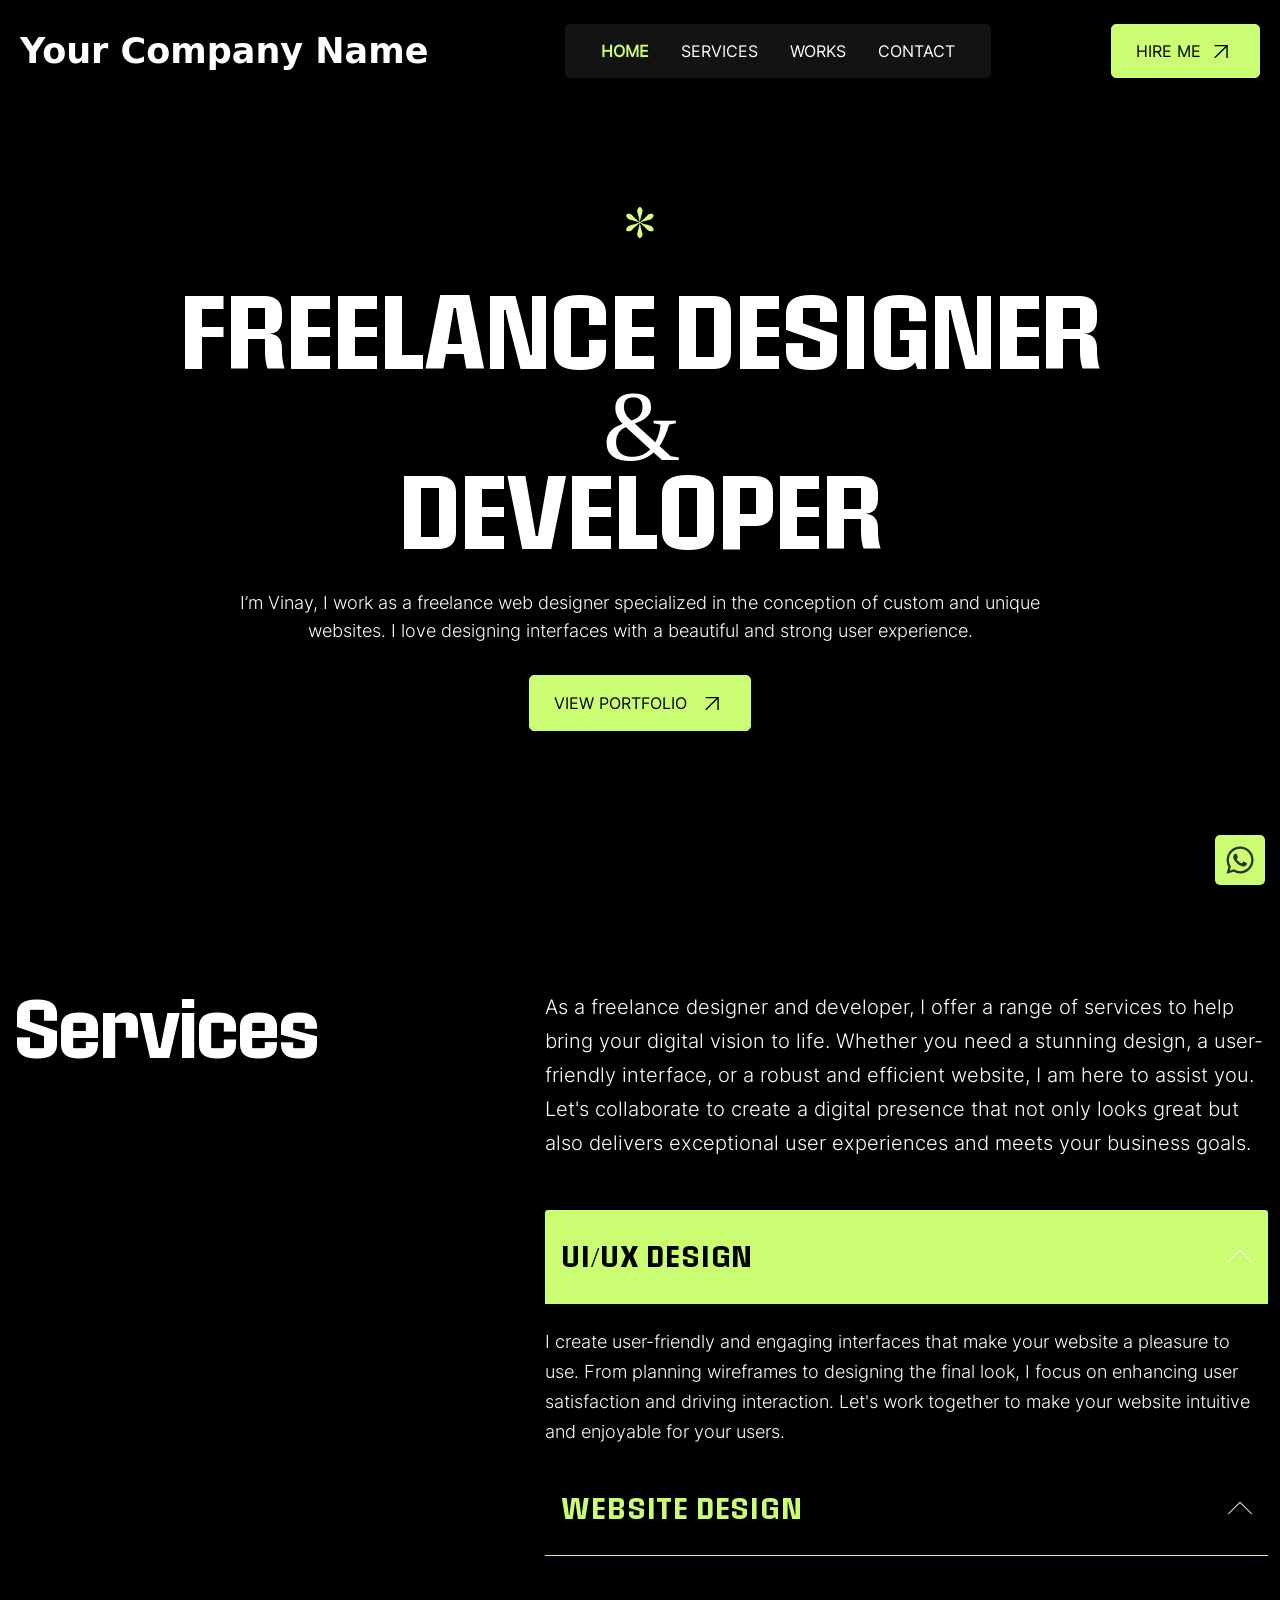
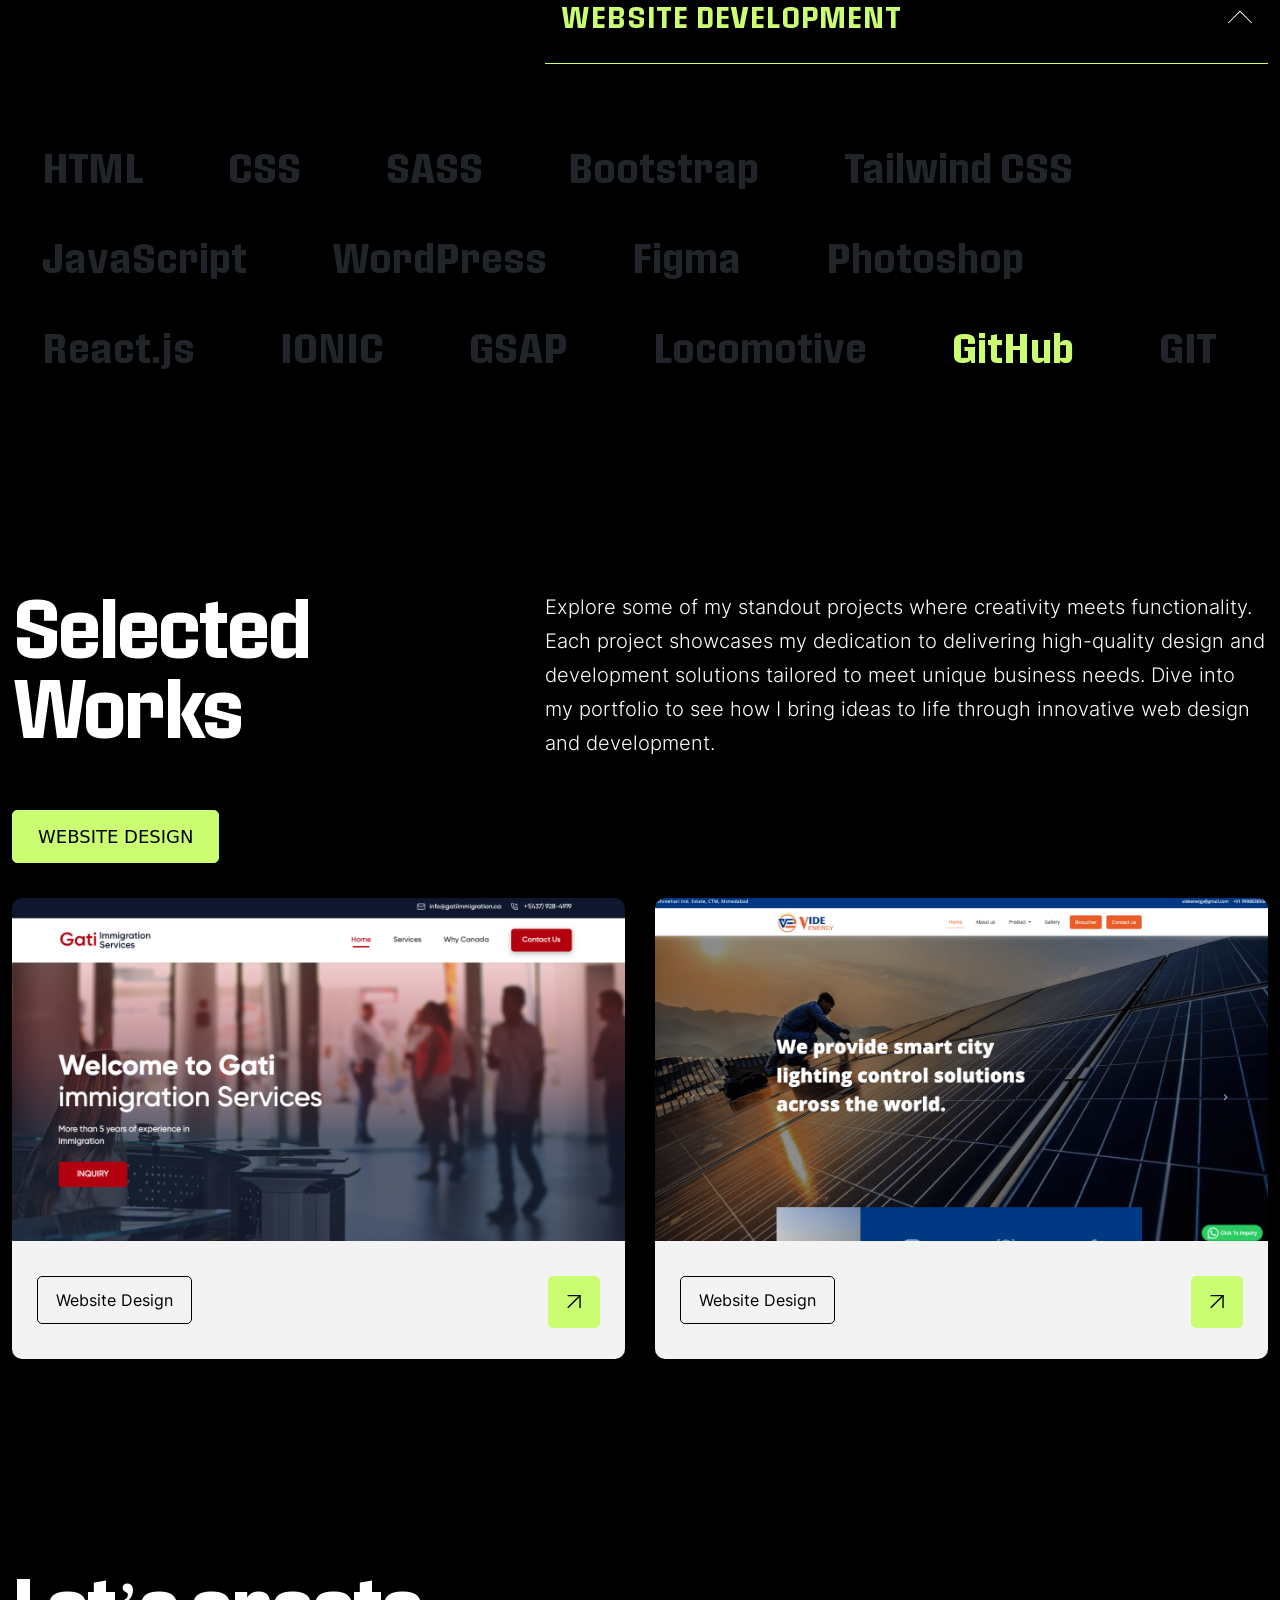
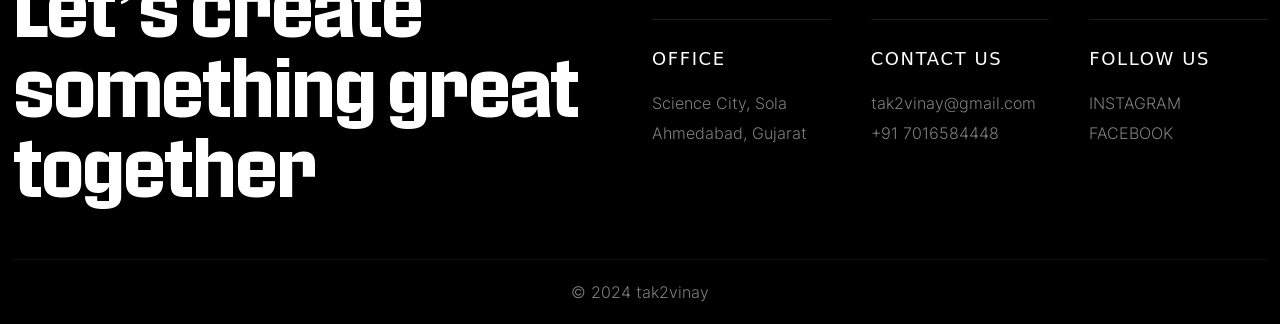
==== index.html @ c5a964da "setup First setup" ====
<!DOCTYPE html>
<html lang="en">
<head>
    <meta charset="UTF-8">
    <meta name="viewport" content="width=device-width, initial-scale=1.0">
    <title>Freelance UI/UX Designer & Website Developer in Ahmedabad, Gujarat, India</title>

    <!-- Meta Tags for SEO -->
    <meta name="description"
          content="Freelance UI/UX designer and website developer based in Ahmedabad, Gujarat, India. Offering services in HTML5, Bootstrap 4 & 5, JavaScript, ReactJS, AngularJS, Ionic, email template, SCSS, responsive website design, WordPress, and Tailwind CSS.">
    <meta name="keywords"
          content="freelance UI/UX designer, freelance website designer, freelance website developer, Ahmedabad, Gujarat, India, hire UI/UX designer, hire UI/UX developer, HTML5, Bootstrap 4, Bootstrap 5, JavaScript, ReactJS, AngularJS, Ionic, email template, SCSS, responsive website design, WordPress, Tailwind CSS">
    <meta name="author" content="Your Name">

    <!-- Open Graph tags for better social media sharing -->
    <meta property="og:title" content="Freelance UI/UX Designer & Website Developer in Ahmedabad, Gujarat, India">
    <meta property="og:description"
          content="Freelance UI/UX designer and website developer based in Ahmedabad, Gujarat, India. Offering services in HTML5, Bootstrap 4 & 5, JavaScript, ReactJS, AngularJS, Ionic, email template, SCSS, responsive website design, WordPress, and Tailwind CSS.">
    <meta property="og:image" content="url_to_your_image">
    <meta property="og:url" content="url_to_your_website">
    <meta property="og:site_name" content="Your Website Name">
    <meta property="og:type" content="website">

    <!-- Favicon -->
    <link rel="icon" href="path_to_your_favicon.ico" type="image/x-icon">

    <!-- Stylesheets -->
    <link rel="stylesheet" href="css/font-awesome.min.css">
    <link rel="stylesheet" href="css/bootstrap.css">
    <link rel="stylesheet" href="css/style.css">
</head>

<body>

<nav class="navbar navbar-expand-lg fixed-top">
    <div class="container-fluid p-0 p-lg-1">
        <a class="navbar-brand" href="/">Your Company Name</a>
        <!--        <button class="navbar-toggler" type="button" data-bs-toggle="collapse" data-bs-target="#navbarScroll" aria-controls="navbarScroll" aria-expanded="false" aria-label="Toggle navigation">-->
        <!--            <span class="navbar-toggler-icon"></span>-->
        <!--        </button>-->


        <button class="navbar-toggler" type="button" data-bs-toggle="collapse" data-bs-target="#navbarScroll"
                aria-controls="navbarScroll" aria-expanded="false" aria-label="Toggle navigation">
            <span class="navbar-toggler-text">Menu</span>
            <span class="navbar-toggler-icon">
        <span class="line line1"></span>
        <span class="line line2"></span>
        <span class="line line3"></span>
    </span>
        </button>


        <div class="collapse navbar-collapse" id="navbarScroll">
            <ul class="navbar-nav mx-auto my-2 my-lg-0 navbar-nav-scroll" style="--bs-scroll-height: 100px;">
                <li class="nav-item active">
                    <a class="nav-link" aria-current="page" href="#home">
                        <span class="nav-front">Home</span>
                        <span class="nav-back">Home</span>
                    </a>
                </li>
                <li class="nav-item">
                    <a class="nav-link" href="#services">
                        <span class="nav-front">Services</span>
                        <span class="nav-back">Services</span>
                    </a>
                </li>
                <li class="nav-item">
                    <a class="nav-link" href="#works">
                        <span class="nav-front">Works</span>
                        <span class="nav-back">Works</span>
                    </a>
                </li>
                <li class="nav-item">
                    <a class="nav-link" href="#contact">
                        <span class="nav-front">Contact</span>
                        <span class="nav-back">Contact</span>
                    </a>
                </li>
            </ul>

            <div class="d-flex align-items-center">
                <a href="mailto:tak2vinay@gmail.com" class="start-project black-btn inter-regular">HIRE ME <span class="arrow-more">
                    <svg xmlns="http://www.w3.org/2000/svg" width="13.134" height="13.184" viewBox="0 0 13.134 13.184">
                        <g transform="translate(-1.494 -0.864)">
                            <path d="M2,2H14.45V14.5" transform="translate(-0.321 -0.636)" fill="none" stroke="#000"
                                  stroke-width="1.4"></path>
                            <line y1="12.331" x2="12.331" transform="translate(1.848 1.364)" fill="none" stroke="#000"
                                  stroke-width="1.4"></line>
                        </g>
                    </svg>
                </span></a>
            </div>
        </div>
    </div>
</nav>

<!--- SECTION HERO START --->
<div class="section-home-hero" id="home">
    <div class="container-fluid">
        <div class="row justify-content-center">
            <div class="col-12 col-lg-10">
                <div class="home-hero-main text-center">
                    <span class="loading-like">
                        <img src="img/common/circle.svg" alt="circle" width="38" height="33" loading="lazy"/>
                    </span>
                    <h1 class="pressio-medium text-uppercase font-150 font-120 color-white">Freelance Designer<span
                            class="d-md-block"> & </span> <span class="d-md-block"> Developer</span></span></h1>
                    <p class="inter-light font-20 mx-auto color-white">I’m Vinay, I work as a freelance web designer specialized in the conception of custom and unique websites. I love designing interfaces with a beautiful and strong user experience.</p>
                    <a href="#works" class="black-btn d-inline-block font-16 inter-regular">VIEW PORTFOLIO
                        <span>
                            <svg xmlns="http://www.w3.org/2000/svg" width="13.134" height="13.184"
                                 viewBox="0 0 13.134 13.184">
                                <g transform="translate(-1.494 -0.864)">
                                    <path d="M2,2H14.45V14.5" transform="translate(-0.321 -0.636)" fill="none"
                                          stroke="#000" stroke-width="1.4"></path>
                                    <line y1="12.331" x2="12.331" transform="translate(1.848 1.364)" fill="none"
                                          stroke="#000" stroke-width="1.4"></line>
                                </g>
                            </svg>
                        </span>
                    </a>

                    <a href="/contact" class="white-btn d-inline-block font-16 inter-regular d-none">CONTACT US
                        <span>
                            <svg version="1.1" id="Layer_1" xmlns="http://www.w3.org/2000/svg"
                                 xmlns:xlink="http://www.w3.org/1999/xlink"
                                 viewBox="0 0 32 32" enable-background="new 0 0 32 32" xml:space="preserve">
                                <line fill="none" stroke="#000000" stroke-width="2" stroke-miterlimit="10" x1="26"
                                      y1="16" x2="4" y2="16"/>
                                <polyline fill="none" stroke="#000000" stroke-width="2" stroke-miterlimit="10"
                                          points="18,7.5 26.5,16 18,24.5 "/>
                            </svg>
                        </span>
                    </a>
                </div>
            </div>
        </div>
    </div>
</div>
<!--- SECTION HERO END --->

<!--- SECTION SERVICES START --->
<div class="section-services ptb-125" id="services">
    <div class="container-fluid">
        <div class="row">
            <div class="col-12 col-md-5">
                <div class="sub-title">
                    <h2 class="pressio-medium font-80 color-white">Services</h2>
                </div>
            </div>
            <div class="col-12 col-md-7">
                <div class="sub-description">
                    <p class="inter-light font-22 color-white">As a freelance designer and developer, I offer a range of
                        services to help bring your digital vision to life. Whether you need a stunning design, a
                        user-friendly interface, or a robust and efficient website, I am here to assist you. Let's
                        collaborate to create a digital presence that not only looks great but also delivers exceptional
                        user experiences and meets your business goals.</p>
                </div>



                <div class="services-we">
                    <div class="accordion" id="accordionExample">
                        <div class="accordion-item">
                            <h2 class="accordion-header" id="headingOne">
                                <button class="accordion-button font-22 text-uppercase inter-semibold font-30" type="button"
                                        data-bs-toggle="collapse" data-bs-target="#collapseOne" aria-expanded="true"
                                        aria-controls="collapseOne">
                                    UI/UX Design
                                </button>
                            </h2>
                            <div id="collapseOne" class="accordion-collapse collapse show" aria-labelledby="headingOne"
                                 data-bs-parent="#accordionExample">
                                <div class="accordion-body">
                                    <div class="service-images">

                                    </div>
                                    <div class="service-details">
                                        <p class="inter-light font-18 m-0 pt-2 color-white">I create user-friendly and
                                            engaging interfaces that make your website a pleasure to use. From planning
                                            wireframes to designing the final look, I focus on enhancing user
                                            satisfaction and driving interaction. Let's work together to make your
                                            website intuitive and enjoyable for your users.</p>
                                    </div>
                                </div>
                            </div>
                        </div>
                        <div class="accordion-item">
                            <h2 class="accordion-header" id="headingTwo">
                                <button class="accordion-button font-22 text-uppercase inter-semibold font-30"  type="button"
                                        data-bs-toggle="collapse" data-bs-target="#collapseTwo" aria-expanded="false"
                                        aria-controls="collapseTwo">
                                    Website Design
                                </button>
                            </h2>
                            <div id="collapseTwo" class="accordion-collapse collapse" aria-labelledby="headingTwo"
                                 data-bs-parent="#accordionExample">
                                <div class="accordion-body">
                                    <div class="service-images">

                                    </div>
                                    <div class="service-details">
                                        <p class="inter-light font-18 m-0 pt-2 color-white">I design beautiful and
                                            responsive websites that showcase your brand's unique identity. My designs
                                            are tailored to captivate your audience and provide an excellent user
                                            experience on any device. Whether you need a fresh look or a complete
                                            redesign, I’m here to help your brand shine online.</p>
                                    </div>
                                </div>
                            </div>
                        </div>
                        <div class="accordion-item">
                            <h2 class="accordion-header" id="headingThree">
                                <button class="accordion-button font-22 text-uppercase inter-semibold font-30" type="button"
                                        data-bs-toggle="collapse" data-bs-target="#collapseThree" aria-expanded="false"
                                        aria-controls="collapseThree">
                                    Website Development
                                </button>
                            </h2>
                            <div id="collapseThree" class="accordion-collapse collapse" aria-labelledby="headingThree"
                                 data-bs-parent="#accordionExample">
                                <div class="accordion-body">
                                    <div class="service-images">

                                    </div>
                                    <div class="service-details">
                                        <p class="inter-light font-18 m-0 pt-2 color-white">I develop robust, scalable
                                            websites that perform seamlessly across all platforms. Using the latest
                                            technologies, I turn designs into functional websites that meet your
                                            business goals. Let’s create a website that not only looks great but also
                                            works flawlessly, ensuring a smooth experience for your users.</p>
                                    </div>
                                </div>
                            </div>
                        </div>
                    </div>
                </div>
            </div>
        </div>
        <div class="row">
            <div class="col-md-12">
                <div class="skills">
                    <div class="marquee">
                        <ul class="marquee-content">
                            <li>HTML</li>
                            <li>CSS</li>
                            <li>SASS</li>
                            <li>Bootstrap</li>
                            <li>Tailwind CSS</li>
                            <li>JavaScript</li>
                            <li>WordPress</li>
                            <li>Figma</li>
                            <li>Photoshop</li>
                            <li>React.js</li>
                            <li>IONIC</li>
                            <li>GSAP</li>
                            <li>Locomotive</li>
                            <li>GitHub</li>
                            <li>GIT</li>
                        </ul>


                        <span class="d-none">
                            <svg width="1932" height="1530" viewBox="0 0 1932 1530" fill="none"
                                 xmlns="http://www.w3.org/2000/svg"
                                 class="w-auto h-auto max-w-full absolute -translate-x-[15%] h-[110vh] !w-[205%] lg:!w-[115%] lg:h-auto z-0 max-w-none"><path
                                    d="M1921.23 764.585C1921.23 1180.18 1538.58 1519.17 1063.83 1519.17C589.086 1519.17 206.441 1180.18 206.441 764.585C206.441 348.987 589.086 10 1063.83 10C1538.58 10 1921.23 348.987 1921.23 764.585Z"
                                    stroke="#FD4F17" stroke-width="20"></path><path
                                    d="M1631.09 764.585C1631.09 1181.87 1311.64 1519.17 918.765 1519.17C525.887 1519.17 206.441 1181.87 206.441 764.585C206.441 347.296 525.887 10 918.765 10C1311.64 10 1631.09 347.296 1631.09 764.585Z"
                                    stroke="#FD4F17" stroke-width="20"></path><path
                                    d="M1275.65 762.537C1275.65 971.271 1215.46 1159.82 1118.67 1295.94C1021.85 1432.07 889.024 1515.07 743.364 1515.07C597.704 1515.07 464.874 1432.07 368.062 1295.94C271.266 1159.82 211.082 971.271 211.082 762.537C211.082 553.802 271.266 365.249 368.062 229.137C464.874 93.004 597.704 10 743.364 10C889.024 10 1021.85 93.004 1118.67 229.137C1215.46 365.249 1275.65 553.802 1275.65 762.537Z"
                                    stroke="#FD4F17" stroke-width="20"></path><path
                                    d="M939.948 762.537C939.948 971.915 898.254 1160.98 831.303 1297.32C764.032 1434.32 672.988 1515.07 575.515 1515.07C478.042 1515.07 386.998 1434.32 319.727 1297.32C252.776 1160.98 211.082 971.915 211.082 762.537C211.082 553.159 252.776 364.096 319.727 227.75C386.998 90.7519 478.042 10 575.515 10C672.988 10 764.032 90.7519 831.303 227.75C898.254 364.096 939.948 553.159 939.948 762.537Z"
                                    stroke="#FD4F17" stroke-width="20"></path><path
                                    d="M642.984 762.537C642.984 972.422 617.763 1162.05 577.216 1298.89C556.924 1367.37 532.957 1422.07 506.793 1459.41C480.433 1497.04 453.325 1515.07 427.033 1515.07C400.741 1515.07 373.633 1497.04 347.273 1459.41C321.109 1422.07 297.142 1367.37 276.849 1298.89C236.303 1162.05 211.082 972.422 211.082 762.537C211.082 552.652 236.303 363.019 276.849 226.183C297.142 157.7 321.109 103.008 347.273 65.6617C373.633 28.0344 400.741 10 427.033 10C453.325 10 480.433 28.0344 506.793 65.6617C532.957 103.008 556.924 157.7 577.216 226.183C617.763 363.019 642.984 552.652 642.984 762.537Z"
                                    stroke="#FD4F17" stroke-width="20"></path><path
                                    d="M10.0002 764.586C10.0002 975.346 24.1874 1165.92 47.0437 1303.59C58.4851 1372.51 72.0243 1427.7 86.8353 1465.43C94.2604 1484.35 101.784 1498.3 109.119 1507.34C116.56 1516.51 122.557 1519.17 126.936 1519.17C131.315 1519.17 137.312 1516.51 144.752 1507.34C152.088 1498.3 159.611 1484.35 167.036 1465.43C181.847 1427.7 195.386 1372.51 206.828 1303.59C229.684 1165.92 243.871 975.346 243.871 764.586C243.871 553.826 229.684 363.253 206.828 225.58C195.386 156.664 181.847 101.473 167.036 63.7396C159.611 44.8226 152.088 30.8767 144.752 21.835C137.312 12.6643 131.315 10.001 126.936 10.001C122.557 10.001 116.56 12.6643 109.119 21.835C101.784 30.8767 94.2604 44.8226 86.8353 63.7396C72.0243 101.473 58.4851 156.664 47.0437 225.58C24.1874 363.253 10.0002 553.826 10.0002 764.586Z"
                                    stroke="#FD4F17" stroke-width="20"></path></svg>
                        </span>
                    </div>
                </div>
            </div>
        </div>
    </div>
</div>
<!--- SECTION SERVICES END --->

<!--- SECTION WORKS START --->
<div class="section-works ptb-125" id="works">
    <div class="container-fluid">
        <div class="row">
            <div class="col-12 col-md-5">
                <div class="sub-title">
                    <h2 class="pressio-medium font-80 color-white">Selected
                        <span class="d-lg-block">Works</span></h2>
                </div>
            </div>
            <div class="col-12 col-md-7">
                <div class="sub-description">
                    <p class="inter-light font-22 color-white">Explore some of my standout projects where creativity
                        meets functionality. Each project showcases my dedication to delivering high-quality design and
                        development solutions tailored to meet unique business needs. Dive into my portfolio to see how
                        I bring ideas to life through innovative web design and development.</p>
                </div>
            </div>
        </div>
        <div class="row">
            <div class="col-md-12">
                <div class="works-main">
                    <nav>
                        <div class="nav nav-tabs" id="nav-tab" role="tablist">
                            <button class="nav-link active" id="nav-home-tab" data-bs-toggle="tab"
                                    data-bs-target="#nav-home" type="button" role="tab" aria-controls="nav-home"
                                    aria-selected="true">Website Design
                            </button>
                           <!-- <button class="nav-link" id="nav-profile-tab" data-bs-toggle="tab"
                                    data-bs-target="#nav-profile" type="button" role="tab" aria-controls="nav-profile"
                                    aria-selected="false">Profile
                            </button>
                            <button class="nav-link" id="nav-contact-tab" data-bs-toggle="tab"
                                    data-bs-target="#nav-contact" type="button" role="tab" aria-controls="nav-contact"
                                    aria-selected="false">Contact
                            </button>-->
                        </div>
                    </nav>
                    <div class="tab-content" id="nav-tabContent">
                        <div class="tab-pane fade show active" id="nav-home" role="tabpanel"
                             aria-labelledby="nav-home-tab" tabindex="0">
                            <div class="selected-works">
                                <div class="selected-works-category">
                                    <a href="https://www.gatiimmigration.ca/" class="project-main"
                                       title="Gati Immigration - Your Trusted Immigration Consultants">
                                        <div class="project-design">
                                            <img src="img/work/gati-immigration.png" alt="Gati Immigration Services"
                                                 loading="lazy" width="1400" height="800" class="img-fluid w-100"/>
                                        </div>
                                        <div class="project-details">
                                            <div class="details-main">
                                                <div class="title-link">
                                                    <span class="inter-regular font-22 text-decoration-none category">
                                                        Website Design</span>
                                                </div>

                                                <p class="inter-light font-20 category-details d-none">Unlock the power within
                                                    you and embark on a journey of self-discovery.</p>
                                                <div class="view-more"><span
                                                        class="d-block d-sm-none inter-regular font-18 text-black me-1 ">VIEW LIVE</span>
                                                    <span>
                                                        <svg xmlns="http://www.w3.org/2000/svg" width="13.134"
                                                             height="13.184" viewBox="0 0 13.134 13.184">
                            <g transform="translate(-1.494 -0.864)">
                            <path d="M2,2H14.45V14.5" transform="translate(-0.321 -0.636)" fill="none" stroke="#000"
                                  stroke-width="1.4"></path>
                            <line y1="12.331" x2="12.331" transform="translate(1.848 1.364)" fill="none" stroke="#000"
                                  stroke-width="1.4"></line>
                            </g>
                        </svg>
                                                    </span>
                                                </div>
                                            </div>
                                        </div>
                                    </a>
                                </div>
                                <div class="selected-works-category">
                                    <a href="http://videenergy.com/" class="project-main"
                                       title="Vide Energy - Innovative Energy Solutions">
                                        <div class="project-design">
                                            <img src="img/work/vide-energy.png" alt="Vide Energy" loading="lazy"
                                                 width="1400" height="800" class="img-fluid w-100"/>
                                        </div>
                                        <div class="project-details">
                                            <div class="details-main">
                                                <span class="inter-regular font-22 text-decoration-none category">Website
                                                    Design</span>
                                                <p class="inter-light font-20 category-details d-none">Unlock the power within
                                                    you and embark on a journey of self-discovery.</p>
                                                <div class="view-more">
                                                    <span>
                                                        <svg xmlns="http://www.w3.org/2000/svg" width="13.134"
                                                             height="13.184" viewBox="0 0 13.134 13.184">
                            <g transform="translate(-1.494 -0.864)">
                            <path d="M2,2H14.45V14.5" transform="translate(-0.321 -0.636)" fill="none" stroke="#000"
                                  stroke-width="1.4"></path>
                            <line y1="12.331" x2="12.331" transform="translate(1.848 1.364)" fill="none" stroke="#000"
                                  stroke-width="1.4"></line>
                            </g>
                        </svg>
                                                    </span>
                                                </div>
                                            </div>
                                        </div>
                                    </a>
                                </div>
                               <!-- <div class="selected-works-category">
                                    <a href="" class="project-main">
                                        <div class="project-design">
                                            <img src="img/work/project-one.png" alt="project" loading="lazy"
                                                 width="1400" height="786" class="img-fluid w-100"/>
                                        </div>
                                        <div class="project-details">
                                            <div class="details-main">
                                                <span class="inter-regular font-22 text-decoration-none category">Website
                                                    Design</span>
                                                <p class="inter-light font-20 category-details d-none">Unlock the power within
                                                    you and embark on a journey of self-discovery.</p>
                                                <div class="view-more">
                                                    <span>
                                                        <svg xmlns="http://www.w3.org/2000/svg" width="13.134"
                                                             height="13.184" viewBox="0 0 13.134 13.184">
                            <g transform="translate(-1.494 -0.864)">
                            <path d="M2,2H14.45V14.5" transform="translate(-0.321 -0.636)" fill="none" stroke="#000"
                                  stroke-width="1.4"></path>
                            <line y1="12.331" x2="12.331" transform="translate(1.848 1.364)" fill="none" stroke="#000"
                                  stroke-width="1.4"></line>
                            </g>
                        </svg>
                                                    </span>
                                                </div>
                                            </div>
                                        </div>
                                    </a>
                                </div>
                                <div class="selected-works-category">
                                    <a href="" class="project-main">
                                        <div class="project-design">
                                            <img src="img/work/project-one.png" alt="project" loading="lazy"
                                                 width="1400" height="786" class="img-fluid w-100"/>
                                        </div>
                                        <div class="project-details">
                                            <div class="details-main">
                                                <span class="inter-regular font-22 text-decoration-none category">Website
                                                    Design</span>
                                                <p class="inter-light font-20 category-details d-none">Unlock the power within
                                                    you and embark on a journey of self-discovery.</p>
                                                <div class="view-more">
                                                    <span>
                                                        <svg xmlns="http://www.w3.org/2000/svg" width="13.134"
                                                             height="13.184" viewBox="0 0 13.134 13.184">
                            <g transform="translate(-1.494 -0.864)">
                            <path d="M2,2H14.45V14.5" transform="translate(-0.321 -0.636)" fill="none" stroke="#000"
                                  stroke-width="1.4"></path>
                            <line y1="12.331" x2="12.331" transform="translate(1.848 1.364)" fill="none" stroke="#000"
                                  stroke-width="1.4"></line>
                            </g>
                        </svg>
                                                    </span>
                                                </div>
                                            </div>
                                        </div>
                                    </a>
                                </div>-->
                            </div>
                        </div>
                        <div class="tab-pane fade" id="nav-profile" role="tabpanel" aria-labelledby="nav-profile-tab"
                             tabindex="0">...
                        </div>
                        <div class="tab-pane fade" id="nav-contact" role="tabpanel" aria-labelledby="nav-contact-tab"
                             tabindex="0">...
                        </div>
                        <div class="tab-pane fade" id="nav-disabled" role="tabpanel" aria-labelledby="nav-disabled-tab"
                             tabindex="0">...
                        </div>
                    </div>
                </div>
            </div>
        </div>
    </div>
</div>
<!--- SECTION WORKS END --->

<!--- SECTION FOOTER START --->
<div class="section-footer pt-125" id="contact">
    <div class="container-fluid">
        <div class="row">
<!--            <div class="col-12 col-lg-8">-->
<!--                <div class="sub-title">-->
<!--                    <h2 class="pressio-medium font-80 color-white d-none">Let’s work-->
<!--                        together</h2>-->
<!--                    <h2 class="pressio-medium font-80 color-white">Let’s create something great together</h2>-->
<!--                </div>-->
<!--            </div>-->

            <div class="col-12 col-lg-6">
                <div class="sub-title">
                    <h2 class="pressio-medium font-80 color-white d-none">Let’s work
                        together</h2>
                    <h2 class="pressio-medium font-80 color-white">Let’s create something great together</h2>
                </div>
            </div>
            <div class="col-12 col-lg-6">
                <div class="footer-main">
                    <div class="footer-inner">
                        <h3 class="footer-heading font-20">Office</h3>
                        <div class="address">
                            <p>Science City, Sola</p>
                            <p>Ahmedabad, Gujarat</p>
                        </div>
                    </div>
                    <div class="footer-inner">
                        <h3 class="footer-heading font-20">Contact us</h3>
                        <ul class="footer-links contact-us">
                            <li>
                                <a href="mailto:tak2vinay@gmail.com">tak2vinay@gmail.com</a>
                            </li>
                            <li>
                                <a href="tel:+917016584448">+91 7016584448</a>
                            </li>

                            <span class="connect-on-whatsapp">
                                <a href="https://wa.me/917016584448">
                                    <img src="img/common/whatsapp.svg" alt="WhatsApp Icon" style="width: 36px; height: 36px;">
                                </a>
                            </span>

                        </ul>
                    </div>
                    <div class="footer-inner">
                        <h3 class="footer-heading font-20">Follow us</h3>
                        <ul class="follow-us">
                            <li>
                                <a href="https://www.instagram.com" target="_blank"
                                   rel="noopener noreferrer">INSTAGRAM</a>
                            </li>
                            <li>
                                <a href="https://www.facebook.com" target="_blank"
                                   rel="noopener noreferrer">FACEBOOK</a>
                            </li>
                        </ul>
                    </div>
                </div>
            </div>

        </div>

        <div class="row">
            <div class="col-md-6 d-none">
                <div class="footer-main">
                    <div class="footer-inner">
                        <h3 class="footer-heading font-20">Office</h3>
                        <div class="address">
                            <p>Science City, Sola</p>
                            <p>Ahmedabad, Gujarat</p>
                        </div>
                    </div>
                    <div class="footer-inner">
                        <h3 class="footer-heading font-20">Contact us</h3>
                        <ul class="footer-links contact-us">
                            <li>
                                <a href="mailto:tak2vinay@gmail.com">tak2vinay@gmail.com</a>
                            </li>
                            <li>
                                <a href="tel:+917016584448">+91 7016584448</a>
                            </li>

                            <span class="connect-on-whatsapp">
                                <a href="https://wa.me/917016584448">
                                    <img src="img/common/whatsapp.svg" alt="WhatsApp Icon" style="width: 36px; height: 36px;">
                                </a>
                            </span>

                        </ul>
                    </div>
                    <div class="footer-inner">
                        <h3 class="footer-heading font-20">Follow us</h3>
                        <ul class="follow-us">
                            <li>
                                <a href="https://www.instagram.com" target="_blank"
                                   rel="noopener noreferrer">INSTAGRAM</a>
                            </li>
                            <li>
                                <a href="https://www.facebook.com" target="_blank"
                                   rel="noopener noreferrer">FACEBOOK</a>
                            </li>
                        </ul>
                    </div>
                </div>
            </div>
            <div class="col-md-12">
                <div class="copy-tight inter-light font-14 opacity-50 mx-auto color-white"> © 2024 tak2vinay</div>
            </div>
        </div>
    </div>
</div>

<!--- SECTION FOOTER END --->
<div class="fixed-icons">
    <!-- WhatsApp icon with link -->
    <a href="https://wa.me/PHONENUMBER" target="_blank">
        <img src="whatsapp_icon.png" alt="WhatsApp">
    </a>
    <!-- Skype icon with link -->
    <a href="skype:USERNAME?chat" target="_blank">
        <img src="skype_icon.png" alt="Skype">
    </a>
</div>

<script src="js/jquery.min.js"></script>
<script src="js/popper.min.js"></script>
<script src="js/bootstrap.min.js"></script>
<script src="js/custom.js"></script>
<script>

</script>
</body>
</html>
---- css/style.css ----
/*----*/
@font-face {
  font-family: "Inter-Bold";
  src: url("../my-fonts/Inter-Bold.woff") format("woff"), url("../my-fonts/Inter-Bold.ttf") format("truetype");
  font-weight: bold;
  font-style: normal;
  font-display: swap; }

@font-face {
  font-family: "Inter-SemiBold";
  src: url("../my-fonts/Inter-SemiBold.woff") format("woff"), url("../my-fonts/Inter-SemiBold.ttf") format("truetype");
  font-weight: 600;
  font-style: normal;
  font-display: swap; }

@font-face {
  font-family: "Inter-Medium";
  src: url("../my-fonts/Inter-Medium.woff") format("woff"), url("../my-fonts/Inter-Medium.ttf") format("truetype");
  font-weight: 500;
  font-style: normal;
  font-display: swap; }

@font-face {
  font-family: "Inter-Regular";
  src: url("../my-fonts/Inter-Regular.woff") format("woff"), url("../my-fonts/Inter-Regular.ttf") format("truetype");
  font-weight: normal;
  font-style: normal;
  font-display: swap; }

body, html {
  margin: 0;
  padding: 0;
  scroll-behavior: smooth;
  background-color: #000; }

@font-face {
  font-family: "Inter-Light";
  src: url("../my-fonts/Inter-Light.woff") format("woff"), url("../my-fonts/Inter-Light.ttf") format("truetype");
  font-weight: 300;
  font-style: normal;
  font-display: swap; }

@font-face {
  font-family: 'Pressio-Medium';
  src: url("../my-fonts/PressioTEST-No53.woff") format("woff"), url("../my-fonts/PressioTEST-No53.ttf") format("truetype");
  font-weight: 500;
  font-style: normal;
  font-display: swap; }

@font-face {
  font-family: 'Pressio-Bold';
  src: url("../my-fonts/PressioTEST-No54.woff") format("woff"), url("../my-fonts/PressioTEST-No54.ttf") format("truetype");
  font-weight: bold;
  font-style: normal;
  font-display: swap; }

:root {
  --inter-bold: "Inter-Bold";
  --inter-semibold: "Inter-SemiBold";
  --inter-medium: "Inter-Medium";
  --inter-regular: "Inter-Regular";
  --inter-light: "Inter-Light";
  --pressio-medium: "Pressio-Medium";
  --pressio-bold: "Pressio-Bold";
  --color-white: #fff;
  --color-black: #010101;
  --theme-color: #CBFD72; }

.inter-light {
  font-family: var(--inter-light); }

.inter-regular {
  font-family: var(--inter-regular); }

.inter-medium {
  font-family: var(--inter-medium); }

.inter-semibold {
  font-family: var(--inter-semibold); }

.color-white {
  color: var(--color-white); }

.pressio-medium {
  font-family: var(--pressio-medium); }

.pressio-bold {
  font-family: var(--pressio-bold); }

.ptb-150 {
  padding-top: 150px;
  padding-bottom: 150px; }
  @media only screen and (max-width: 767px) {
    .ptb-150 {
      padding-top: 40px;
      padding-bottom: 40px; } }

.font-16 {
  font-size: 16px;
  line-height: 26px; }

.font-18 {
  font-size: 18px;
  line-height: 30px; }

.font-20 {
  font-size: 20px;
  line-height: 34px; }
  @media only screen and (max-width: 1600px) {
    .font-20 {
      font-size: 18px;
      line-height: 28px; } }

.font-22 {
  font-size: 22px;
  line-height: 36px; }
  @media only screen and (max-width: 1600px) {
    .font-22 {
      font-size: 20px;
      line-height: 34px; } }
  @media only screen and (max-width: 1199px) {
    .font-22 {
      font-size: 18px;
      line-height: 30px; } }
  @media only screen and (max-width: 767px) {
    .font-22 {
      font-size: 18px;
      line-height: 28px; } }

.font-80 {
  font-size: 80px;
  line-height: 80px;
  letter-spacing: -0.25rem; }
  @media only screen and (max-width: 1199px) {
    .font-80 {
      font-size: 60px;
      line-height: 64px;
      letter-spacing: -0.15rem; } }
  @media only screen and (max-width: 767px) {
    .font-80 {
      font-size: 40px;
      line-height: 44px;
      letter-spacing: -0.1rem; } }

.font-66 {
  font-size: 66px;
  line-height: 70px;
  letter-spacing: -0.1rem; }
  @media only screen and (max-width: 767px) {
    .font-66 {
      font-size: 36px;
      line-height: 46px; } }

.font-120 {
  font-size: 120px;
  line-height: 100px;
  letter-spacing: -0.3rem; }
  @media only screen and (max-width: 1600px) {
    .font-120 {
      font-size: 100px;
      line-height: 90px;
      letter-spacing: -0.2rem; } }
  @media only screen and (max-width: 1199px) {
    .font-120 {
      font-size: 56px;
      line-height: 54px;
      letter-spacing: -0.15rem; } }
  @media only screen and (max-width: 767px) {
    .font-120 {
      font-size: 46px;
      line-height: 44px;
      letter-spacing: -0.1rem; } }

.font-44 {
  font-size: 54px;
  line-height: 60px;
  letter-spacing: -0.05rem; }
  @media only screen and (max-width: 767px) {
    .font-44 {
      font-size: 36px;
      line-height: 46px; } }

.font-30 {
  font-size: 30px;
  line-height: 40px;
  letter-spacing: -0.05rem; }
  @media only screen and (max-width: 767px) {
    .font-30 {
      font-size: 26px;
      line-height: 36px; } }

p {
  margin: 0; }

@media only screen and (min-width: 1366px) {
  .container-fluid {
    max-width: 1440px;
    margin: 0 auto; } }

/*--- NAVBAR CSS START ---*/
.navbar {
  padding: 1rem 1rem;
  background-color: var(--color-black);
  border-bottom: 1px solid rgba(0, 0, 0, 0.04); }
  @media only screen and (max-width: 767px) {
    .navbar .navbar-nav-scroll {
      max-height: initial; } }
  .navbar .navbar-nav {
    background-color: #131313;
    padding: 15px 20px;
    border-radius: 5px;
    -webkit-backdrop-filter: blur(8px);
    backdrop-filter: blur(8px); }
    .navbar .navbar-nav .nav-item {
      margin: 0 1rem;
      text-transform: uppercase; }
      @media only screen and (max-width: 767px) {
        .navbar .navbar-nav .nav-item {
          margin: 0;
          padding: 1rem 0; } }
      .navbar .navbar-nav .nav-item .nav-link {
        position: relative;
        padding: 0;
        overflow: hidden;
        font-family: var(--inter-regular);
        color: var(--color-white); }
        .navbar .navbar-nav .nav-item .nav-link .nav-front,
        .navbar .navbar-nav .nav-item .nav-link .nav-back {
          display: block;
          transition: transform 0.5s; }
        .navbar .navbar-nav .nav-item .nav-link .nav-front {
          transform: translateY(0); }
        .navbar .navbar-nav .nav-item .nav-link .nav-back {
          position: absolute;
          left: 0;
          top: 0;
          color: var(--theme-color);
          transform: translateY(100%); }
        .navbar .navbar-nav .nav-item .nav-link:hover .nav-front {
          transform: translateY(-100%); }
        .navbar .navbar-nav .nav-item .nav-link:hover .nav-back {
          transform: translateY(0); }

.nav-item.active {
  color: #007bff;
  /* Active link color */
  font-weight: bold;
  /* Optional: make the active link bold */ }
  .nav-item.active .nav-front, .nav-item.active .nav-back {
    color: var(--theme-color); }

/*--- NAVBAR CSS END ---*/
.black-btn {
  padding: 14px 24px;
  border-radius: 5px;
  border: 1px solid var(--theme-color);
  text-decoration: none;
  color: var(--color-black);
  transition: background-color 0.5s ease, color 0.5s ease, border 0.5s ease;
  display: inline-flex;
  align-items: center;
  background-color: var(--theme-color); }
  .black-btn:hover {
    border: 1px solid var(--theme-color);
    background-color: var(--color-white);
    color: var(--color-black); }
    .black-btn:hover svg line, .black-btn:hover svg path,
    .black-btn:hover svg polyline {
      stroke: var(--color-black); }
  .black-btn span {
    margin-left: 6px; }
    .black-btn span svg {
      width: 28px;
      margin-top: -2px;
      transition: stroke 0.5s ease; }

.white-btn {
  padding: 18px 25px 16px;
  border-radius: 5px;
  border: 1px solid var(--color-black);
  text-decoration: none;
  color: var(--color-black);
  transition: background-color 0.5s ease, color 0.5s ease;
  display: inline-flex;
  align-items: center; }
  .white-btn:hover {
    background-color: var(--color-black);
    color: var(--color-white); }
    .white-btn:hover svg line, .white-btn:hover svg polyline {
      stroke: var(--color-white); }
  .white-btn span {
    margin-left: 6px; }
    .white-btn span svg {
      width: 28px;
      margin-top: -2px;
      transition: stroke 0.5s ease; }

/*---  SECTION HOMEHERO CSS START ---*/
.section-home-hero {
  height: 100vh;
  display: flex;
  align-items: center;
  justify-content: center;
  text-align: left; }
  @media only screen and (max-width: 767px) {
    .section-home-hero {
      height: auto;
      padding: 123px 0 50px 0; } }
  .section-home-hero .loading-like {
    display: inline-block;
    margin-bottom: 50px;
    animation: spin 2s linear infinite;
    /* Change the duration as needed */ }
    @media only screen and (max-width: 767px) {
      .section-home-hero .loading-like {
        margin-bottom: 20px; } }

@keyframes spin {
  0% {
    transform: rotate(0deg); }
  100% {
    transform: rotate(360deg); } }
  @media only screen and (min-width: 767px) {
    .section-home-hero .home-hero-main {
      margin-top: 36px; } }
  @media only screen and (max-width: 767px) {
    .section-home-hero .home-hero-main {
      margin-bottom: 0; } }
  .section-home-hero .home-hero-main p {
    margin: 30px 0;
    max-width: 800px;
    display: block; }

/*---  SECTION HOME HERO CSS START ---*/
.ptb-125 {
  padding: 125px 0; }
  @media only screen and (max-width: 1600px) {
    .ptb-125 {
      padding: 90px 0; } }
  @media only screen and (max-width: 1199px) {
    .ptb-125 {
      padding: 50px 0; } }
  @media only screen and (max-width: 767px) {
    .ptb-125 {
      padding: 40px 0; } }

.pt-125 {
  padding: 125px 0 0; }
  @media only screen and (max-width: 1600px) {
    .pt-125 {
      padding: 90px 0 0; } }
  @media only screen and (max-width: 1199px) {
    .pt-125 {
      padding: 50px 0 0; } }
  @media only screen and (max-width: 767px) {
    .pt-125 {
      padding: 40px 0 0; } }

.sub-title h2 {
  margin: 0; }
  @media only screen and (max-width: 1199px) {
    .sub-title h2 {
      margin-bottom: 15px; } }
  @media only screen and (max-width: 767px) {
    .sub-title h2 {
      margin-bottom: 15px; } }

.sub-description {
  margin-bottom: 70px; }
  @media only screen and (max-width: 1600px) {
    .sub-description {
      margin-bottom: 50px; } }
  @media only screen and (max-width: 1199px) {
    .sub-description {
      margin-bottom: 45px; } }
  @media only screen and (max-width: 767px) {
    .sub-description {
      margin-bottom: 30px; } }

/*---  SECTION HOME SERVICES CSS START ---*/
.section-services .services-we .accordion .accordion-item {
  border: none;
  background-color: transparent; }
  .section-services .services-we .accordion .accordion-item .accordion-header {
    background-color: transparent; }
    .section-services .services-we .accordion .accordion-item .accordion-header .accordion-button {
      border: none;
      background-color: transparent;
      padding: 2rem 1rem;
      border-bottom: 1px solid var(--theme-color);
      position: relative;
      overflow: hidden;
      z-index: 1;
      color: var(--theme-color);
      box-shadow: none;
      margin: 15px 0;
      font-family: var(--pressio-medium);
      letter-spacing: 0.05rem; }
      @media only screen and (max-width: 1499px) {
        .section-services .services-we .accordion .accordion-item .accordion-header .accordion-button {
          padding: 1.65rem 1rem; } }
      @media only screen and (max-width: 1199px) {
        .section-services .services-we .accordion .accordion-item .accordion-header .accordion-button {
          padding: 1.5rem 1rem; } }
      @media only screen and (max-width: 767px) {
        .section-services .services-we .accordion .accordion-item .accordion-header .accordion-button {
          padding: 1rem 0.5rem; } }
      .section-services .services-we .accordion .accordion-item .accordion-header .accordion-button::before {
        content: "";
        position: absolute;
        top: 0;
        bottom: 0;
        left: 0;
        width: 100%;
        height: 100%;
        background-color: var(--theme-color);
        transform: translateY(100%);
        transition: transform 0.5s;
        z-index: -1; }
      .section-services .services-we .accordion .accordion-item .accordion-header .accordion-button:hover {
        color: var(--color-black); }
        .section-services .services-we .accordion .accordion-item .accordion-header .accordion-button:hover::before {
          transform: translateY(0); }
      .section-services .services-we .accordion .accordion-item .accordion-header .accordion-button:focus {
        outline: none;
        box-shadow: none; }
    .section-services .services-we .accordion .accordion-item .accordion-header .accordion-button::after {
      width: 1.5rem;
      height: 1.5rem;
      background-image: url(/img/common/arrow-down.svg);
      background-size: 1.5rem; }
    .section-services .services-we .accordion .accordion-item .accordion-header .section-services .services-we .accordion .accordion-item .accordion-header .accordion-button:not(.collapsed)::after {
      background-image: url(/img/common/arrow-down.svg);
      transform: rotate(-180deg);
      filter: brightness(0) saturate(100%) !important; }
    .section-services .services-we .accordion .accordion-item .accordion-header .accordion-button:not(.collapsed)::after {
      background-image: url(/img/common/arrow-down.svg);
      transform: rotate(-180deg); }
    .section-services .services-we .accordion .accordion-item .accordion-header .section-services .services-we .accordion .accordion-item .accordion-header .accordion-button[aria-expanded="true"] ::after {
      filter: brightness(0) saturate(100%) !important; }
    .section-services .services-we .accordion .accordion-item .accordion-header .accordion-button[aria-expanded="true"] {
      color: var(--color-black); }
      .section-services .services-we .accordion .accordion-item .accordion-header .accordion-button[aria-expanded="true"]::before {
        content: "";
        position: absolute;
        top: 0;
        bottom: 0;
        left: 0;
        width: 100%;
        height: 100%;
        background-color: var(--theme-color);
        transform: translateY(0);
        transition: transform 0.5s;
        z-index: -1; }
  .section-services .services-we .accordion .accordion-item .accordion-body {
    padding: 0; }

/*---  SECTION HOME SERVICES CSS START ---*/
/*---  SECTION WORKS CSS START ---*/
/*---  SECTION WORKS CSS END ---*/
.nav-tabs {
  border: none;
  margin: 0; }
  @media only screen and (max-width: 767px) {
    .nav-tabs {
      flex-wrap: nowrap;
      overflow: auto;
      white-space: nowrap;
      padding-bottom: 8px; } }
  .nav-tabs .nav-link {
    font-size: 18px;
    padding: 12px 25px;
    border-radius: 5px;
    border: 1px solid var(--theme-color);
    color: var(--theme-color);
    text-decoration: none;
    transition: background-color 0.5s ease, color 0.5s ease, border 0.5s ease;
    display: inline-flex;
    align-items: center;
    margin: 0 10px 0 0;
    text-transform: uppercase; }
    @media only screen and (max-width: 767px) {
      .nav-tabs .nav-link {
        border-radius: 0; } }
    .nav-tabs .nav-link.active {
      background-color: var(--theme-color);
      color: var(--color-black);
      border-color: var(--theme-color); }
    .nav-tabs .nav-link:hover {
      background-color: var(--theme-color);
      color: var(--color-black);
      border-color: var(--theme-color); }

.selected-works {
  display: flex;
  flex-wrap: wrap;
  justify-content: space-between;
  column-gap: 40px;
  margin-top: 35px; }
  @media only screen and (max-width: 1600px) {
    .selected-works {
      column-gap: 30px; } }
  @media only screen and (max-width: 767px) {
    .selected-works {
      display: block; } }
  .selected-works .selected-works-category {
    flex-basis: calc(50% - 20px);
    text-align: left;
    box-sizing: border-box;
    margin-bottom: 40px;
    border-radius: 10px;
    overflow: hidden; }
    @media only screen and (max-width: 1600px) {
      .selected-works .selected-works-category {
        margin-bottom: 30px;
        flex-basis: calc(50% - 15px); } }
    @media only screen and (max-width: 767px) {
      .selected-works .selected-works-category {
        display: block; } }
    .selected-works .selected-works-category .project-main {
      text-decoration: none;
      overflow: hidden; }
      .selected-works .selected-works-category .project-main .project-design {
        aspect-ratio: 1400 / 786;
        width: 100%;
        overflow: hidden;
        position: relative; }
        .selected-works .selected-works-category .project-main .project-design img {
          width: 100%;
          height: 100%;
          object-fit: cover;
          display: block;
          transition: transform 0.5s; }
      .selected-works .selected-works-category .project-main .project-details {
        padding: 35px 25px;
        background-color: #F3F3F3;
        position: relative;
        overflow: hidden;
        z-index: 0;
        margin-top: -1px; }
        @media only screen and (max-width: 767px) {
          .selected-works .selected-works-category .project-main .project-details {
            padding: 25px 15px; } }
        .selected-works .selected-works-category .project-main .project-details::before {
          content: "";
          position: absolute;
          top: 0;
          bottom: 0;
          left: 0;
          width: 100%;
          height: 100%;
          background-color: #131313;
          transform: translateY(100%);
          transition: transform 0.5s;
          z-index: -1; }
        .selected-works .selected-works-category .project-main .project-details .details-main {
          position: relative; }
          .selected-works .selected-works-category .project-main .project-details .details-main .category {
            font-size: 16px;
            padding: 6px 18px;
            border-radius: 5px;
            border: 1px solid var(--color-black);
            color: var(--color-black);
            display: inline-block;
            z-index: 2;
            position: relative;
            margin: 0; }
            @media only screen and (max-width: 767px) {
              .selected-works .selected-works-category .project-main .project-details .details-main .category {
                font-size: 16px;
                padding: 5px 15px;
                border-radius: 5px; } }
          .selected-works .selected-works-category .project-main .project-details .details-main .category-details {
            margin-top: 20px;
            margin-bottom: 0;
            color: var(--color-black); }
        .selected-works .selected-works-category .project-main .project-details .view-more {
          height: 52px;
          width: 52px;
          position: absolute;
          background-color: var(--theme-color);
          border-radius: 5px;
          right: 0;
          top: 0;
          display: flex;
          align-items: center;
          justify-content: center; }
          @media only screen and (max-width: 767px) {
            .selected-works .selected-works-category .project-main .project-details .view-more {
              height: 52px;
              width: 100%;
              position: relative;
              background-color: var(--theme-color);
              border-radius: 5px;
              right: 0;
              top: 0;
              display: flex;
              align-items: center;
              justify-content: center;
              margin-left: auto;
              margin-top: 10px; } }
          .selected-works .selected-works-category .project-main .project-details .view-more svg {
            margin-top: -3px;
            width: 30px;
            transform: rotate(0deg);
            transition: transform 0.5s; }
      .selected-works .selected-works-category .project-main:hover .project-design img {
        transform: scale(1.05); }
      .selected-works .selected-works-category .project-main:hover .project-details {
        color: var(--color-white); }
        .selected-works .selected-works-category .project-main:hover .project-details::before {
          transform: translateY(0%);
          transition: transform 0.5s;
          z-index: 0; }
        .selected-works .selected-works-category .project-main:hover .project-details .category {
          color: var(--color-white);
          border: 1px solid var(--color-white); }
        .selected-works .selected-works-category .project-main:hover .project-details .category-details {
          color: var(--color-white); }
        .selected-works .selected-works-category .project-main:hover .project-details .view-more {
          background-color: var(--theme-color); }
          .selected-works .selected-works-category .project-main:hover .project-details .view-more svg {
            transform: rotate(45deg); }

/*---  SECTION FOOTER CSS END ---*/
.section-footer {
  background-color: #000; }
  .section-footer .copy-tight {
    margin-top: 50px;
    border-top: 1px solid rgba(255, 255, 255, 0.1);
    padding: 20px 0;
    text-align: center; }
  .section-footer .footer-main {
    display: flex;
    justify-content: space-between;
    gap: 40px;
    margin-top: 50px; }
    @media only screen and (max-width: 1199px) {
      .section-footer .footer-main {
        margin-top: 20px; } }
    @media only screen and (max-width: 767px) {
      .section-footer .footer-main {
        margin-top: 15px;
        display: block; } }
    .section-footer .footer-main .footer-inner {
      flex: 1;
      text-align: left;
      border-top: 1px solid rgba(255, 255, 255, 0.1);
      padding: 25px 0; }
      @media only screen and (max-width: 767px) {
        .section-footer .footer-main .footer-inner {
          padding: 15px 0; } }
      .section-footer .footer-main .footer-inner .footer-heading {
        color: var(--color-white);
        font-weight: 200;
        text-transform: uppercase;
        letter-spacing: 0.1rem;
        margin-bottom: 15px; }
        @media only screen and (max-width: 767px) {
          .section-footer .footer-main .footer-inner .footer-heading {
            margin-bottom: 5px; } }
      .section-footer .footer-main .footer-inner p,
      .section-footer .footer-main .footer-inner a {
        text-decoration: none;
        font-size: 16px;
        line-height: 30px;
        color: var(--color-white);
        margin: 0;
        font-family: var(--inter-light);
        opacity: 0.5; }
      .section-footer .footer-main .footer-inner .footer-links, .section-footer .footer-main .footer-inner .follow-us {
        padding: 0; }
        .section-footer .footer-main .footer-inner .footer-links li, .section-footer .footer-main .footer-inner .follow-us li {
          list-style: none; }
          .section-footer .footer-main .footer-inner .footer-links li a:hover, .section-footer .footer-main .footer-inner .follow-us li a:hover {
            color: var(--theme-color);
            opacity: 1; }

/*---  SECTION FOOTER CSS END ---*/
.fixed-icons {
  position: fixed;
  bottom: 40px;
  right: 40px;
  z-index: 9999;
  /* Ensure icons are above other content */
  display: flex;
  flex-direction: column;
  align-items: flex-end;
  display: none; }

.fixed-icons a {
  margin-bottom: 10px;
  /* Adjust spacing between icons */ }

.navbar-toggler {
  display: flex;
  align-items: center;
  border: none;
  background: transparent; }

.navbar-brand {
  font-size: 35px;
  font-weight: 600;
  color: var(--color-white); }

.navbar-toggler-text {
  font-size: 16px;
  color: var(--color-white);
  margin-right: 10px;
  font-weight: 300; }

.navbar-toggler-icon {
  display: flex;
  flex-direction: column;
  justify-content: space-between;
  width: 24px;
  height: 18px; }

.navbar-toggler-icon .line {
  display: block;
  width: 100%;
  height: 2px;
  background-color: var(--color-white);
  transition: transform 0.3s, opacity 0.3s; }

.navbar-toggler.collapsed .line1 {
  transform: rotate(45deg) translate(5px, 5px); }

.navbar-toggler.collapsed .line2 {
  opacity: 0; }

.navbar-toggler.collapsed .line3 {
  transform: rotate(-45deg) translate(5px, -5px); }

.navbar-toggler.collapsed .navbar-toggler-text {
  display: none; }

/*-------*/
.marquee-content {
  list-style: none;
  margin-top: 80px;
  padding: 0; }
  @media only screen and (max-width: 1499px) {
    .marquee-content {
      margin-top: 45px; } }
  @media only screen and (max-width: 767px) {
    .marquee-content {
      margin-top: 35px; } }
  .marquee-content li {
    font-size: 40px;
    line-height: 50px;
    font-weight: 800;
    margin-right: 20px;
    padding: 20px 30px;
    background-color: rgba(0, 0, 0, 0.4);
    display: inline-block;
    font-family: var(--pressio-medium); }
    @media only screen and (max-width: 767px) {
      .marquee-content li {
        font-size: 24px;
        line-height: 34px;
        padding: 10px 15px;
        margin-right: 0; } }
    .marquee-content li.active {
      color: var(--theme-color);
      transition: color 0.5s ease-out; }

.connect-on-whatsapp {
  position: fixed;
  right: 15px;
  bottom: 15px;
  background-color: var(--theme-color);
  height: 50px;
  width: 50px;
  align-items: center;
  justify-content: center;
  display: flex;
  border-radius: 5px; }
  .connect-on-whatsapp a {
    line-height: normal !important;
    opacity: 0.8 !important; }
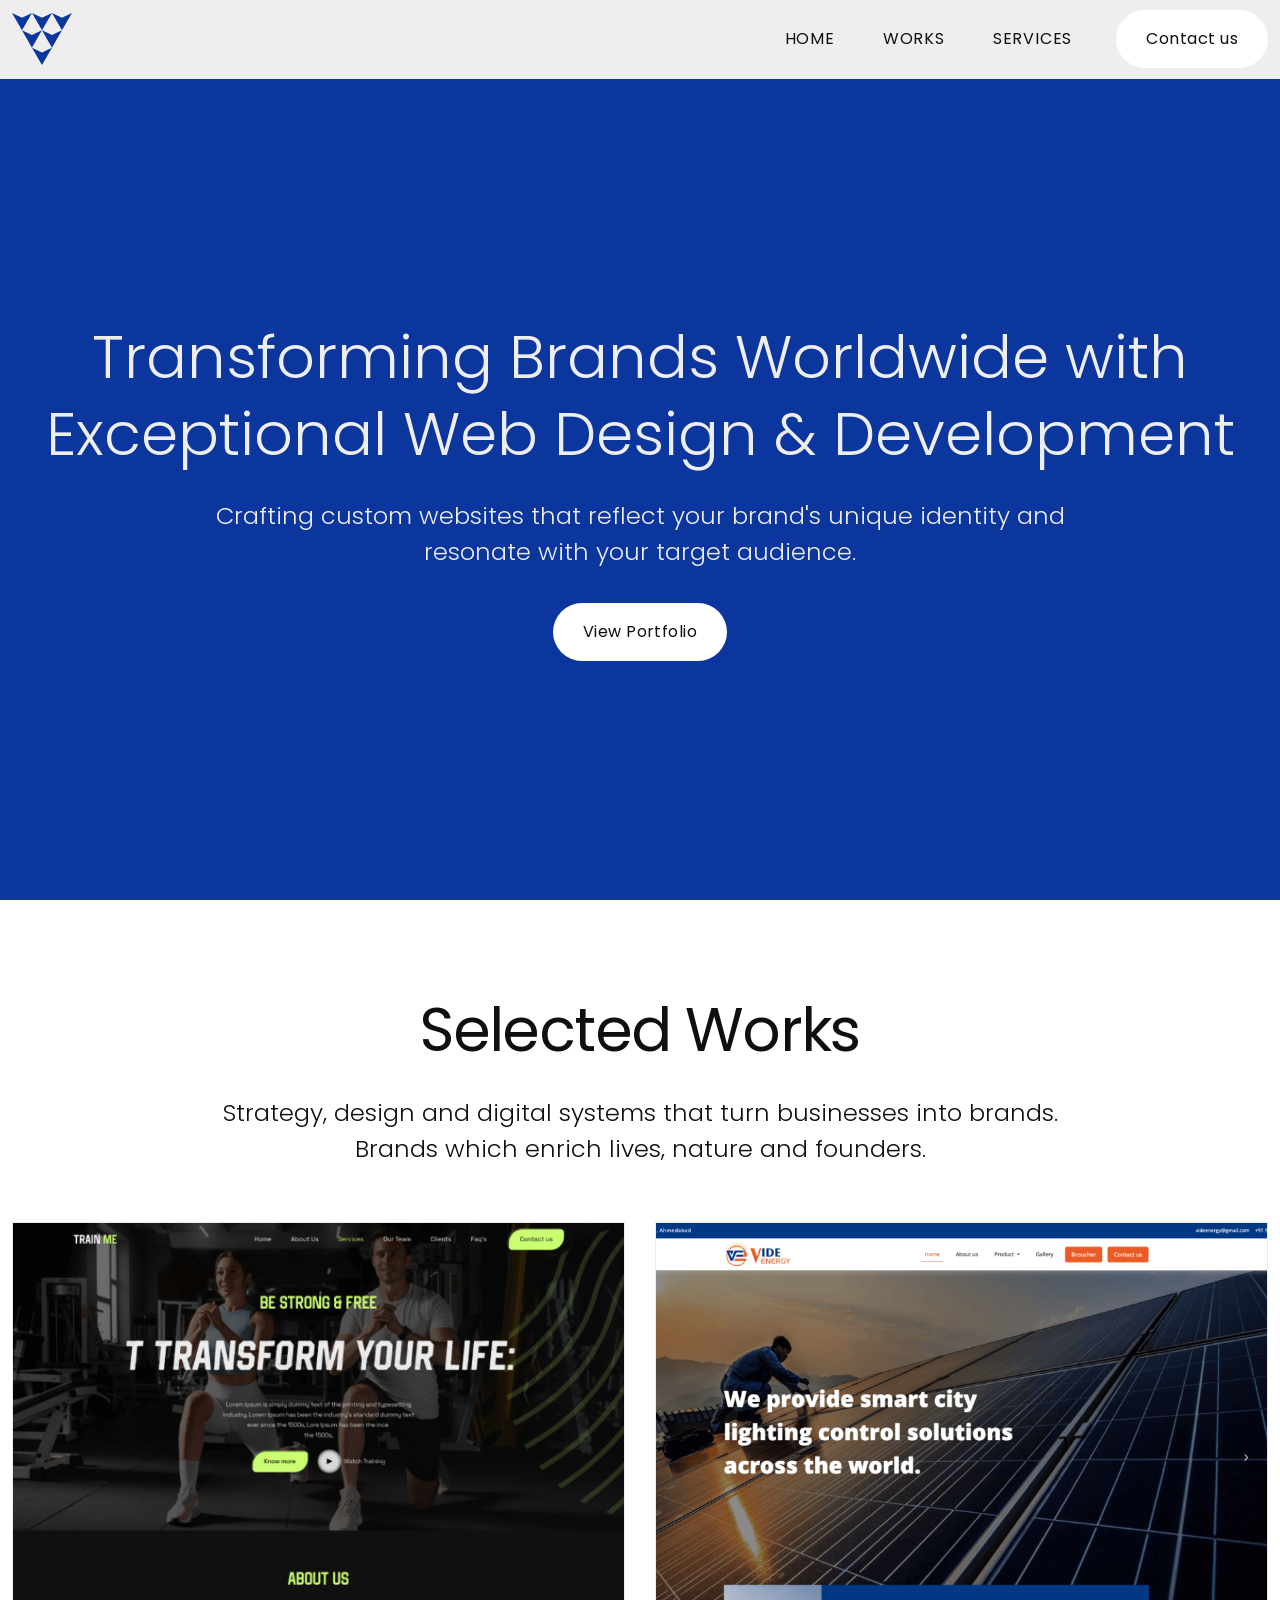
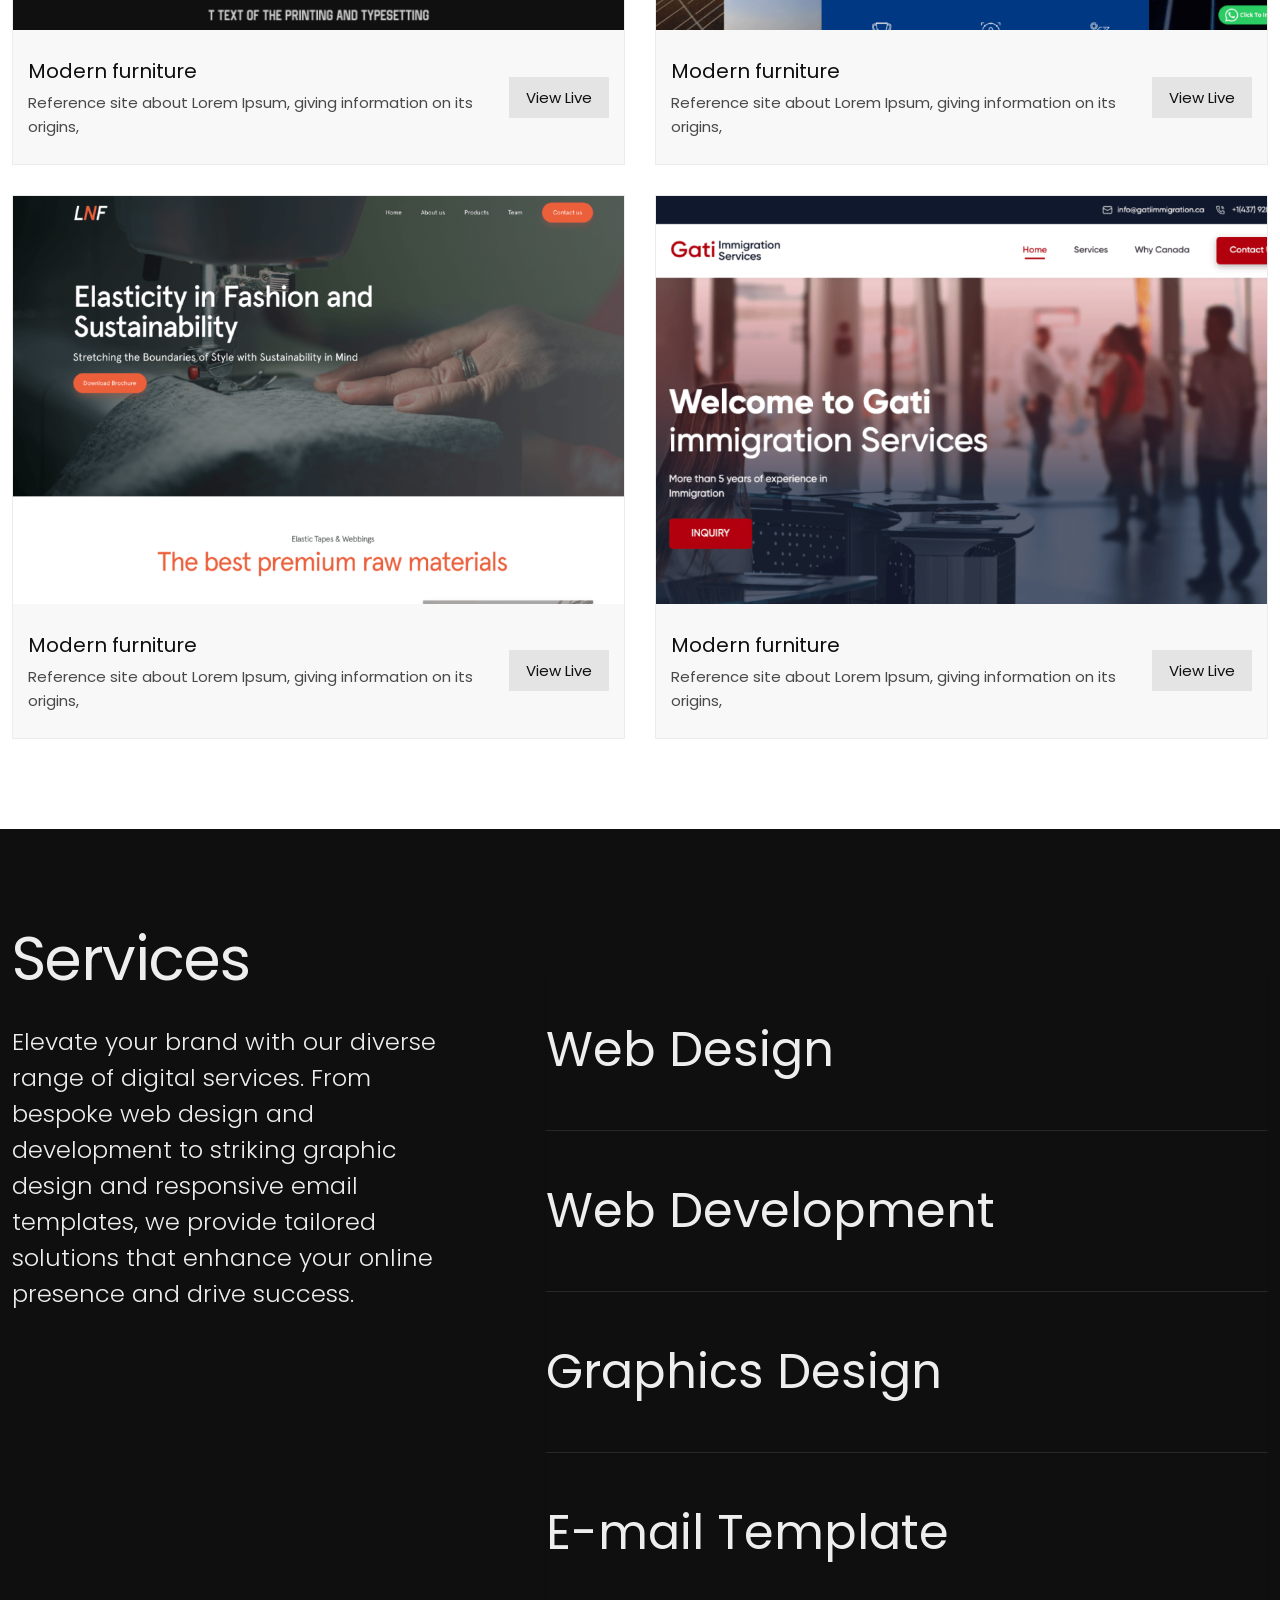
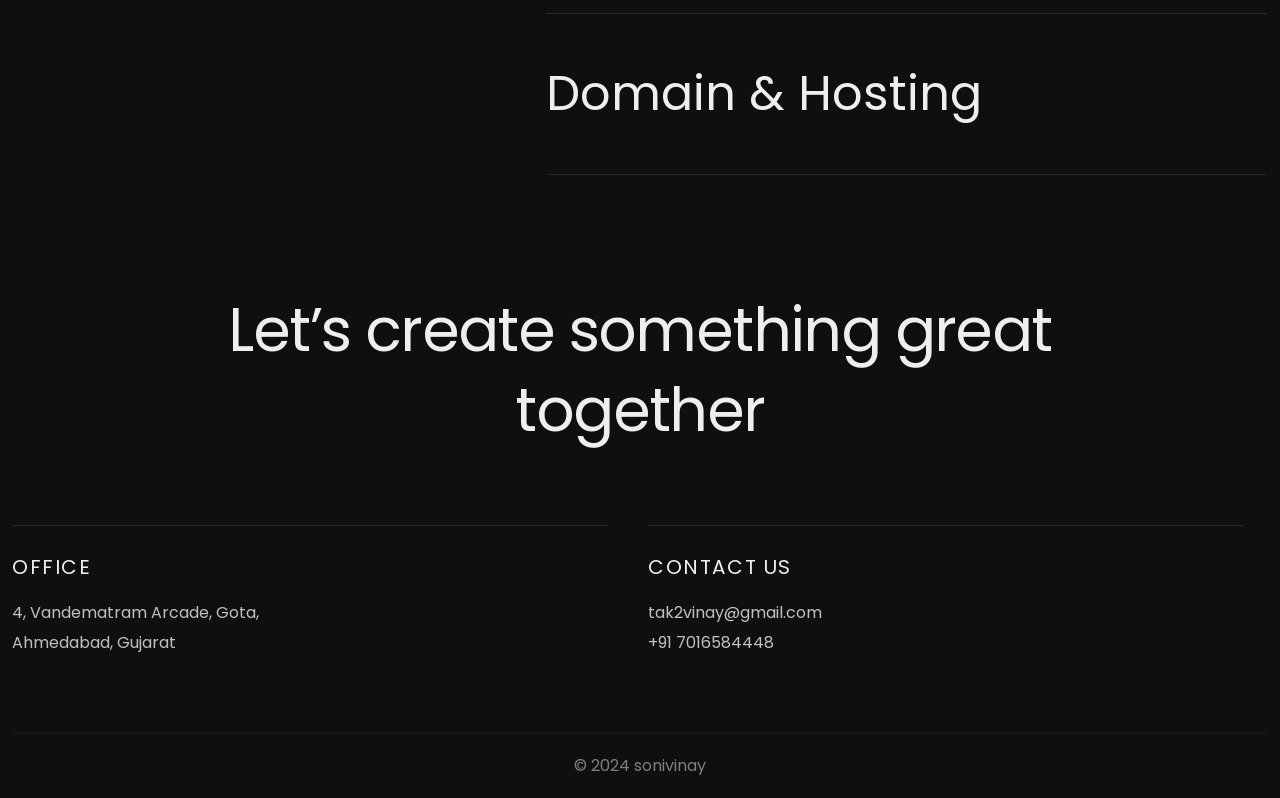
==== commit 2dcb4d89: "Update ALl" ====
--- a/index.html
+++ b/index.html
@@ -1,21 +1,28 @@
 <!DOCTYPE html>
-<html lang="en">
+<html class="no-js" lang="en">
+<!--<head>
+    <meta http-equiv="x-ua-compatible" content="ie=edge">
+    <meta name="viewport" content="width=device-width, initial-scale=1.0"/>
+    <link rel="stylesheet" href="css/font-awesome.min.css">
+    <link rel="stylesheet" href="css/bootstrap.css">
+    <link rel="stylesheet" href="css/style.css">
+    <link rel="stylesheet" href="css/owl.carousel.min.css">
+    <title>Bootstrap 4 </title>
+</head>-->
+
 <head>
     <meta charset="UTF-8">
     <meta name="viewport" content="width=device-width, initial-scale=1.0">
-    <title>Freelance UI/UX Designer & Website Developer in Ahmedabad, Gujarat, India</title>
+    <title>Freelance UI/UX Designer &amp; Website Developer in Ahmedabad, Gujarat, India</title>
 
     <!-- Meta Tags for SEO -->
-    <meta name="description"
-          content="Freelance UI/UX designer and website developer based in Ahmedabad, Gujarat, India. Offering services in HTML5, Bootstrap 4 & 5, JavaScript, ReactJS, AngularJS, Ionic, email template, SCSS, responsive website design, WordPress, and Tailwind CSS.">
-    <meta name="keywords"
-          content="freelance UI/UX designer, freelance website designer, freelance website developer, Ahmedabad, Gujarat, India, hire UI/UX designer, hire UI/UX developer, HTML5, Bootstrap 4, Bootstrap 5, JavaScript, ReactJS, AngularJS, Ionic, email template, SCSS, responsive website design, WordPress, Tailwind CSS">
+    <meta name="description" content="Freelance UI/UX designer and website developer based in Ahmedabad, Gujarat, India. Offering services in HTML5, Bootstrap 4 &amp; 5, JavaScript, ReactJS, AngularJS, Ionic, email template, SCSS, responsive website design, WordPress, and Tailwind CSS.">
+    <meta name="keywords" content="freelance UI/UX designer, freelance website designer, freelance website developer, Ahmedabad, Gujarat, India, hire UI/UX designer, hire UI/UX developer, HTML5, Bootstrap 4, Bootstrap 5, JavaScript, ReactJS, AngularJS, Ionic, email template, SCSS, responsive website design, WordPress, Tailwind CSS">
     <meta name="author" content="Your Name">
 
     <!-- Open Graph tags for better social media sharing -->
-    <meta property="og:title" content="Freelance UI/UX Designer & Website Developer in Ahmedabad, Gujarat, India">
-    <meta property="og:description"
-          content="Freelance UI/UX designer and website developer based in Ahmedabad, Gujarat, India. Offering services in HTML5, Bootstrap 4 & 5, JavaScript, ReactJS, AngularJS, Ionic, email template, SCSS, responsive website design, WordPress, and Tailwind CSS.">
+    <meta property="og:title" content="Freelance UI/UX Designer &amp; Website Developer in Ahmedabad, Gujarat, India">
+    <meta property="og:description" content="Freelance UI/UX designer and website developer based in Ahmedabad, Gujarat, India. Offering services in HTML5, Bootstrap 4 &amp; 5, JavaScript, ReactJS, AngularJS, Ionic, email template, SCSS, responsive website design, WordPress, and Tailwind CSS.">
     <meta property="og:image" content="url_to_your_image">
     <meta property="og:url" content="url_to_your_website">
     <meta property="og:site_name" content="Your Website Name">
@@ -32,468 +39,378 @@
 
 <body>
 
-<nav class="navbar navbar-expand-lg fixed-top">
-    <div class="container-fluid p-0 p-lg-1">
-        <a class="navbar-brand" href="/">Your Company Name</a>
+<nav class="navbar navbar-expand-md fixed-top">
+    <div class="container">
+        <a class="navbar-brand" href="/"><img src="./img/v-logo.svg" alt="Vinay Logo" width="905" height="783" class="img-fluid" loading="lazy"></a>
         <!--        <button class="navbar-toggler" type="button" data-bs-toggle="collapse" data-bs-target="#navbarScroll" aria-controls="navbarScroll" aria-expanded="false" aria-label="Toggle navigation">-->
         <!--            <span class="navbar-toggler-icon"></span>-->
         <!--        </button>-->
-
-
-        <button class="navbar-toggler" type="button" data-bs-toggle="collapse" data-bs-target="#navbarScroll"
+        <button class="navbar-toggler p-0" type="button" data-bs-toggle="collapse" data-bs-target="#navbarScroll"
                 aria-controls="navbarScroll" aria-expanded="false" aria-label="Toggle navigation">
-            <span class="navbar-toggler-text">Menu</span>
+
             <span class="navbar-toggler-icon">
-        <span class="line line1"></span>
-        <span class="line line2"></span>
-        <span class="line line3"></span>
-    </span>
+              <img src="./img/menu.svg" alt="menu" width="60" height="60" class="img-fluid" loading="lazy">
+            </span>
         </button>
 
 
         <div class="collapse navbar-collapse" id="navbarScroll">
-            <ul class="navbar-nav mx-auto my-2 my-lg-0 navbar-nav-scroll" style="--bs-scroll-height: 100px;">
+            <ul class="navbar-nav ms-auto navbar-nav-scroll" style="--bs-scroll-height: 100px;">
                 <li class="nav-item active">
-                    <a class="nav-link" aria-current="page" href="#home">
-                        <span class="nav-front">Home</span>
-                        <span class="nav-back">Home</span>
-                    </a>
+                    <a class="nav-link" aria-current="page" href="#home">Home</a>
                 </li>
                 <li class="nav-item">
-                    <a class="nav-link" href="#services">
-                        <span class="nav-front">Services</span>
-                        <span class="nav-back">Services</span>
-                    </a>
+                    <a class="nav-link" href="#works">Works</a>
                 </li>
                 <li class="nav-item">
-                    <a class="nav-link" href="#works">
-                        <span class="nav-front">Works</span>
-                        <span class="nav-back">Works</span>
-                    </a>
+                    <a class="nav-link" href="#services">Services</a>
                 </li>
-                <li class="nav-item">
-                    <a class="nav-link" href="#contact">
-                        <span class="nav-front">Contact</span>
-                        <span class="nav-back">Contact</span>
-                    </a>
+                <li class="nav-item d-md-none">
+                    <a class="nav-link" href="#contact">Contact us</a>
                 </li>
             </ul>
-
-            <div class="d-flex align-items-center">
-                <a href="mailto:tak2vinay@gmail.com" class="start-project black-btn inter-regular">HIRE ME <span class="arrow-more">
-                    <svg xmlns="http://www.w3.org/2000/svg" width="13.134" height="13.184" viewBox="0 0 13.134 13.184">
-                        <g transform="translate(-1.494 -0.864)">
-                            <path d="M2,2H14.45V14.5" transform="translate(-0.321 -0.636)" fill="none" stroke="#000"
-                                  stroke-width="1.4"></path>
-                            <line y1="12.331" x2="12.331" transform="translate(1.848 1.364)" fill="none" stroke="#000"
-                                  stroke-width="1.4"></line>
-                        </g>
-                    </svg>
-                </span></a>
-            </div>
+        </div>
+
+        <div class="contact-uss">
+            <span class="contact-us-header"><a class="nav-link" href="#contact">Contact us</a></span>
+            <span class="quick-call d-md-none"><img src="./img/phone.svg" alt="call" width="34" height="34" class="img-fluid" loading="lazy"></span>
         </div>
     </div>
 </nav>
-
-<!--- SECTION HERO START --->
-<div class="section-home-hero" id="home">
-    <div class="container-fluid">
-        <div class="row justify-content-center">
-            <div class="col-12 col-lg-10">
-                <div class="home-hero-main text-center">
-                    <span class="loading-like">
-                        <img src="img/common/circle.svg" alt="circle" width="38" height="33" loading="lazy"/>
-                    </span>
-                    <h1 class="pressio-medium text-uppercase font-150 font-120 color-white">Freelance Designer<span
-                            class="d-md-block"> & </span> <span class="d-md-block"> Developer</span></span></h1>
-                    <p class="inter-light font-20 mx-auto color-white">I’m Vinay, I work as a freelance web designer specialized in the conception of custom and unique websites. I love designing interfaces with a beautiful and strong user experience.</p>
-                    <a href="#works" class="black-btn d-inline-block font-16 inter-regular">VIEW PORTFOLIO
-                        <span>
-                            <svg xmlns="http://www.w3.org/2000/svg" width="13.134" height="13.184"
-                                 viewBox="0 0 13.134 13.184">
-                                <g transform="translate(-1.494 -0.864)">
-                                    <path d="M2,2H14.45V14.5" transform="translate(-0.321 -0.636)" fill="none"
-                                          stroke="#000" stroke-width="1.4"></path>
-                                    <line y1="12.331" x2="12.331" transform="translate(1.848 1.364)" fill="none"
-                                          stroke="#000" stroke-width="1.4"></line>
-                                </g>
-                            </svg>
-                        </span>
-                    </a>
-
-                    <a href="/contact" class="white-btn d-inline-block font-16 inter-regular d-none">CONTACT US
-                        <span>
-                            <svg version="1.1" id="Layer_1" xmlns="http://www.w3.org/2000/svg"
-                                 xmlns:xlink="http://www.w3.org/1999/xlink"
-                                 viewBox="0 0 32 32" enable-background="new 0 0 32 32" xml:space="preserve">
-                                <line fill="none" stroke="#000000" stroke-width="2" stroke-miterlimit="10" x1="26"
-                                      y1="16" x2="4" y2="16"/>
-                                <polyline fill="none" stroke="#000000" stroke-width="2" stroke-miterlimit="10"
-                                          points="18,7.5 26.5,16 18,24.5 "/>
-                            </svg>
-                        </span>
-                    </a>
-                </div>
-            </div>
-        </div>
-    </div>
-</div>
-<!--- SECTION HERO END --->
-
-<!--- SECTION SERVICES START --->
-<div class="section-services ptb-125" id="services">
-    <div class="container-fluid">
-        <div class="row">
-            <div class="col-12 col-md-5">
-                <div class="sub-title">
-                    <h2 class="pressio-medium font-80 color-white">Services</h2>
-                </div>
-            </div>
-            <div class="col-12 col-md-7">
-                <div class="sub-description">
-                    <p class="inter-light font-22 color-white">As a freelance designer and developer, I offer a range of
-                        services to help bring your digital vision to life. Whether you need a stunning design, a
-                        user-friendly interface, or a robust and efficient website, I am here to assist you. Let's
-                        collaborate to create a digital presence that not only looks great but also delivers exceptional
-                        user experiences and meets your business goals.</p>
-                </div>
-
-
-
-                <div class="services-we">
-                    <div class="accordion" id="accordionExample">
+<section class="section-hero" id="home">
+    <div class="container">
+        <div class="row">
+            <div class="col-12">
+                <div class="section-hero-inner text-center">
+                    <!--                        <span class="font-primary font-50 font-born-regular my-3 d-block">Be Strong & Free</span>-->
+                    <!--<h1 class="font-120"><span class="d-md-block font-90 font-white poppins-light gradient-text">Satellite </span>
+                        <span class="d-md-block font-white">Louram & Lipsume</span></h1>-->
+                    <h1 class="font-80 font-white poppins-light">Transforming Brands Worldwide with Exceptional Web Design & Development</h1>
+                    <p class="font-26 font-white poppins-light para-text">Crafting custom websites that reflect your brand's unique identity and resonate with your target audience.</p>
+                    <a href="#works" class="my-btn-black mt-2"> View Portfolio</a>
+                </div>
+            </div>
+        </div>
+    </div>
+</section>
+<section class="section-works ptb-100 bg-black-light" id="works">
+    <div class="container">
+        <div class="row">
+            <div class="col-12">
+                <div class="section-works-inner text-center">
+                    <h2 class="sub-heading font-60 font-black">Selected Works</h2>
+                    <p class="font-26 font-black poppins-light para-text">Strategy, design and digital systems that turn businesses into brands. Brands which enrich lives, nature and founders.</p>
+                </div>
+            </div>
+        </div>
+
+
+        <div class="row">
+            <div class="col-12">
+                <div class="our-works-main">
+                    <ul class="nav nav-tabs d-none" id="myTab" role="tablist">
+                        <li class="nav-item" role="presentation">
+                            <button class="nav-link active" id="home-tab" data-bs-toggle="tab" data-bs-target="#home-work" type="button" role="tab" aria-controls="home-work" aria-selected="true">Home</button>
+                        </li>
+                        <li class="nav-item" role="presentation">
+                            <button class="nav-link" id="profile-tab" data-bs-toggle="tab" data-bs-target="#profile-work" type="button" role="tab" aria-controls="profile-work" aria-selected="false">Profile</button>
+                        </li>
+                        <li class="nav-item" role="presentation">
+                            <button class="nav-link" id="contact-tab" data-bs-toggle="tab" data-bs-target="#contact-work" type="button" role="tab" aria-controls="contact-work" aria-selected="false">Contact</button>
+                        </li>
+                    </ul>
+                    <div class="tab-content" id="myTabContent">
+                        <div class="tab-pane fade show active" id="home-work" role="tabpanel" aria-labelledby="home-tab">
+                            <div class="section-work">
+                                <a href="" class="portfolio-main">
+                                    <div class="pf-img">
+                                        <img src="img/our-works/train.png" alt="GYM" width="1200" height="800" class="img-fluid w-100" loading="lazy">
+                                    </div>
+                                    <div class="pf-details">
+                                        <div class="details me-2">
+                                            <h4 class="font-20 font-black poppins-regular d-block mb-1">Modern furniture</h4>
+                                            <span class="font-15 font-black poppins-regular opacity-75">Reference site about Lorem Ipsum, giving information on its origins,</span>
+                                        </div>
+                                        <div class="live-link font-15 font-black poppins-regular">View Live</div>
+                                    </div>
+                                </a>
+                                <a href="http://videenergy.com/" class="portfolio-main">
+                                    <div class="pf-img">
+                                        <img src="img/our-works/vide.png" alt="vide energy" width="1200" height="800" class="img-fluid w-100" loading="lazy">
+                                    </div>
+                                    <div class="pf-details">
+                                        <div class="details me-2">
+                                            <h4 class="font-20 font-black poppins-regular d-block mb-1">Modern furniture</h4>
+                                            <span class="font-15 font-black poppins-regular opacity-75">Reference site about Lorem Ipsum, giving information on its origins,</span>
+                                        </div>
+                                        <div class="live-link font-15 font-black poppins-regular">View Live</div>
+                                    </div>
+                                </a>
+                                <a href="https://nlf-seven.vercel.app/" class="portfolio-main">
+                                    <div class="pf-img">
+                                        <img src="img/our-works/lnf.png" alt="LNF" width="1200" height="800" class="img-fluid w-100" loading="lazy">
+                                    </div>
+                                    <div class="pf-details">
+                                        <div class="details me-2">
+                                            <h4 class="font-20 font-black poppins-regular d-block mb-1">Modern furniture</h4>
+                                            <span class="font-15 font-black poppins-regular opacity-75">Reference site about Lorem Ipsum, giving information on its origins,</span>
+                                        </div>
+                                        <div class="live-link font-15 font-black poppins-regular">View Live</div>
+                                    </div>
+                                </a>
+
+                                <a href="https://www.gatiimmigration.ca/" class="portfolio-main">
+                                    <div class="pf-img">
+                                        <img src="img/our-works/gati.png" alt="Gati immigration" width="1200" height="800" class="img-fluid w-100" loading="lazy">
+                                    </div>
+                                    <div class="pf-details">
+                                        <div class="details me-2">
+                                            <h4 class="font-20 font-black poppins-regular d-block mb-1">Modern furniture</h4>
+                                            <span class="font-15 font-black poppins-regular opacity-75">Reference site about Lorem Ipsum, giving information on its origins,</span>
+                                        </div>
+                                        <div class="live-link font-15 font-black poppins-regular">View Live</div>
+                                    </div>
+                                </a>
+
+                            </div>
+                        </div>
+                        <div class="tab-pane fade" id="profile-work" role="tabpanel" aria-labelledby="profile-tab">
+                            <div class="section-work">
+                                <!-- Add content for Profile tab -->
+                                <div class="portfolio-main">
+                                    <div class="">
+                                        <img src="./img/works/pff.png" alt="healthcare" width="540" height="450" class="img-fluid" loading="lazy">
+                                    </div>
+                                </div>
+                                <!-- Add more portfolio items or other content as needed -->
+                            </div>
+                        </div>
+                        <div class="tab-pane fade" id="contact-work" role="tabpanel" aria-labelledby="contact-tab">
+                            <!-- Add content for Contact tab -->
+                            <p>Contact tab content goes here.</p>
+                        </div>
+                    </div>
+                </div>
+            </div>
+        </div>
+    </div>
+</section>
+<section class="section-services ptb-100" id="services">
+    <div class="container">
+        <div class="row">
+            <div class="col-12 col-lg-5">
+                <div class="section-services-inner text-center text-md-start">
+                    <h2 class="sub-heading font-60 font-white">Services</h2>
+                    <p class="font-26 font-white poppins-light para-text pe-md-5">Elevate your brand with our diverse range of digital services. From bespoke web design and development to striking graphic design and responsive email templates, we provide tailored solutions that enhance your online presence and drive success.</p>
+                </div>
+            </div>
+            <div class="col-12 col-lg-7">
+                <div class="section-services-details">
+                    <div class="accordion" id="industriesList">
                         <div class="accordion-item">
-                            <h2 class="accordion-header" id="headingOne">
-                                <button class="accordion-button font-22 text-uppercase inter-semibold font-30" type="button"
+                            <h3 class="accordion-header" id="indOne">
+                                <button class="accordion-button border-0 bg-nether-whiteblue" type="button"
                                         data-bs-toggle="collapse" data-bs-target="#collapseOne" aria-expanded="true"
                                         aria-controls="collapseOne">
-                                    UI/UX Design
+                                    <span class="sub-heading font-50 font-white">Web Design</span>
                                 </button>
-                            </h2>
-                            <div id="collapseOne" class="accordion-collapse collapse show" aria-labelledby="headingOne"
-                                 data-bs-parent="#accordionExample">
+                            </h3>
+                            <div id="collapseOne" class="accordion-collapse collapse show" aria-labelledby="indOne"
+                                 data-bs-parent="#industriesList">
                                 <div class="accordion-body">
-                                    <div class="service-images">
-
-                                    </div>
-                                    <div class="service-details">
-                                        <p class="inter-light font-18 m-0 pt-2 color-white">I create user-friendly and
-                                            engaging interfaces that make your website a pleasure to use. From planning
-                                            wireframes to designing the final look, I focus on enhancing user
-                                            satisfaction and driving interaction. Let's work together to make your
-                                            website intuitive and enjoyable for your users.</p>
-                                    </div>
+                                    <span class="img-wrap d-block">
+                                        <img src="./img/services/web-design.webp" alt="web design" width="700"
+                                             height="400" class="img-fluid" loading="lazy">
+                                    </span>
+                                    <div class="ind-desc">
+                                        <ul class="p-0 list-unstyled mb-0">
+                                            <li class="font-18">Customized Designs</li>
+                                            <li class="font-18">User Experience (UX) Focus</li>
+                                            <li class="font-18">Responsive Design</li>
+                                            <li class="font-18">SEO-friendly</li>
+                                            <li class="font-18">Conversion Optimization</li>
+                                        </ul>
+                                    </div>
+
                                 </div>
                             </div>
                         </div>
                         <div class="accordion-item">
-                            <h2 class="accordion-header" id="headingTwo">
-                                <button class="accordion-button font-22 text-uppercase inter-semibold font-30"  type="button"
+                            <h3 class="accordion-header" id="indTwo">
+                                <button class="accordion-button collapsed border-0 bg-nether-whiteblue" type="button"
                                         data-bs-toggle="collapse" data-bs-target="#collapseTwo" aria-expanded="false"
                                         aria-controls="collapseTwo">
-                                    Website Design
+                                    <span class="sub-heading font-50 font-white">Web Development</span>
                                 </button>
-                            </h2>
-                            <div id="collapseTwo" class="accordion-collapse collapse" aria-labelledby="headingTwo"
-                                 data-bs-parent="#accordionExample">
+                            </h3>
+                            <div id="collapseTwo" class="accordion-collapse collapse" aria-labelledby="indTwo"
+                                 data-bs-parent="#industriesList">
                                 <div class="accordion-body">
-                                    <div class="service-images">
-
-                                    </div>
-                                    <div class="service-details">
-                                        <p class="inter-light font-18 m-0 pt-2 color-white">I design beautiful and
-                                            responsive websites that showcase your brand's unique identity. My designs
-                                            are tailored to captivate your audience and provide an excellent user
-                                            experience on any device. Whether you need a fresh look or a complete
-                                            redesign, I’m here to help your brand shine online.</p>
+                                    <span class="img-wrap d-block">
+                                        <img src="./img/services/web-development.webp" alt="web development" width="700"
+                                             height="400" class="img-fluid" loading="lazy">
+                                    </span>
+                                    <div class="ind-desc">
+                                        <ul class="p-0 list-unstyled mb-0">
+                                            <li class="font-18">Custom Development</li>
+                                            <li class="font-18">E-commerce Solutions</li>
+                                            <li class="font-18">Backend Development</li>
+                                            <li class="font-18">Integration</li>
+                                            <li class="font-18">Maintenance and Support</li>
+
+                                        </ul>
                                     </div>
                                 </div>
                             </div>
                         </div>
                         <div class="accordion-item">
-                            <h2 class="accordion-header" id="headingThree">
-                                <button class="accordion-button font-22 text-uppercase inter-semibold font-30" type="button"
+                            <h3 class="accordion-header" id="indThree">
+                                <button class="accordion-button collapsed border-0 bg-nether-whiteblue" type="button"
                                         data-bs-toggle="collapse" data-bs-target="#collapseThree" aria-expanded="false"
                                         aria-controls="collapseThree">
-                                    Website Development
+                                    <span class="sub-heading font-50 font-white">Graphics Design</span>
                                 </button>
-                            </h2>
-                            <div id="collapseThree" class="accordion-collapse collapse" aria-labelledby="headingThree"
-                                 data-bs-parent="#accordionExample">
+                            </h3>
+                            <div id="collapseThree" class="accordion-collapse collapse" aria-labelledby="indThree"
+                                 data-bs-parent="#industriesList">
                                 <div class="accordion-body">
-                                    <div class="service-images">
-
-                                    </div>
-                                    <div class="service-details">
-                                        <p class="inter-light font-18 m-0 pt-2 color-white">I develop robust, scalable
-                                            websites that perform seamlessly across all platforms. Using the latest
-                                            technologies, I turn designs into functional websites that meet your
-                                            business goals. Let’s create a website that not only looks great but also
-                                            works flawlessly, ensuring a smooth experience for your users.</p>
+                                    <span class="img-wrap d-block">
+                                        <img src="./img/services/graphics-design.webp" alt="graphics design" width="700"
+                                             height="400" class="img-fluid" loading="lazy">
+                                    </span>
+                                    <div class="ind-desc">
+                                        <ul class="p-0 list-unstyled mb-0">
+                                            <li class="font-18">Branding & Identity</li>
+                                            <li class="font-18">Marketing Collateral</li>
+                                            <li class="font-18">Digital Graphics</li>
+                                            <li class="font-18">Illustrations and Icons</li>
+                                            <li class="font-18">Print Design</li>
+                                        </ul>
                                     </div>
                                 </div>
                             </div>
                         </div>
-                    </div>
-                </div>
-            </div>
-        </div>
-        <div class="row">
-            <div class="col-md-12">
-                <div class="skills">
-                    <div class="marquee">
-                        <ul class="marquee-content">
-                            <li>HTML</li>
-                            <li>CSS</li>
-                            <li>SASS</li>
-                            <li>Bootstrap</li>
-                            <li>Tailwind CSS</li>
-                            <li>JavaScript</li>
-                            <li>WordPress</li>
-                            <li>Figma</li>
-                            <li>Photoshop</li>
-                            <li>React.js</li>
-                            <li>IONIC</li>
-                            <li>GSAP</li>
-                            <li>Locomotive</li>
-                            <li>GitHub</li>
-                            <li>GIT</li>
-                        </ul>
-
-
-                        <span class="d-none">
-                            <svg width="1932" height="1530" viewBox="0 0 1932 1530" fill="none"
-                                 xmlns="http://www.w3.org/2000/svg"
-                                 class="w-auto h-auto max-w-full absolute -translate-x-[15%] h-[110vh] !w-[205%] lg:!w-[115%] lg:h-auto z-0 max-w-none"><path
-                                    d="M1921.23 764.585C1921.23 1180.18 1538.58 1519.17 1063.83 1519.17C589.086 1519.17 206.441 1180.18 206.441 764.585C206.441 348.987 589.086 10 1063.83 10C1538.58 10 1921.23 348.987 1921.23 764.585Z"
-                                    stroke="#FD4F17" stroke-width="20"></path><path
-                                    d="M1631.09 764.585C1631.09 1181.87 1311.64 1519.17 918.765 1519.17C525.887 1519.17 206.441 1181.87 206.441 764.585C206.441 347.296 525.887 10 918.765 10C1311.64 10 1631.09 347.296 1631.09 764.585Z"
-                                    stroke="#FD4F17" stroke-width="20"></path><path
-                                    d="M1275.65 762.537C1275.65 971.271 1215.46 1159.82 1118.67 1295.94C1021.85 1432.07 889.024 1515.07 743.364 1515.07C597.704 1515.07 464.874 1432.07 368.062 1295.94C271.266 1159.82 211.082 971.271 211.082 762.537C211.082 553.802 271.266 365.249 368.062 229.137C464.874 93.004 597.704 10 743.364 10C889.024 10 1021.85 93.004 1118.67 229.137C1215.46 365.249 1275.65 553.802 1275.65 762.537Z"
-                                    stroke="#FD4F17" stroke-width="20"></path><path
-                                    d="M939.948 762.537C939.948 971.915 898.254 1160.98 831.303 1297.32C764.032 1434.32 672.988 1515.07 575.515 1515.07C478.042 1515.07 386.998 1434.32 319.727 1297.32C252.776 1160.98 211.082 971.915 211.082 762.537C211.082 553.159 252.776 364.096 319.727 227.75C386.998 90.7519 478.042 10 575.515 10C672.988 10 764.032 90.7519 831.303 227.75C898.254 364.096 939.948 553.159 939.948 762.537Z"
-                                    stroke="#FD4F17" stroke-width="20"></path><path
-                                    d="M642.984 762.537C642.984 972.422 617.763 1162.05 577.216 1298.89C556.924 1367.37 532.957 1422.07 506.793 1459.41C480.433 1497.04 453.325 1515.07 427.033 1515.07C400.741 1515.07 373.633 1497.04 347.273 1459.41C321.109 1422.07 297.142 1367.37 276.849 1298.89C236.303 1162.05 211.082 972.422 211.082 762.537C211.082 552.652 236.303 363.019 276.849 226.183C297.142 157.7 321.109 103.008 347.273 65.6617C373.633 28.0344 400.741 10 427.033 10C453.325 10 480.433 28.0344 506.793 65.6617C532.957 103.008 556.924 157.7 577.216 226.183C617.763 363.019 642.984 552.652 642.984 762.537Z"
-                                    stroke="#FD4F17" stroke-width="20"></path><path
-                                    d="M10.0002 764.586C10.0002 975.346 24.1874 1165.92 47.0437 1303.59C58.4851 1372.51 72.0243 1427.7 86.8353 1465.43C94.2604 1484.35 101.784 1498.3 109.119 1507.34C116.56 1516.51 122.557 1519.17 126.936 1519.17C131.315 1519.17 137.312 1516.51 144.752 1507.34C152.088 1498.3 159.611 1484.35 167.036 1465.43C181.847 1427.7 195.386 1372.51 206.828 1303.59C229.684 1165.92 243.871 975.346 243.871 764.586C243.871 553.826 229.684 363.253 206.828 225.58C195.386 156.664 181.847 101.473 167.036 63.7396C159.611 44.8226 152.088 30.8767 144.752 21.835C137.312 12.6643 131.315 10.001 126.936 10.001C122.557 10.001 116.56 12.6643 109.119 21.835C101.784 30.8767 94.2604 44.8226 86.8353 63.7396C72.0243 101.473 58.4851 156.664 47.0437 225.58C24.1874 363.253 10.0002 553.826 10.0002 764.586Z"
-                                    stroke="#FD4F17" stroke-width="20"></path></svg>
-                        </span>
-                    </div>
-                </div>
-            </div>
-        </div>
-    </div>
-</div>
-<!--- SECTION SERVICES END --->
-
-<!--- SECTION WORKS START --->
-<div class="section-works ptb-125" id="works">
-    <div class="container-fluid">
-        <div class="row">
-            <div class="col-12 col-md-5">
-                <div class="sub-title">
-                    <h2 class="pressio-medium font-80 color-white">Selected
-                        <span class="d-lg-block">Works</span></h2>
-                </div>
-            </div>
-            <div class="col-12 col-md-7">
-                <div class="sub-description">
-                    <p class="inter-light font-22 color-white">Explore some of my standout projects where creativity
-                        meets functionality. Each project showcases my dedication to delivering high-quality design and
-                        development solutions tailored to meet unique business needs. Dive into my portfolio to see how
-                        I bring ideas to life through innovative web design and development.</p>
-                </div>
-            </div>
-        </div>
-        <div class="row">
-            <div class="col-md-12">
-                <div class="works-main">
-                    <nav>
-                        <div class="nav nav-tabs" id="nav-tab" role="tablist">
-                            <button class="nav-link active" id="nav-home-tab" data-bs-toggle="tab"
-                                    data-bs-target="#nav-home" type="button" role="tab" aria-controls="nav-home"
-                                    aria-selected="true">Website Design
-                            </button>
-                           <!-- <button class="nav-link" id="nav-profile-tab" data-bs-toggle="tab"
-                                    data-bs-target="#nav-profile" type="button" role="tab" aria-controls="nav-profile"
-                                    aria-selected="false">Profile
-                            </button>
-                            <button class="nav-link" id="nav-contact-tab" data-bs-toggle="tab"
-                                    data-bs-target="#nav-contact" type="button" role="tab" aria-controls="nav-contact"
-                                    aria-selected="false">Contact
-                            </button>-->
-                        </div>
-                    </nav>
-                    <div class="tab-content" id="nav-tabContent">
-                        <div class="tab-pane fade show active" id="nav-home" role="tabpanel"
-                             aria-labelledby="nav-home-tab" tabindex="0">
-                            <div class="selected-works">
-                                <div class="selected-works-category">
-                                    <a href="https://www.gatiimmigration.ca/" class="project-main"
-                                       title="Gati Immigration - Your Trusted Immigration Consultants">
-                                        <div class="project-design">
-                                            <img src="img/work/gati-immigration.png" alt="Gati Immigration Services"
-                                                 loading="lazy" width="1400" height="800" class="img-fluid w-100"/>
-                                        </div>
-                                        <div class="project-details">
-                                            <div class="details-main">
-                                                <div class="title-link">
-                                                    <span class="inter-regular font-22 text-decoration-none category">
-                                                        Website Design</span>
-                                                </div>
-
-                                                <p class="inter-light font-20 category-details d-none">Unlock the power within
-                                                    you and embark on a journey of self-discovery.</p>
-                                                <div class="view-more"><span
-                                                        class="d-block d-sm-none inter-regular font-18 text-black me-1 ">VIEW LIVE</span>
-                                                    <span>
-                                                        <svg xmlns="http://www.w3.org/2000/svg" width="13.134"
-                                                             height="13.184" viewBox="0 0 13.134 13.184">
-                            <g transform="translate(-1.494 -0.864)">
-                            <path d="M2,2H14.45V14.5" transform="translate(-0.321 -0.636)" fill="none" stroke="#000"
-                                  stroke-width="1.4"></path>
-                            <line y1="12.331" x2="12.331" transform="translate(1.848 1.364)" fill="none" stroke="#000"
-                                  stroke-width="1.4"></line>
-                            </g>
-                        </svg>
-                                                    </span>
-                                                </div>
-                                            </div>
-                                        </div>
+                        <div class="accordion-item">
+                            <h3 class="accordion-header" id="indFour">
+                                <button class="accordion-button collapsed border-0 bg-nether-whiteblue" type="button"
+                                        data-bs-toggle="collapse" data-bs-target="#collapseFour" aria-expanded="false"
+                                        aria-controls="collapseFour">
+                                    <span class="sub-heading font-50 font-white">E-mail Template</span>
+                                </button>
+                            </h3>
+                            <div id="collapseFour" class="accordion-collapse collapse" aria-labelledby="indFour"
+                                 data-bs-parent="#industriesList">
+                                <div class="accordion-body">
+                                    <span class="img-wrap d-block">
+                                        <img src="./img/services/email-template.webp" alt="email template" width="700"
+                                             height="400" class="img-fluid" loading="lazy">
+                                    </span>
+                                    <div class="ind-desc">
+                                        <ul class="p-0 list-unstyled mb-0">
+                                            <li class="font-18">Custom Template Design</li>
+                                            <li class="font-18">Responsive Design</li>
+                                            <li class="font-18">Call-to-Action (CTA) Optimization</li>
+                                            <li class="font-18">Branding Consistency</li>
+                                            <li class="font-18">Analytics and Reporting</li>
+                                        </ul>
+                                    </div>
+                                </div>
+                            </div>
+                        </div>
+                        <div class="accordion-item">
+                            <h3 class="accordion-header" id="indFive">
+                                <button class="accordion-button collapsed border-0 bg-nether-whiteblue" type="button"
+                                        data-bs-toggle="collapse" data-bs-target="#collapseFive" aria-expanded="false"
+                                        aria-controls="collapseFive">
+                                    <span class="sub-heading font-50 font-white">Domain & Hosting</span>
+                                </button>
+                            </h3>
+                            <div id="collapseFive" class="accordion-collapse collapse" aria-labelledby="indFive"
+                                 data-bs-parent="#industriesList">
+                                <div class="accordion-body">
+                                    <span class="img-wrap d-block">
+                                        <img src="./img/services/hosting.webp" alt="hosting" width="700"
+                                             height="400" class="img-fluid" loading="lazy">
+                                    </span>
+                                    <div class="ind-desc">
+                                        <ul class="p-0 list-unstyled mb-0">
+                                            <li class="font-18">Domain Registration</li>
+                                            <li class="font-18">Hosting Services</li>
+                                            <li class="font-18">Server Management</li>
+                                            <li class="font-18">Security Features</li>
+                                            <li class="font-18">Scalability</li>
+                                        </ul>
+                                    </div>
+                                </div>
+                            </div>
+                        </div>
+                    </div>
+                </div>
+            </div>
+        </div>
+    </div>
+</section>
+<div class="section-footer" id="contact">
+    <div class="container">
+        <div class="row justify-content-between">
+            <div class="col-lg-12">
+                <div class="sub-title text-center">
+                    <h2 class="sub-heading font-60 font-white" style="max-width: 900px; margin: 25px auto;">Let’s create something great together</h2>
+                </div>
+            </div>
+            <div class="row">
+                <div class="col-lg-12">
+                    <div class="footer-main">
+                        <div class="footer-inner">
+                            <h3 class="footer-heading font-20">Office</h3>
+                            <div class="address">
+                                <p>4, Vandematram Arcade, Gota,</p>
+                                <p>Ahmedabad, Gujarat</p>
+                            </div>
+                        </div>
+                        <div class="footer-inner">
+                            <h3 class="footer-heading font-20">Contact us</h3>
+                            <ul class="footer-links contact-us">
+                                <li>
+                                    <a href="mailto:tak2vinay@gmail.com">tak2vinay@gmail.com</a>
+                                </li>
+                                <li>
+                                    <a href="tel:+917016584448">+91 7016584448</a>
+                                </li>
+                                <!--<span class="connect-on-whatsapp">
+                                    <a href="https://wa.me/917016584448">
+                                        <img src="img/common/whatsapp.svg" alt="WhatsApp Icon" style="width: 36px; height: 36px;">
                                     </a>
-                                </div>
-                                <div class="selected-works-category">
-                                    <a href="http://videenergy.com/" class="project-main"
-                                       title="Vide Energy - Innovative Energy Solutions">
-                                        <div class="project-design">
-                                            <img src="img/work/vide-energy.png" alt="Vide Energy" loading="lazy"
-                                                 width="1400" height="800" class="img-fluid w-100"/>
-                                        </div>
-                                        <div class="project-details">
-                                            <div class="details-main">
-                                                <span class="inter-regular font-22 text-decoration-none category">Website
-                                                    Design</span>
-                                                <p class="inter-light font-20 category-details d-none">Unlock the power within
-                                                    you and embark on a journey of self-discovery.</p>
-                                                <div class="view-more">
-                                                    <span>
-                                                        <svg xmlns="http://www.w3.org/2000/svg" width="13.134"
-                                                             height="13.184" viewBox="0 0 13.134 13.184">
-                            <g transform="translate(-1.494 -0.864)">
-                            <path d="M2,2H14.45V14.5" transform="translate(-0.321 -0.636)" fill="none" stroke="#000"
-                                  stroke-width="1.4"></path>
-                            <line y1="12.331" x2="12.331" transform="translate(1.848 1.364)" fill="none" stroke="#000"
-                                  stroke-width="1.4"></line>
-                            </g>
-                        </svg>
-                                                    </span>
-                                                </div>
-                                            </div>
-                                        </div>
-                                    </a>
-                                </div>
-                               <!-- <div class="selected-works-category">
-                                    <a href="" class="project-main">
-                                        <div class="project-design">
-                                            <img src="img/work/project-one.png" alt="project" loading="lazy"
-                                                 width="1400" height="786" class="img-fluid w-100"/>
-                                        </div>
-                                        <div class="project-details">
-                                            <div class="details-main">
-                                                <span class="inter-regular font-22 text-decoration-none category">Website
-                                                    Design</span>
-                                                <p class="inter-light font-20 category-details d-none">Unlock the power within
-                                                    you and embark on a journey of self-discovery.</p>
-                                                <div class="view-more">
-                                                    <span>
-                                                        <svg xmlns="http://www.w3.org/2000/svg" width="13.134"
-                                                             height="13.184" viewBox="0 0 13.134 13.184">
-                            <g transform="translate(-1.494 -0.864)">
-                            <path d="M2,2H14.45V14.5" transform="translate(-0.321 -0.636)" fill="none" stroke="#000"
-                                  stroke-width="1.4"></path>
-                            <line y1="12.331" x2="12.331" transform="translate(1.848 1.364)" fill="none" stroke="#000"
-                                  stroke-width="1.4"></line>
-                            </g>
-                        </svg>
-                                                    </span>
-                                                </div>
-                                            </div>
-                                        </div>
-                                    </a>
-                                </div>
-                                <div class="selected-works-category">
-                                    <a href="" class="project-main">
-                                        <div class="project-design">
-                                            <img src="img/work/project-one.png" alt="project" loading="lazy"
-                                                 width="1400" height="786" class="img-fluid w-100"/>
-                                        </div>
-                                        <div class="project-details">
-                                            <div class="details-main">
-                                                <span class="inter-regular font-22 text-decoration-none category">Website
-                                                    Design</span>
-                                                <p class="inter-light font-20 category-details d-none">Unlock the power within
-                                                    you and embark on a journey of self-discovery.</p>
-                                                <div class="view-more">
-                                                    <span>
-                                                        <svg xmlns="http://www.w3.org/2000/svg" width="13.134"
-                                                             height="13.184" viewBox="0 0 13.134 13.184">
-                            <g transform="translate(-1.494 -0.864)">
-                            <path d="M2,2H14.45V14.5" transform="translate(-0.321 -0.636)" fill="none" stroke="#000"
-                                  stroke-width="1.4"></path>
-                            <line y1="12.331" x2="12.331" transform="translate(1.848 1.364)" fill="none" stroke="#000"
-                                  stroke-width="1.4"></line>
-                            </g>
-                        </svg>
-                                                    </span>
-                                                </div>
-                                            </div>
-                                        </div>
-                                    </a>
-                                </div>-->
-                            </div>
-                        </div>
-                        <div class="tab-pane fade" id="nav-profile" role="tabpanel" aria-labelledby="nav-profile-tab"
-                             tabindex="0">...
-                        </div>
-                        <div class="tab-pane fade" id="nav-contact" role="tabpanel" aria-labelledby="nav-contact-tab"
-                             tabindex="0">...
-                        </div>
-                        <div class="tab-pane fade" id="nav-disabled" role="tabpanel" aria-labelledby="nav-disabled-tab"
-                             tabindex="0">...
-                        </div>
-                    </div>
-                </div>
-            </div>
-        </div>
-    </div>
-</div>
-<!--- SECTION WORKS END --->
-
-<!--- SECTION FOOTER START --->
-<div class="section-footer pt-125" id="contact">
-    <div class="container-fluid">
-        <div class="row">
-<!--            <div class="col-12 col-lg-8">-->
-<!--                <div class="sub-title">-->
-<!--                    <h2 class="pressio-medium font-80 color-white d-none">Let’s work-->
-<!--                        together</h2>-->
-<!--                    <h2 class="pressio-medium font-80 color-white">Let’s create something great together</h2>-->
-<!--                </div>-->
-<!--            </div>-->
-
-            <div class="col-12 col-lg-6">
-                <div class="sub-title">
-                    <h2 class="pressio-medium font-80 color-white d-none">Let’s work
-                        together</h2>
-                    <h2 class="pressio-medium font-80 color-white">Let’s create something great together</h2>
-                </div>
-            </div>
-            <div class="col-12 col-lg-6">
+                                </span>-->
+                            </ul>
+                        </div>
+                        <div class="footer-inner d-none">
+                            <h3 class="footer-heading font-20">Follow us</h3>
+                            <ul class="follow-us">
+                                <li>
+                                    <a href="https://www.instagram.com" target="_blank"
+                                       rel="noopener noreferrer">INSTAGRAM</a>
+                                </li>
+                                <li>
+                                    <a href="https://www.facebook.com" target="_blank"
+                                       rel="noopener noreferrer">FACEBOOK</a>
+                                </li>
+                            </ul>
+                        </div>
+                    </div>
+                </div>
+            </div>
+
+
+        </div>
+
+        <div class="row">
+            <div class="col-md-6 d-none">
                 <div class="footer-main">
                     <div class="footer-inner">
                         <h3 class="footer-heading font-20">Office</h3>
                         <div class="address">
-                            <p>Science City, Sola</p>
+                            <p>4, Vandematram Arcade, Gota,</p>
                             <p>Ahmedabad, Gujarat</p>
                         </div>
                     </div>
@@ -507,11 +424,11 @@
                                 <a href="tel:+917016584448">+91 7016584448</a>
                             </li>
 
-                            <span class="connect-on-whatsapp">
+                           <!-- <span class="connect-on-whatsapp">
                                 <a href="https://wa.me/917016584448">
                                     <img src="img/common/whatsapp.svg" alt="WhatsApp Icon" style="width: 36px; height: 36px;">
                                 </a>
-                            </span>
+                            </span>-->
 
                         </ul>
                     </div>
@@ -530,77 +447,90 @@
                     </div>
                 </div>
             </div>
-
-        </div>
-
-        <div class="row">
-            <div class="col-md-6 d-none">
-                <div class="footer-main">
-                    <div class="footer-inner">
-                        <h3 class="footer-heading font-20">Office</h3>
-                        <div class="address">
-                            <p>Science City, Sola</p>
-                            <p>Ahmedabad, Gujarat</p>
-                        </div>
-                    </div>
-                    <div class="footer-inner">
-                        <h3 class="footer-heading font-20">Contact us</h3>
-                        <ul class="footer-links contact-us">
-                            <li>
-                                <a href="mailto:tak2vinay@gmail.com">tak2vinay@gmail.com</a>
-                            </li>
-                            <li>
-                                <a href="tel:+917016584448">+91 7016584448</a>
-                            </li>
-
-                            <span class="connect-on-whatsapp">
-                                <a href="https://wa.me/917016584448">
-                                    <img src="img/common/whatsapp.svg" alt="WhatsApp Icon" style="width: 36px; height: 36px;">
-                                </a>
-                            </span>
-
-                        </ul>
-                    </div>
-                    <div class="footer-inner">
-                        <h3 class="footer-heading font-20">Follow us</h3>
-                        <ul class="follow-us">
-                            <li>
-                                <a href="https://www.instagram.com" target="_blank"
-                                   rel="noopener noreferrer">INSTAGRAM</a>
-                            </li>
-                            <li>
-                                <a href="https://www.facebook.com" target="_blank"
-                                   rel="noopener noreferrer">FACEBOOK</a>
-                            </li>
-                        </ul>
-                    </div>
-                </div>
-            </div>
             <div class="col-md-12">
-                <div class="copy-tight inter-light font-14 opacity-50 mx-auto color-white"> © 2024 tak2vinay</div>
+                <div class="copy-tight inter-light font-14 opacity-50 mx-auto font-white"> © 2024 sonivinay</div>
             </div>
         </div>
     </div>
 </div>
 
-<!--- SECTION FOOTER END --->
-<div class="fixed-icons">
-    <!-- WhatsApp icon with link -->
-    <a href="https://wa.me/PHONENUMBER" target="_blank">
-        <img src="whatsapp_icon.png" alt="WhatsApp">
-    </a>
-    <!-- Skype icon with link -->
-    <a href="skype:USERNAME?chat" target="_blank">
-        <img src="skype_icon.png" alt="Skype">
-    </a>
-</div>
+<section class="section-about ptb-100 d-none">
+    <div class="container">
+        <div class="row">
+            <div class="col-12">
+                <div class="section-about-inner text-center">
+                    <span class="font-primary poppins-regular font-18 my-3 d-block">What we offer</span>
+                    <h2 class="sub-heading font-60 font-white">Our Fitness Solutions</h2>
+                </div>
+            </div>
+        </div>
+    </div>
+    <div class="container-fluid">
+        <div class="row">
+            <div class="col-12">
+                <section class="owl">
+                    <h2>Owl</h2>
+                    <div class="owl-carousel owl-theme">
+                        <div class="item"><h4>1</h4></div>
+                        <div class="item"><h4>2</h4></div>
+                        <div class="item"><h4>3</h4></div>
+                        <div class="item"><h4>4</h4></div>
+                        <div class="item"><h4>5</h4></div>
+                        <div class="item"><h4>6</h4></div>
+                        <div class="item"><h4>7</h4></div>
+                        <div class="item"><h4>8</h4></div>
+                        <div class="item"><h4>9</h4></div>
+                        <div class="item"><h4>10</h4></div>
+                    </div>
+                </section>
+            </div>
+        </div>
+    </div>
+</section>
+
+
+
+
+<!--- section gallery start --->
+<section class="section-gallery ptb-100 d-none">
+    <div class="container-fluid">
+        <div class="row">
+            <div class="col-12">
+                <div class="section-about-inner text-center">
+                    <span class="font-primary poppins-regular font-18 my-3 d-block">What we offer</span>
+                    <h2 class="sub-heading font-60 font-white">Our Fitness Solutions</h2>
+                    <p class="font-18 font-white poppins-regular hero-description opacity-75 my-3">With me, you get
+                        professional training in a relaxed atmosphere, where the focus is on personal development and
+                        results. Lorem Ipsum is simply dummy text of the printing and typesetting industry. Lorem Ipsum
+                        has been the industry's standard dummy text ever a type specimen book. It has survived not only
+                        five centuries, but also the leap into electronic typesetting, remaining essentially unchanged
+                    </p>
+                </div>
+            </div>
+        </div>
+        <div class="row">
+            <div class="col-md-12">
+                <div class="gallery">
+                    <div class="item tall">1</div>
+                    <div class="item">2</div>
+                    <div class="item tall">3</div>
+                    <div class="item">4</div>
+                    <div class="item tall">5</div>
+                    <div class="item">6</div>
+                </div>
+            </div>
+        </div>
+    </div>
+</section>
+<!--- section gallery end --->
+
+
 
 <script src="js/jquery.min.js"></script>
 <script src="js/popper.min.js"></script>
 <script src="js/bootstrap.min.js"></script>
+<script src="js/owl.carousel.min.js"></script>
 <script src="js/custom.js"></script>
-<script>
-
-</script>
+
 </body>
 </html>
--- a/css/style.css
+++ b/css/style.css
@@ -1,219 +1,223 @@
-/*----*/
+/*--- Generate font family start ---*/
 @font-face {
-  font-family: "Inter-Bold";
-  src: url("../my-fonts/Inter-Bold.woff") format("woff"), url("../my-fonts/Inter-Bold.ttf") format("truetype");
+  font-family: 'Poppins-Bold';
+  src: url("../font/Poppins-Bold.woff") format("woff"), url("../font/Poppins-Bold.ttf") format("truetype");
   font-weight: bold;
   font-style: normal;
   font-display: swap; }
 
 @font-face {
-  font-family: "Inter-SemiBold";
-  src: url("../my-fonts/Inter-SemiBold.woff") format("woff"), url("../my-fonts/Inter-SemiBold.ttf") format("truetype");
+  font-family: 'Poppins-Medium';
+  src: url("../font/Poppins-Medium.woff") format("woff"), url("../font/Poppins-Medium.ttf") format("truetype");
+  font-weight: 500;
+  font-style: normal;
+  font-display: swap; }
+
+@font-face {
+  font-family: 'Poppins-Light';
+  src: url("../font/Poppins-Light.woff") format("woff"), url("../font/Poppins-Light.ttf") format("truetype");
+  font-weight: 300;
+  font-style: normal;
+  font-display: swap; }
+
+@font-face {
+  font-family: 'Poppins-Regular';
+  src: url("../font/Poppins-Regular.woff") format("woff"), url("../font/Poppins-Regular.ttf") format("truetype");
+  font-weight: normal;
+  font-style: normal;
+  font-display: swap; }
+
+@font-face {
+  font-family: 'Poppins-SemiBold';
+  src: url("../font/Poppins-SemiBold.woff") format("woff"), url("../font/Poppins-SemiBold.ttf") format("truetype");
   font-weight: 600;
   font-style: normal;
   font-display: swap; }
 
-@font-face {
-  font-family: "Inter-Medium";
-  src: url("../my-fonts/Inter-Medium.woff") format("woff"), url("../my-fonts/Inter-Medium.ttf") format("truetype");
-  font-weight: 500;
-  font-style: normal;
-  font-display: swap; }
-
-@font-face {
-  font-family: "Inter-Regular";
-  src: url("../my-fonts/Inter-Regular.woff") format("woff"), url("../my-fonts/Inter-Regular.ttf") format("truetype");
-  font-weight: normal;
-  font-style: normal;
-  font-display: swap; }
+/*--- Generate font family end ---*/
+:root {
+  /* Font families */
+  --font-family-poppins-light: 'Poppins-Light', sans-serif;
+  --font-family-poppins-regular: 'Poppins-Regular', sans-serif;
+  --font-family-poppins-medium: 'Poppins-Medium', sans-serif;
+  --font-family-poppins-semibold: 'Poppins-SemiBold', sans-serif;
+  --font-family-poppins-bold: 'Poppins-Bold', sans-serif;
+  /* Colors */
+  --color-white: #EEEEEE;
+  --color-black: #0F0F0F;
+  --font-white: #fff;
+  --color-primary: #0A369D;
+  --color-third: #c7e02d;
+  /* Optionally rename color-primary to match existing usage */
+  --font-primary: var(--color-primary); }
+
+.poppins-regular {
+  font-family: var(--font-family-poppins-regular);
+  font-weight: 300;
+  /* or 400 */ }
+
+.poppins-light {
+  font-family: var(--font-family-poppins-light);
+  font-weight: 200; }
+
+.poppins-bold {
+  font-family: var(--font-family-poppins-bold);
+  font-weight: bold; }
+
+.poppins-semibold {
+  font-family: var(--font-family-poppins-semibold);
+  font-weight: 600; }
+
+.poppins-medium {
+  font-family: var(--font-family-poppins-medium);
+  font-weight: 500; }
+
+.container {
+  max-width: 1400px; }
+
+/* Example usage */
+.font-80 {
+  font-size: 80px;
+  line-height: 110px; }
+  @media only screen and (max-width: 1600px) {
+    .font-80 {
+      font-size: 70px;
+      line-height: 88px; } }
+  @media only screen and (max-width: 1499px) {
+    .font-80 {
+      font-size: 60px;
+      line-height: 77px; } }
+  @media only screen and (max-width: 1199px) {
+    .font-80 {
+      font-size: 50px;
+      line-height: 66px; } }
+  @media only screen and (max-width: 767px) {
+    .font-80 {
+      font-size: 34px;
+      line-height: 46px; } }
+
+.font-60 {
+  font-size: 60px;
+  line-height: 80px;
+  letter-spacing: -0.1rem; }
+  @media only screen and (max-width: 767px) {
+    .font-60 {
+      font-size: 40px;
+      line-height: 46px; } }
+  .font-60 .gradient-text {
+    letter-spacing: -0.1rem; }
+
+.font-18 {
+  font-size: 18px;
+  line-height: 32px; }
+
+.font-20 {
+  font-size: 20px;
+  line-height: 36px; }
+
+.font-15 {
+  font-size: 15px;
+  line-height: 15px; }
+
+.font-20 {
+  font-size: 20px;
+  line-height: 2rem; }
+
+.font-26 {
+  font-size: 26px;
+  line-height: 40px; }
+  @media only screen and (max-width: 1600px) {
+    .font-26 {
+      font-size: 24px;
+      line-height: 36px; } }
+  @media only screen and (max-width: 1199px) {
+    .font-26 {
+      font-size: 20px;
+      line-height: 32px; } }
+  @media only screen and (max-width: 767px) {
+    .font-26 {
+      font-size: 18px;
+      line-height: 30px; } }
+
+.font-50 {
+  font-size: 50px;
+  line-height: 66px; }
+  @media only screen and (max-width: 1600px) {
+    .font-50 {
+      font-size: 48px;
+      line-height: 60px; } }
+  @media only screen and (max-width: 1199px) {
+    .font-50 {
+      font-size: 42px;
+      line-height: 54px; } }
+  @media only screen and (max-width: 767px) {
+    .font-50 {
+      font-size: 26px;
+      line-height: 36px; } }
+
+.font-white {
+  color: var(--color-white); }
+
+.font-black {
+  color: var(--color-black); }
+
+.font-primary {
+  color: var(--font-primary); }
+
+.sub-heading {
+  font-family: var(--font-family-poppins-regular); }
 
 body, html {
   margin: 0;
   padding: 0;
-  scroll-behavior: smooth;
-  background-color: #000; }
-
-@font-face {
-  font-family: "Inter-Light";
-  src: url("../my-fonts/Inter-Light.woff") format("woff"), url("../my-fonts/Inter-Light.ttf") format("truetype");
-  font-weight: 300;
-  font-style: normal;
-  font-display: swap; }
-
-@font-face {
-  font-family: 'Pressio-Medium';
-  src: url("../my-fonts/PressioTEST-No53.woff") format("woff"), url("../my-fonts/PressioTEST-No53.ttf") format("truetype");
-  font-weight: 500;
-  font-style: normal;
-  font-display: swap; }
-
-@font-face {
-  font-family: 'Pressio-Bold';
-  src: url("../my-fonts/PressioTEST-No54.woff") format("woff"), url("../my-fonts/PressioTEST-No54.ttf") format("truetype");
-  font-weight: bold;
-  font-style: normal;
-  font-display: swap; }
-
-:root {
-  --inter-bold: "Inter-Bold";
-  --inter-semibold: "Inter-SemiBold";
-  --inter-medium: "Inter-Medium";
-  --inter-regular: "Inter-Regular";
-  --inter-light: "Inter-Light";
-  --pressio-medium: "Pressio-Medium";
-  --pressio-bold: "Pressio-Bold";
-  --color-white: #fff;
-  --color-black: #010101;
-  --theme-color: #CBFD72; }
-
-.inter-light {
-  font-family: var(--inter-light); }
-
-.inter-regular {
-  font-family: var(--inter-regular); }
-
-.inter-medium {
-  font-family: var(--inter-medium); }
-
-.inter-semibold {
-  font-family: var(--inter-semibold); }
-
-.color-white {
-  color: var(--color-white); }
-
-.pressio-medium {
-  font-family: var(--pressio-medium); }
-
-.pressio-bold {
-  font-family: var(--pressio-bold); }
-
-.ptb-150 {
-  padding-top: 150px;
-  padding-bottom: 150px; }
+  background-color: #0F0F0F;
+  font-family: var(--font-family-poppins-regular); }
+
+h1, h2, h3, h4, h5, h6, ul, li, p, a {
+  margin: 0;
+  padding: 0; }
+
+.ptb-100 {
+  padding-top: 90px;
+  padding-bottom: 90px; }
+  @media only screen and (max-width: 1024px) {
+    .ptb-100 {
+      padding-top: 60px;
+      padding-bottom: 60px; } }
   @media only screen and (max-width: 767px) {
-    .ptb-150 {
+    .ptb-100 {
       padding-top: 40px;
       padding-bottom: 40px; } }
 
-.font-16 {
-  font-size: 16px;
-  line-height: 26px; }
-
-.font-18 {
-  font-size: 18px;
-  line-height: 30px; }
-
-.font-20 {
-  font-size: 20px;
-  line-height: 34px; }
-  @media only screen and (max-width: 1600px) {
-    .font-20 {
-      font-size: 18px;
-      line-height: 28px; } }
-
-.font-22 {
-  font-size: 22px;
-  line-height: 36px; }
-  @media only screen and (max-width: 1600px) {
-    .font-22 {
-      font-size: 20px;
-      line-height: 34px; } }
-  @media only screen and (max-width: 1199px) {
-    .font-22 {
-      font-size: 18px;
-      line-height: 30px; } }
-  @media only screen and (max-width: 767px) {
-    .font-22 {
-      font-size: 18px;
-      line-height: 28px; } }
-
-.font-80 {
-  font-size: 80px;
-  line-height: 80px;
-  letter-spacing: -0.25rem; }
-  @media only screen and (max-width: 1199px) {
-    .font-80 {
-      font-size: 60px;
-      line-height: 64px;
-      letter-spacing: -0.15rem; } }
-  @media only screen and (max-width: 767px) {
-    .font-80 {
-      font-size: 40px;
-      line-height: 44px;
-      letter-spacing: -0.1rem; } }
-
-.font-66 {
-  font-size: 66px;
-  line-height: 70px;
-  letter-spacing: -0.1rem; }
-  @media only screen and (max-width: 767px) {
-    .font-66 {
-      font-size: 36px;
-      line-height: 46px; } }
-
-.font-120 {
-  font-size: 120px;
-  line-height: 100px;
-  letter-spacing: -0.3rem; }
-  @media only screen and (max-width: 1600px) {
-    .font-120 {
-      font-size: 100px;
-      line-height: 90px;
-      letter-spacing: -0.2rem; } }
-  @media only screen and (max-width: 1199px) {
-    .font-120 {
-      font-size: 56px;
-      line-height: 54px;
-      letter-spacing: -0.15rem; } }
-  @media only screen and (max-width: 767px) {
-    .font-120 {
-      font-size: 46px;
-      line-height: 44px;
-      letter-spacing: -0.1rem; } }
-
-.font-44 {
-  font-size: 54px;
-  line-height: 60px;
-  letter-spacing: -0.05rem; }
-  @media only screen and (max-width: 767px) {
-    .font-44 {
-      font-size: 36px;
-      line-height: 46px; } }
-
-.font-30 {
-  font-size: 30px;
-  line-height: 40px;
-  letter-spacing: -0.05rem; }
-  @media only screen and (max-width: 767px) {
-    .font-30 {
-      font-size: 26px;
-      line-height: 36px; } }
-
-p {
-  margin: 0; }
-
-@media only screen and (min-width: 1366px) {
-  .container-fluid {
-    max-width: 1440px;
-    margin: 0 auto; } }
+.bg-black-light {
+  background-color: #fff; }
 
 /*--- NAVBAR CSS START ---*/
 .navbar {
-  padding: 1rem 1rem;
-  background-color: var(--color-black);
-  border-bottom: 1px solid rgba(0, 0, 0, 0.04); }
+  background-color: var(--color-white);
+  border-bottom: 1px solid rgba(255, 255, 255, 0.1); }
+  .navbar .navbar-toggler-icon {
+    width: 44px;
+    height: 44px; }
+  .navbar .navbar-toggler:focus {
+    box-shadow: none; }
   @media only screen and (max-width: 767px) {
     .navbar .navbar-nav-scroll {
       max-height: initial; } }
+  .navbar .navbar-brand img {
+    width: 60px; }
   .navbar .navbar-nav {
-    background-color: #131313;
-    padding: 15px 20px;
-    border-radius: 5px;
-    -webkit-backdrop-filter: blur(8px);
-    backdrop-filter: blur(8px); }
+    padding: 14px 20px; }
+    @media only screen and (max-width: 767px) {
+      .navbar .navbar-nav {
+        padding: 0 10px; } }
     .navbar .navbar-nav .nav-item {
-      margin: 0 1rem;
-      text-transform: uppercase; }
+      margin: 0 1.5rem; }
+      @media only screen and (max-width: 767px) {
+        .navbar .navbar-nav .nav-item {
+          border-bottom: 1px solid rgba(115, 115, 115, 0.1); }
+          .navbar .navbar-nav .nav-item:last-child {
+            border-bottom: none; } }
       @media only screen and (max-width: 767px) {
         .navbar .navbar-nav .nav-item {
           margin: 0;
@@ -222,47 +226,76 @@
         position: relative;
         padding: 0;
         overflow: hidden;
-        font-family: var(--inter-regular);
-        color: var(--color-white); }
-        .navbar .navbar-nav .nav-item .nav-link .nav-front,
-        .navbar .navbar-nav .nav-item .nav-link .nav-back {
-          display: block;
-          transition: transform 0.5s; }
-        .navbar .navbar-nav .nav-item .nav-link .nav-front {
-          transform: translateY(0); }
-        .navbar .navbar-nav .nav-item .nav-link .nav-back {
-          position: absolute;
-          left: 0;
-          top: 0;
-          color: var(--theme-color);
-          transform: translateY(100%); }
-        .navbar .navbar-nav .nav-item .nav-link:hover .nav-front {
-          transform: translateY(-100%); }
-        .navbar .navbar-nav .nav-item .nav-link:hover .nav-back {
-          transform: translateY(0); }
+        font-size: 16px;
+        line-height: 26px;
+        letter-spacing: 0.05rem;
+        color: var(--color-black);
+        text-decoration: none;
+        font-family: var(--font-family-poppins-regular);
+        transition: ease-in-out 0.3s;
+        font-weight: 300;
+        text-transform: uppercase; }
+
+@media only screen and (max-width: 767px) {
+  .contact-uss {
+    position: absolute;
+    top: 20px;
+    right: 70px; } }
+
+.contact-uss .contact-us-header .nav-link {
+  padding: 16px 30px;
+  background-color: #FFF;
+  position: relative;
+  z-index: 1;
+  border-radius: 99em;
+  font-size: 16px;
+  line-height: 26px;
+  letter-spacing: 0.03rem;
+  color: var(--color-black);
+  font-weight: 500;
+  text-decoration: none;
+  display: inline-block;
+  font-family: var(--font-family-poppins-regular);
+  transition: ease-in-out 0.3s; }
+  .contact-uss .contact-us-header .nav-link:hover {
+    color: var(--color-white);
+    background-color: #2d6ee0; }
+
+@media only screen and (max-width: 767px) {
+  .contact-uss .contact-us-header {
+    display: none; } }
+
+.contact-uss .quick-call {
+  width: 40px;
+  height: 40px; }
+  .contact-uss .quick-call img {
+    width: 34px;
+    height: 34px;
+    margin-top: 2px; }
 
 .nav-item.active {
-  color: #007bff;
+  color: #D1FD67;
   /* Active link color */
   font-weight: bold;
   /* Optional: make the active link bold */ }
   .nav-item.active .nav-front, .nav-item.active .nav-back {
-    color: var(--theme-color); }
-
-/*--- NAVBAR CSS END ---*/
+    color: var(--font-primary); }
+
 .black-btn {
   padding: 14px 24px;
-  border-radius: 5px;
+  border-radius: 0;
   border: 1px solid var(--theme-color);
   text-decoration: none;
   color: var(--color-black);
   transition: background-color 0.5s ease, color 0.5s ease, border 0.5s ease;
   display: inline-flex;
   align-items: center;
-  background-color: var(--theme-color); }
+  background-color: var(--theme-color);
+  font-weight: 100;
+  text-transform: uppercase; }
   .black-btn:hover {
     border: 1px solid var(--theme-color);
-    background-color: var(--color-white);
+    background-color: var(--font-white);
     color: var(--color-black); }
     .black-btn:hover svg line, .black-btn:hover svg path,
     .black-btn:hover svg polyline {
@@ -295,341 +328,379 @@
       margin-top: -2px;
       transition: stroke 0.5s ease; }
 
-/*---  SECTION HOMEHERO CSS START ---*/
-.section-home-hero {
+.my-btn {
+  padding: 15px 36px;
+  background-color: var(--color-primary);
+  border-radius: 99em;
+  position: relative;
+  z-index: 1;
+  font-size: 16px;
+  line-height: 26px;
+  color: var(--font-white);
+  text-decoration: none;
+  text-transform: uppercase;
+  display: inline-block; }
+  .my-btn:hover {
+    color: var(--font-white); }
+
+.my-btn-black {
+  padding: 16px 30px;
+  background-color: #FFF;
+  position: relative;
+  z-index: 1;
+  border-radius: 99em;
+  font-size: 16px;
+  line-height: 26px;
+  letter-spacing: 0.03rem;
+  color: var(--color-black);
+  font-weight: 500;
+  text-decoration: none;
+  display: inline-block;
+  font-family: var(--font-family-poppins-regular);
+  transition: ease-in-out 0.3s; }
+  .my-btn-black:hover {
+    color: var(--color-white);
+    background-color: #2d6ee0; }
+
+.start-project {
+  padding: 14px 30px;
+  background-color: var(--color-primary);
+  border-radius: 0;
+  border: 1px solid rgba(255, 255, 255, 0.05);
+  position: relative;
+  z-index: 1;
+  font-size: 18px;
+  line-height: 26px;
+  letter-spacing: 0.05rem;
+  color: var(--font-white);
+  text-decoration: none;
+  font-family: var(--font-family-poppins-light);
+  transition: ease-in-out 0.3s;
+  font-weight: 300;
+  text-transform: uppercase; }
+  .start-project:hover {
+    color: var(--color-black);
+    background-color: var(--color-white);
+    border: 1px solid rgba(255, 255, 255, 0.05); }
+
+/*--- NAVBAR CSS END ---*/
+.para-text {
+  max-width: 900px;
+  margin: 25px auto; }
+
+.section-hero {
   height: 100vh;
   display: flex;
+  background-position: center center;
+  background-size: cover;
+  background-repeat: no-repeat;
   align-items: center;
-  justify-content: center;
-  text-align: left; }
+  padding-top: 80px;
+  background-color: var(--color-primary); }
+  .section-hero .section-hero-inner .hero-description {
+    max-width: 800px;
+    margin: 35px auto; }
+
+.gradient-text {
+  background-image: -webkit-linear-gradient(-45deg, #E5E5E5, #D1FD67);
+  -webkit-background-clip: text;
+  font-weight: 600;
+  -webkit-text-fill-color: transparent;
+  -webkit-animation: hue 10s infinite linear; }
+
+@-webkit-keyframes hue {
+  from {
+    -webkit-filter: hue-rotate(0deg); }
+  to {
+    -webkit-filter: hue-rotate(-360deg); } }
+
+.section-works {
+  background-color: #FFF; }
+  .section-works .our-works-main .nav-tabs {
+    justify-content: center;
+    margin: 25px 0 50px 0;
+    padding: 0;
+    border: none; }
+    .section-works .our-works-main .nav-tabs .nav-item .nav-link {
+      padding: 15px 32px;
+      background-color: #EAEAEA;
+      border-radius: 0;
+      border: 1px solid rgba(255, 255, 255, 0.5);
+      position: relative;
+      z-index: 1;
+      font-size: 18px;
+      line-height: 26px;
+      letter-spacing: 0.05rem;
+      color: var(--color-black);
+      text-decoration: none;
+      display: inline-block;
+      font-family: var(--font-family-poppins-light);
+      transition: ease-in-out 0.3s;
+      font-weight: 300;
+      margin: 0 10px; }
+      .section-works .our-works-main .nav-tabs .nav-item .nav-link.active {
+        background-color: var(--color-primary);
+        color: var(--color-white); }
+
+.section-work {
+  display: grid;
+  grid-template-columns: repeat(2, 1fr);
+  gap: 30px;
+  margin-top: 30px; }
   @media only screen and (max-width: 767px) {
-    .section-home-hero {
-      height: auto;
-      padding: 123px 0 50px 0; } }
-  .section-home-hero .loading-like {
-    display: inline-block;
-    margin-bottom: 50px;
-    animation: spin 2s linear infinite;
-    /* Change the duration as needed */ }
+    .section-work {
+      grid-template-columns: repeat(1, 1fr); } }
+  .section-work .portfolio-main {
+    background-color: rgba(217, 217, 217, 0.2);
+    border-radius: 0;
+    border: 1px solid rgba(224, 224, 224, 0.5);
+    text-decoration: none; }
+    .section-work .portfolio-main:hover .pf-img img {
+      transform: scale(1.05); }
+    .section-work .portfolio-main .pf-img {
+      border-radius: 0;
+      overflow: hidden; }
+      .section-work .portfolio-main .pf-img img {
+        border-radius: 0;
+        transition: transform 0.6s ease; }
+    .section-work .portfolio-main .pf-details {
+      display: flex;
+      justify-content: space-between;
+      align-items: center;
+      padding: 25px 15px; }
+      .section-work .portfolio-main .pf-details .live-link {
+        min-width: 100px;
+        background: rgba(137, 137, 137, 0.18);
+        text-align: center;
+        padding: 13px 15px;
+        border-radius: 0;
+        box-shadow: 1px 8px 11px 3px rgba(0, 0, 0, 0);
+        transition: .3s ease all; }
+        .section-work .portfolio-main .pf-details .live-link:hover {
+          background-color: var(--color-primary);
+          color: var(--color-white); }
+
+.item {
+  height: 10rem;
+  padding: 1rem;
+  opacity: 0.8;
+  transition: .3s ease all;
+  margin: 0 20px; }
+
+.owl .item {
+  background: #4DC7A0; }
+
+.section-services {
+  background-color: #0F0F0F; }
+
+/*-----*/
+.section-services {
+  background-color: #0F0F0F; }
+  .section-services .section-services-details {
+    margin-top: 50px; }
     @media only screen and (max-width: 767px) {
-      .section-home-hero .loading-like {
-        margin-bottom: 20px; } }
-
-@keyframes spin {
-  0% {
-    transform: rotate(0deg); }
-  100% {
-    transform: rotate(360deg); } }
-  @media only screen and (min-width: 767px) {
-    .section-home-hero .home-hero-main {
-      margin-top: 36px; } }
-  @media only screen and (max-width: 767px) {
-    .section-home-hero .home-hero-main {
-      margin-bottom: 0; } }
-  .section-home-hero .home-hero-main p {
-    margin: 30px 0;
-    max-width: 800px;
-    display: block; }
-
-/*---  SECTION HOME HERO CSS START ---*/
-.ptb-125 {
-  padding: 125px 0; }
-  @media only screen and (max-width: 1600px) {
-    .ptb-125 {
-      padding: 90px 0; } }
-  @media only screen and (max-width: 1199px) {
-    .ptb-125 {
-      padding: 50px 0; } }
-  @media only screen and (max-width: 767px) {
-    .ptb-125 {
-      padding: 40px 0; } }
-
-.pt-125 {
-  padding: 125px 0 0; }
-  @media only screen and (max-width: 1600px) {
-    .pt-125 {
-      padding: 90px 0 0; } }
-  @media only screen and (max-width: 1199px) {
-    .pt-125 {
-      padding: 50px 0 0; } }
-  @media only screen and (max-width: 767px) {
-    .pt-125 {
-      padding: 40px 0 0; } }
-
-.sub-title h2 {
-  margin: 0; }
-  @media only screen and (max-width: 1199px) {
-    .sub-title h2 {
-      margin-bottom: 15px; } }
-  @media only screen and (max-width: 767px) {
-    .sub-title h2 {
-      margin-bottom: 15px; } }
-
-.sub-description {
-  margin-bottom: 70px; }
-  @media only screen and (max-width: 1600px) {
-    .sub-description {
-      margin-bottom: 50px; } }
-  @media only screen and (max-width: 1199px) {
-    .sub-description {
-      margin-bottom: 45px; } }
-  @media only screen and (max-width: 767px) {
-    .sub-description {
-      margin-bottom: 30px; } }
-
-/*---  SECTION HOME SERVICES CSS START ---*/
-.section-services .services-we .accordion .accordion-item {
-  border: none;
-  background-color: transparent; }
-  .section-services .services-we .accordion .accordion-item .accordion-header {
-    background-color: transparent; }
-    .section-services .services-we .accordion .accordion-item .accordion-header .accordion-button {
-      border: none;
+      .section-services .section-services-details {
+        margin-top: 0; } }
+    .section-services .section-services-details .accordion-item {
       background-color: transparent;
-      padding: 2rem 1rem;
-      border-bottom: 1px solid var(--theme-color);
+      border-bottom: 1px solid rgba(255, 255, 255, 0.1);
       position: relative;
-      overflow: hidden;
-      z-index: 1;
-      color: var(--theme-color);
-      box-shadow: none;
-      margin: 15px 0;
-      font-family: var(--pressio-medium);
-      letter-spacing: 0.05rem; }
-      @media only screen and (max-width: 1499px) {
-        .section-services .services-we .accordion .accordion-item .accordion-header .accordion-button {
-          padding: 1.65rem 1rem; } }
+      box-shadow: none; }
+      @media only screen and (min-width: 1200px) {
+        .section-services .section-services-details .accordion-item .accordion-collapse {
+          position: absolute;
+          top: 50%;
+          right: 100px;
+          width: 400px;
+          transform: translateY(-50%) scale(0);
+          display: table;
+          transition: transform 0.6s ease;
+          z-index: 10; } }
+      @media only screen and (min-width: 1200px) {
+        .section-services .section-services-details .accordion-item .accordion-collapse .accordion-body {
+          width: 100%;
+          padding: 0; } }
       @media only screen and (max-width: 1199px) {
-        .section-services .services-we .accordion .accordion-item .accordion-header .accordion-button {
-          padding: 1.5rem 1rem; } }
+        .section-services .section-services-details .accordion-item .accordion-collapse .accordion-body {
+          background-color: var(--color-white);
+          border-radius: 0; } }
+      @media only screen and (max-width: 991px) {
+        .section-services .section-services-details .accordion-item .accordion-collapse .accordion-body {
+          border-radius: 0; } }
       @media only screen and (max-width: 767px) {
-        .section-services .services-we .accordion .accordion-item .accordion-header .accordion-button {
-          padding: 1rem 0.5rem; } }
-      .section-services .services-we .accordion .accordion-item .accordion-header .accordion-button::before {
-        content: "";
-        position: absolute;
-        top: 0;
-        bottom: 0;
-        left: 0;
-        width: 100%;
-        height: 100%;
-        background-color: var(--theme-color);
-        transform: translateY(100%);
-        transition: transform 0.5s;
-        z-index: -1; }
-      .section-services .services-we .accordion .accordion-item .accordion-header .accordion-button:hover {
-        color: var(--color-black); }
-        .section-services .services-we .accordion .accordion-item .accordion-header .accordion-button:hover::before {
-          transform: translateY(0); }
-      .section-services .services-we .accordion .accordion-item .accordion-header .accordion-button:focus {
+        .section-services .section-services-details .accordion-item .accordion-collapse .accordion-body {
+          background-color: #fff;
+          border-radius: 0; } }
+      @media only screen and (max-width: 1199px) {
+        .section-services .section-services-details .accordion-item .accordion-collapse .accordion-body .img-wrap {
+          display: none !important; } }
+      @media only screen and (min-width: 1200px) {
+        .section-services .section-services-details .accordion-item .accordion-collapse .accordion-body .img-wrap img {
+          width: 100%; } }
+      .section-services .section-services-details .accordion-item .accordion-button {
+        box-shadow: none;
         outline: none;
-        box-shadow: none; }
-    .section-services .services-we .accordion .accordion-item .accordion-header .accordion-button::after {
-      width: 1.5rem;
-      height: 1.5rem;
-      background-image: url(/img/common/arrow-down.svg);
-      background-size: 1.5rem; }
-    .section-services .services-we .accordion .accordion-item .accordion-header .section-services .services-we .accordion .accordion-item .accordion-header .accordion-button:not(.collapsed)::after {
-      background-image: url(/img/common/arrow-down.svg);
-      transform: rotate(-180deg);
-      filter: brightness(0) saturate(100%) !important; }
-    .section-services .services-we .accordion .accordion-item .accordion-header .accordion-button:not(.collapsed)::after {
-      background-image: url(/img/common/arrow-down.svg);
-      transform: rotate(-180deg); }
-    .section-services .services-we .accordion .accordion-item .accordion-header .section-services .services-we .accordion .accordion-item .accordion-header .accordion-button[aria-expanded="true"] ::after {
-      filter: brightness(0) saturate(100%) !important; }
-    .section-services .services-we .accordion .accordion-item .accordion-header .accordion-button[aria-expanded="true"] {
-      color: var(--color-black); }
-      .section-services .services-we .accordion .accordion-item .accordion-header .accordion-button[aria-expanded="true"]::before {
-        content: "";
-        position: absolute;
-        top: 0;
-        bottom: 0;
-        left: 0;
-        width: 100%;
-        height: 100%;
-        background-color: var(--theme-color);
-        transform: translateY(0);
-        transition: transform 0.5s;
-        z-index: -1; }
-  .section-services .services-we .accordion .accordion-item .accordion-body {
-    padding: 0; }
-
-/*---  SECTION HOME SERVICES CSS START ---*/
-/*---  SECTION WORKS CSS START ---*/
-/*---  SECTION WORKS CSS END ---*/
-.nav-tabs {
-  border: none;
-  margin: 0; }
-  @media only screen and (max-width: 767px) {
-    .nav-tabs {
-      flex-wrap: nowrap;
-      overflow: auto;
-      white-space: nowrap;
-      padding-bottom: 8px; } }
-  .nav-tabs .nav-link {
-    font-size: 18px;
-    padding: 12px 25px;
-    border-radius: 5px;
-    border: 1px solid var(--theme-color);
-    color: var(--theme-color);
-    text-decoration: none;
-    transition: background-color 0.5s ease, color 0.5s ease, border 0.5s ease;
-    display: inline-flex;
-    align-items: center;
-    margin: 0 10px 0 0;
-    text-transform: uppercase; }
-    @media only screen and (max-width: 767px) {
-      .nav-tabs .nav-link {
-        border-radius: 0; } }
-    .nav-tabs .nav-link.active {
-      background-color: var(--theme-color);
-      color: var(--color-black);
-      border-color: var(--theme-color); }
-    .nav-tabs .nav-link:hover {
-      background-color: var(--theme-color);
-      color: var(--color-black);
-      border-color: var(--theme-color); }
-
-.selected-works {
-  display: flex;
-  flex-wrap: wrap;
-  justify-content: space-between;
-  column-gap: 40px;
-  margin-top: 35px; }
-  @media only screen and (max-width: 1600px) {
-    .selected-works {
-      column-gap: 30px; } }
-  @media only screen and (max-width: 767px) {
-    .selected-works {
-      display: block; } }
-  .selected-works .selected-works-category {
-    flex-basis: calc(50% - 20px);
-    text-align: left;
-    box-sizing: border-box;
-    margin-bottom: 40px;
-    border-radius: 10px;
-    overflow: hidden; }
-    @media only screen and (max-width: 1600px) {
-      .selected-works .selected-works-category {
-        margin-bottom: 30px;
-        flex-basis: calc(50% - 15px); } }
-    @media only screen and (max-width: 767px) {
-      .selected-works .selected-works-category {
-        display: block; } }
-    .selected-works .selected-works-category .project-main {
-      text-decoration: none;
-      overflow: hidden; }
-      .selected-works .selected-works-category .project-main .project-design {
-        aspect-ratio: 1400 / 786;
-        width: 100%;
-        overflow: hidden;
-        position: relative; }
-        .selected-works .selected-works-category .project-main .project-design img {
-          width: 100%;
-          height: 100%;
-          object-fit: cover;
-          display: block;
-          transition: transform 0.5s; }
-      .selected-works .selected-works-category .project-main .project-details {
-        padding: 35px 25px;
-        background-color: #F3F3F3;
-        position: relative;
-        overflow: hidden;
-        z-index: 0;
-        margin-top: -1px; }
+        border-radius: 0;
+        background-color: var(--color-black);
+        gap: 50px;
+        padding: 50px 0; }
+        @media only screena and (min-width: 1200px) {
+          .section-services .section-services-details .accordion-item .accordion-button {
+            pointer-events: none; } }
+        @media only screen and (max-width: 1199px) {
+          .section-services .section-services-details .accordion-item .accordion-button {
+            gap: 20px;
+            padding: 35px 0; } }
+        @media only screen and (max-width: 991px) {
+          .section-services .section-services-details .accordion-item .accordion-button {
+            border-radius: 0;
+            padding: 30px 0; } }
         @media only screen and (max-width: 767px) {
-          .selected-works .selected-works-category .project-main .project-details {
-            padding: 25px 15px; } }
-        .selected-works .selected-works-category .project-main .project-details::before {
-          content: "";
-          position: absolute;
-          top: 0;
-          bottom: 0;
-          left: 0;
-          width: 100%;
-          height: 100%;
-          background-color: #131313;
-          transform: translateY(100%);
-          transition: transform 0.5s;
-          z-index: -1; }
-        .selected-works .selected-works-category .project-main .project-details .details-main {
-          position: relative; }
-          .selected-works .selected-works-category .project-main .project-details .details-main .category {
-            font-size: 16px;
-            padding: 6px 18px;
-            border-radius: 5px;
-            border: 1px solid var(--color-black);
-            color: var(--color-black);
-            display: inline-block;
+          .section-services .section-services-details .accordion-item .accordion-button {
+            border-radius: 0;
+            gap: 20px;
+            padding: 20px 0; } }
+        @media only screen and (max-width: 575px) {
+          .section-services .section-services-details .accordion-item .accordion-button {
+            gap: 5px; } }
+        .section-services .section-services-details .accordion-item .accordion-button .numb {
+          min-width: 80px; }
+          @media only screen and (max-width: 1199px) {
+            .section-services .section-services-details .accordion-item .accordion-button .numb {
+              min-width: 60px; } }
+          @media only screen and (max-width: 991px) {
+            .section-services .section-services-details .accordion-item .accordion-button .numb {
+              min-width: 40px; } }
+          @media only screen and (max-width: 575px) {
+            .section-services .section-services-details .accordion-item .accordion-button .numb {
+              min-width: 30px; } }
+        .section-services .section-services-details .accordion-item .accordion-button:after {
+          background: url("../img/caret-down.svg") no-repeat center center; }
+          @media only screen and (min-width: 1200px) {
+            .section-services .section-services-details .accordion-item .accordion-button:after {
+              display: none; } }
+      .section-services .section-services-details .accordion-item .accordion-button:not(.collapsed) {
+        color: var(--color-primary); }
+        @media only screen and (max-width: 1199px) {
+          .section-services .section-services-details .accordion-item .accordion-button:not(.collapsed) {
+            background-color: var(--clr-orange); } }
+        @media only screen and (max-width: 1199px) {
+          .section-services .section-services-details .accordion-item .accordion-button:not(.collapsed) .numb {
+            color: var(--clr-white);
+            opacity: 1; } }
+        @media only screen and (max-width: 1199px) {
+          .section-services .section-services-details .accordion-item .accordion-button:not(.collapsed) .title-text {
+            color: var(--clr-white); } }
+        .section-services .section-services-details .accordion-item .accordion-button:not(.collapsed):after {
+          filter: none; }
+      .section-services .section-services-details .accordion-item .accordion-body {
+        padding: 20px; }
+        @media only screen and (max-width: 575px) {
+          .section-services .section-services-details .accordion-item .accordion-body {
+            padding: 15px; } }
+        .section-services .section-services-details .accordion-item .accordion-body .img-wrap img {
+          border-radius: 20px 20px 0 0; }
+          @media only screen and (max-width: 1199px) {
+            .section-services .section-services-details .accordion-item .accordion-body .img-wrap img {
+              background-color: transparent; } }
+          @media only screen and (max-width: 991px) {
+            .section-services .section-services-details .accordion-item .accordion-body .img-wrap img {
+              border-radius: 15px 15px 0 0; } }
+          @media only screen and (max-width: 767px) {
+            .section-services .section-services-details .accordion-item .accordion-body .img-wrap img {
+              border-radius: 10px 10px 0 0; } }
+        .section-services .section-services-details .accordion-item .accordion-body .ind-desc {
+          padding: 25px 22px;
+          margin-top: 5px;
+          position: relative;
+          background-color: var(--color-white);
+          border-radius: 0 0 20px 20px; }
+          @media only screen and (max-width: 1199px) {
+            .section-services .section-services-details .accordion-item .accordion-body .ind-desc {
+              padding: 0;
+              margin-top: 0;
+              box-shadow: none;
+              border-radius: 0; } }
+          .section-services .section-services-details .accordion-item .accordion-body .ind-desc:before {
+            content: '';
+            position: absolute;
+            left: 0;
+            right: 0;
+            top: 0;
             z-index: 2;
+            width: 100%;
+            height: 100%;
+            border-radius: 0 0 20px 20px; }
+            @media only screen and (max-width: 1199px) {
+              .section-services .section-services-details .accordion-item .accordion-body .ind-desc:before {
+                background-color: transparent; } }
+            @media only screen and (max-width: 991px) {
+              .section-services .section-services-details .accordion-item .accordion-body .ind-desc:before {
+                border-radius: 0 0 15px 15px; } }
+            @media only screen and (max-width: 767px) {
+              .section-services .section-services-details .accordion-item .accordion-body .ind-desc:before {
+                border-radius: 0 0 10px 10px; } }
+          .section-services .section-services-details .accordion-item .accordion-body .ind-desc ul {
             position: relative;
-            margin: 0; }
-            @media only screen and (max-width: 767px) {
-              .selected-works .selected-works-category .project-main .project-details .details-main .category {
-                font-size: 16px;
-                padding: 5px 15px;
-                border-radius: 5px; } }
-          .selected-works .selected-works-category .project-main .project-details .details-main .category-details {
-            margin-top: 20px;
-            margin-bottom: 0;
-            color: var(--color-black); }
-        .selected-works .selected-works-category .project-main .project-details .view-more {
-          height: 52px;
-          width: 52px;
-          position: absolute;
-          background-color: var(--theme-color);
-          border-radius: 5px;
-          right: 0;
-          top: 0;
-          display: flex;
-          align-items: center;
-          justify-content: center; }
-          @media only screen and (max-width: 767px) {
-            .selected-works .selected-works-category .project-main .project-details .view-more {
-              height: 52px;
-              width: 100%;
+            z-index: 2; }
+            .section-services .section-services-details .accordion-item .accordion-body .ind-desc ul li {
               position: relative;
-              background-color: var(--theme-color);
-              border-radius: 5px;
-              right: 0;
-              top: 0;
-              display: flex;
-              align-items: center;
-              justify-content: center;
-              margin-left: auto;
-              margin-top: 10px; } }
-          .selected-works .selected-works-category .project-main .project-details .view-more svg {
-            margin-top: -3px;
-            width: 30px;
-            transform: rotate(0deg);
-            transition: transform 0.5s; }
-      .selected-works .selected-works-category .project-main:hover .project-design img {
-        transform: scale(1.05); }
-      .selected-works .selected-works-category .project-main:hover .project-details {
-        color: var(--color-white); }
-        .selected-works .selected-works-category .project-main:hover .project-details::before {
-          transform: translateY(0%);
-          transition: transform 0.5s;
-          z-index: 0; }
-        .selected-works .selected-works-category .project-main:hover .project-details .category {
+              padding-left: 20px;
+              margin-bottom: 15px;
+              color: var(--color-black); }
+              @media only screen and (max-width: 1199px) {
+                .section-services .section-services-details .accordion-item .accordion-body .ind-desc ul li {
+                  margin-bottom: 10px; } }
+              @media only screen and (max-width: 991px) {
+                .section-services .section-services-details .accordion-item .accordion-body .ind-desc ul li {
+                  margin-bottom: 8px; } }
+              @media only screen and (max-width: 575px) {
+                .section-services .section-services-details .accordion-item .accordion-body .ind-desc ul li {
+                  margin-bottom: 5px; } }
+              .section-services .section-services-details .accordion-item .accordion-body .ind-desc ul li:before {
+                content: '';
+                position: absolute;
+                left: 0;
+                top: 10px;
+                width: 10px;
+                height: 10px;
+                border: 1px solid var(--color-black);
+                background-color: var(--color-black);
+                border-radius: 0; }
+              .section-services .section-services-details .accordion-item .accordion-body .ind-desc ul li:last-child {
+                margin-bottom: 0; }
+      .section-services .section-services-details .accordion-item:last-child {
+        margin-bottom: 0; }
+      @media only screen and (min-width: 1200px) {
+        .section-services .section-services-details .accordion-item:hover .accordion-collapse {
+          transform: translateY(-50%) scale(1); } }
+      .section-services .section-services-details .accordion-item:hover .accordion-button {
+        background-color: var(--clr-orange);
+        color: var(--clr-white); }
+        .section-services .section-services-details .accordion-item:hover .accordion-button:hover {
+          color: var(--color-primary); }
+        @media only screen and (min-width: 1200px) {
+          .section-services .section-services-details .accordion-item:hover .accordion-button {
+            pointer-events: auto; } }
+        .section-services .section-services-details .accordion-item:hover .accordion-button span {
           color: var(--color-white);
-          border: 1px solid var(--color-white); }
-        .selected-works .selected-works-category .project-main:hover .project-details .category-details {
-          color: var(--color-white); }
-        .selected-works .selected-works-category .project-main:hover .project-details .view-more {
-          background-color: var(--theme-color); }
-          .selected-works .selected-works-category .project-main:hover .project-details .view-more svg {
-            transform: rotate(45deg); }
+          opacity: 1; }
+        .section-services .section-services-details .accordion-item:hover .accordion-button .title-text {
+          font-weight: 600; }
+        .section-services .section-services-details .accordion-item:hover .accordion-button:after {
+          filter: blur(0) invert(0); }
 
 /*---  SECTION FOOTER CSS END ---*/
 .section-footer {
-  background-color: #000; }
+  background-color: #0F0F0F; }
   .section-footer .copy-tight {
     margin-top: 50px;
     border-top: 1px solid rgba(255, 255, 255, 0.1);
     padding: 20px 0;
     text-align: center; }
+    @media only screen and (max-width: 767px) {
+      .section-footer .copy-tight {
+        margin-top: 0px; } }
   .section-footer .footer-main {
     display: flex;
     justify-content: space-between;
@@ -667,115 +738,38 @@
         color: var(--color-white);
         margin: 0;
         font-family: var(--inter-light);
-        opacity: 0.5; }
+        opacity: 0.8; }
       .section-footer .footer-main .footer-inner .footer-links, .section-footer .footer-main .footer-inner .follow-us {
         padding: 0; }
         .section-footer .footer-main .footer-inner .footer-links li, .section-footer .footer-main .footer-inner .follow-us li {
           list-style: none; }
           .section-footer .footer-main .footer-inner .footer-links li a:hover, .section-footer .footer-main .footer-inner .follow-us li a:hover {
-            color: var(--theme-color);
-            opacity: 1; }
+            opacity: 0.7; }
 
 /*---  SECTION FOOTER CSS END ---*/
-.fixed-icons {
-  position: fixed;
-  bottom: 40px;
-  right: 40px;
-  z-index: 9999;
-  /* Ensure icons are above other content */
+/*------*/
+.gallery {
   display: flex;
-  flex-direction: column;
-  align-items: flex-end;
-  display: none; }
-
-.fixed-icons a {
-  margin-bottom: 10px;
-  /* Adjust spacing between icons */ }
-
-.navbar-toggler {
-  display: flex;
-  align-items: center;
-  border: none;
-  background: transparent; }
-
-.navbar-brand {
-  font-size: 35px;
-  font-weight: 600;
-  color: var(--color-white); }
-
-.navbar-toggler-text {
-  font-size: 16px;
-  color: var(--color-white);
-  margin-right: 10px;
-  font-weight: 300; }
-
-.navbar-toggler-icon {
-  display: flex;
-  flex-direction: column;
-  justify-content: space-between;
-  width: 24px;
-  height: 18px; }
-
-.navbar-toggler-icon .line {
-  display: block;
-  width: 100%;
-  height: 2px;
-  background-color: var(--color-white);
-  transition: transform 0.3s, opacity 0.3s; }
-
-.navbar-toggler.collapsed .line1 {
-  transform: rotate(45deg) translate(5px, 5px); }
-
-.navbar-toggler.collapsed .line2 {
-  opacity: 0; }
-
-.navbar-toggler.collapsed .line3 {
-  transform: rotate(-45deg) translate(5px, -5px); }
-
-.navbar-toggler.collapsed .navbar-toggler-text {
-  display: none; }
-
-/*-------*/
-.marquee-content {
-  list-style: none;
-  margin-top: 80px;
-  padding: 0; }
-  @media only screen and (max-width: 1499px) {
-    .marquee-content {
-      margin-top: 45px; } }
-  @media only screen and (max-width: 767px) {
-    .marquee-content {
-      margin-top: 35px; } }
-  .marquee-content li {
-    font-size: 40px;
-    line-height: 50px;
-    font-weight: 800;
-    margin-right: 20px;
-    padding: 20px 30px;
-    background-color: rgba(0, 0, 0, 0.4);
-    display: inline-block;
-    font-family: var(--pressio-medium); }
-    @media only screen and (max-width: 767px) {
-      .marquee-content li {
-        font-size: 24px;
-        line-height: 34px;
-        padding: 10px 15px;
-        margin-right: 0; } }
-    .marquee-content li.active {
-      color: var(--theme-color);
-      transition: color 0.5s ease-out; }
-
-.connect-on-whatsapp {
-  position: fixed;
-  right: 15px;
-  bottom: 15px;
-  background-color: var(--theme-color);
-  height: 50px;
-  width: 50px;
-  align-items: center;
-  justify-content: center;
-  display: flex;
-  border-radius: 5px; }
-  .connect-on-whatsapp a {
-    line-height: normal !important;
-    opacity: 0.8 !important; }
+  flex-wrap: wrap;
+  gap: 30px; }
+
+.item {
+  width: calc(33.33% - 20px);
+  /* Considering 30px gap, subtract 20px to account for the gap */
+  margin-bottom: 30px;
+  background-color: red; }
+
+.item.tall {
+  height: 550px; }
+
+.item:not(.tall) {
+  height: 400px; }
+
+/* Optional: Adjust for responsiveness */
+@media (max-width: 768px) {
+  .item {
+    width: calc(50% - 20px); } }
+
+@media (max-width: 480px) {
+  .item {
+    width: calc(100% - 20px); } }
--- a/css/style.css
+++ b/css/style.css
@@ -1,219 +1,223 @@
-/*----*/
+/*--- Generate font family start ---*/
 @font-face {
-  font-family: "Inter-Bold";
-  src: url("../my-fonts/Inter-Bold.woff") format("woff"), url("../my-fonts/Inter-Bold.ttf") format("truetype");
+  font-family: 'Poppins-Bold';
+  src: url("../font/Poppins-Bold.woff") format("woff"), url("../font/Poppins-Bold.ttf") format("truetype");
   font-weight: bold;
   font-style: normal;
   font-display: swap; }
 
 @font-face {
-  font-family: "Inter-SemiBold";
-  src: url("../my-fonts/Inter-SemiBold.woff") format("woff"), url("../my-fonts/Inter-SemiBold.ttf") format("truetype");
+  font-family: 'Poppins-Medium';
+  src: url("../font/Poppins-Medium.woff") format("woff"), url("../font/Poppins-Medium.ttf") format("truetype");
+  font-weight: 500;
+  font-style: normal;
+  font-display: swap; }
+
+@font-face {
+  font-family: 'Poppins-Light';
+  src: url("../font/Poppins-Light.woff") format("woff"), url("../font/Poppins-Light.ttf") format("truetype");
+  font-weight: 300;
+  font-style: normal;
+  font-display: swap; }
+
+@font-face {
+  font-family: 'Poppins-Regular';
+  src: url("../font/Poppins-Regular.woff") format("woff"), url("../font/Poppins-Regular.ttf") format("truetype");
+  font-weight: normal;
+  font-style: normal;
+  font-display: swap; }
+
+@font-face {
+  font-family: 'Poppins-SemiBold';
+  src: url("../font/Poppins-SemiBold.woff") format("woff"), url("../font/Poppins-SemiBold.ttf") format("truetype");
   font-weight: 600;
   font-style: normal;
   font-display: swap; }
 
-@font-face {
-  font-family: "Inter-Medium";
-  src: url("../my-fonts/Inter-Medium.woff") format("woff"), url("../my-fonts/Inter-Medium.ttf") format("truetype");
-  font-weight: 500;
-  font-style: normal;
-  font-display: swap; }
-
-@font-face {
-  font-family: "Inter-Regular";
-  src: url("../my-fonts/Inter-Regular.woff") format("woff"), url("../my-fonts/Inter-Regular.ttf") format("truetype");
-  font-weight: normal;
-  font-style: normal;
-  font-display: swap; }
+/*--- Generate font family end ---*/
+:root {
+  /* Font families */
+  --font-family-poppins-light: 'Poppins-Light', sans-serif;
+  --font-family-poppins-regular: 'Poppins-Regular', sans-serif;
+  --font-family-poppins-medium: 'Poppins-Medium', sans-serif;
+  --font-family-poppins-semibold: 'Poppins-SemiBold', sans-serif;
+  --font-family-poppins-bold: 'Poppins-Bold', sans-serif;
+  /* Colors */
+  --color-white: #EEEEEE;
+  --color-black: #0F0F0F;
+  --font-white: #fff;
+  --color-primary: #0A369D;
+  --color-third: #c7e02d;
+  /* Optionally rename color-primary to match existing usage */
+  --font-primary: var(--color-primary); }
+
+.poppins-regular {
+  font-family: var(--font-family-poppins-regular);
+  font-weight: 300;
+  /* or 400 */ }
+
+.poppins-light {
+  font-family: var(--font-family-poppins-light);
+  font-weight: 200; }
+
+.poppins-bold {
+  font-family: var(--font-family-poppins-bold);
+  font-weight: bold; }
+
+.poppins-semibold {
+  font-family: var(--font-family-poppins-semibold);
+  font-weight: 600; }
+
+.poppins-medium {
+  font-family: var(--font-family-poppins-medium);
+  font-weight: 500; }
+
+.container {
+  max-width: 1400px; }
+
+/* Example usage */
+.font-80 {
+  font-size: 80px;
+  line-height: 110px; }
+  @media only screen and (max-width: 1600px) {
+    .font-80 {
+      font-size: 70px;
+      line-height: 88px; } }
+  @media only screen and (max-width: 1499px) {
+    .font-80 {
+      font-size: 60px;
+      line-height: 77px; } }
+  @media only screen and (max-width: 1199px) {
+    .font-80 {
+      font-size: 50px;
+      line-height: 66px; } }
+  @media only screen and (max-width: 767px) {
+    .font-80 {
+      font-size: 34px;
+      line-height: 46px; } }
+
+.font-60 {
+  font-size: 60px;
+  line-height: 80px;
+  letter-spacing: -0.1rem; }
+  @media only screen and (max-width: 767px) {
+    .font-60 {
+      font-size: 40px;
+      line-height: 46px; } }
+  .font-60 .gradient-text {
+    letter-spacing: -0.1rem; }
+
+.font-18 {
+  font-size: 18px;
+  line-height: 32px; }
+
+.font-20 {
+  font-size: 20px;
+  line-height: 36px; }
+
+.font-15 {
+  font-size: 15px;
+  line-height: 15px; }
+
+.font-20 {
+  font-size: 20px;
+  line-height: 2rem; }
+
+.font-26 {
+  font-size: 26px;
+  line-height: 40px; }
+  @media only screen and (max-width: 1600px) {
+    .font-26 {
+      font-size: 24px;
+      line-height: 36px; } }
+  @media only screen and (max-width: 1199px) {
+    .font-26 {
+      font-size: 20px;
+      line-height: 32px; } }
+  @media only screen and (max-width: 767px) {
+    .font-26 {
+      font-size: 18px;
+      line-height: 30px; } }
+
+.font-50 {
+  font-size: 50px;
+  line-height: 66px; }
+  @media only screen and (max-width: 1600px) {
+    .font-50 {
+      font-size: 48px;
+      line-height: 60px; } }
+  @media only screen and (max-width: 1199px) {
+    .font-50 {
+      font-size: 42px;
+      line-height: 54px; } }
+  @media only screen and (max-width: 767px) {
+    .font-50 {
+      font-size: 26px;
+      line-height: 36px; } }
+
+.font-white {
+  color: var(--color-white); }
+
+.font-black {
+  color: var(--color-black); }
+
+.font-primary {
+  color: var(--font-primary); }
+
+.sub-heading {
+  font-family: var(--font-family-poppins-regular); }
 
 body, html {
   margin: 0;
   padding: 0;
-  scroll-behavior: smooth;
-  background-color: #000; }
-
-@font-face {
-  font-family: "Inter-Light";
-  src: url("../my-fonts/Inter-Light.woff") format("woff"), url("../my-fonts/Inter-Light.ttf") format("truetype");
-  font-weight: 300;
-  font-style: normal;
-  font-display: swap; }
-
-@font-face {
-  font-family: 'Pressio-Medium';
-  src: url("../my-fonts/PressioTEST-No53.woff") format("woff"), url("../my-fonts/PressioTEST-No53.ttf") format("truetype");
-  font-weight: 500;
-  font-style: normal;
-  font-display: swap; }
-
-@font-face {
-  font-family: 'Pressio-Bold';
-  src: url("../my-fonts/PressioTEST-No54.woff") format("woff"), url("../my-fonts/PressioTEST-No54.ttf") format("truetype");
-  font-weight: bold;
-  font-style: normal;
-  font-display: swap; }
-
-:root {
-  --inter-bold: "Inter-Bold";
-  --inter-semibold: "Inter-SemiBold";
-  --inter-medium: "Inter-Medium";
-  --inter-regular: "Inter-Regular";
-  --inter-light: "Inter-Light";
-  --pressio-medium: "Pressio-Medium";
-  --pressio-bold: "Pressio-Bold";
-  --color-white: #fff;
-  --color-black: #010101;
-  --theme-color: #CBFD72; }
-
-.inter-light {
-  font-family: var(--inter-light); }
-
-.inter-regular {
-  font-family: var(--inter-regular); }
-
-.inter-medium {
-  font-family: var(--inter-medium); }
-
-.inter-semibold {
-  font-family: var(--inter-semibold); }
-
-.color-white {
-  color: var(--color-white); }
-
-.pressio-medium {
-  font-family: var(--pressio-medium); }
-
-.pressio-bold {
-  font-family: var(--pressio-bold); }
-
-.ptb-150 {
-  padding-top: 150px;
-  padding-bottom: 150px; }
+  background-color: #0F0F0F;
+  font-family: var(--font-family-poppins-regular); }
+
+h1, h2, h3, h4, h5, h6, ul, li, p, a {
+  margin: 0;
+  padding: 0; }
+
+.ptb-100 {
+  padding-top: 90px;
+  padding-bottom: 90px; }
+  @media only screen and (max-width: 1024px) {
+    .ptb-100 {
+      padding-top: 60px;
+      padding-bottom: 60px; } }
   @media only screen and (max-width: 767px) {
-    .ptb-150 {
+    .ptb-100 {
       padding-top: 40px;
       padding-bottom: 40px; } }
 
-.font-16 {
-  font-size: 16px;
-  line-height: 26px; }
-
-.font-18 {
-  font-size: 18px;
-  line-height: 30px; }
-
-.font-20 {
-  font-size: 20px;
-  line-height: 34px; }
-  @media only screen and (max-width: 1600px) {
-    .font-20 {
-      font-size: 18px;
-      line-height: 28px; } }
-
-.font-22 {
-  font-size: 22px;
-  line-height: 36px; }
-  @media only screen and (max-width: 1600px) {
-    .font-22 {
-      font-size: 20px;
-      line-height: 34px; } }
-  @media only screen and (max-width: 1199px) {
-    .font-22 {
-      font-size: 18px;
-      line-height: 30px; } }
-  @media only screen and (max-width: 767px) {
-    .font-22 {
-      font-size: 18px;
-      line-height: 28px; } }
-
-.font-80 {
-  font-size: 80px;
-  line-height: 80px;
-  letter-spacing: -0.25rem; }
-  @media only screen and (max-width: 1199px) {
-    .font-80 {
-      font-size: 60px;
-      line-height: 64px;
-      letter-spacing: -0.15rem; } }
-  @media only screen and (max-width: 767px) {
-    .font-80 {
-      font-size: 40px;
-      line-height: 44px;
-      letter-spacing: -0.1rem; } }
-
-.font-66 {
-  font-size: 66px;
-  line-height: 70px;
-  letter-spacing: -0.1rem; }
-  @media only screen and (max-width: 767px) {
-    .font-66 {
-      font-size: 36px;
-      line-height: 46px; } }
-
-.font-120 {
-  font-size: 120px;
-  line-height: 100px;
-  letter-spacing: -0.3rem; }
-  @media only screen and (max-width: 1600px) {
-    .font-120 {
-      font-size: 100px;
-      line-height: 90px;
-      letter-spacing: -0.2rem; } }
-  @media only screen and (max-width: 1199px) {
-    .font-120 {
-      font-size: 56px;
-      line-height: 54px;
-      letter-spacing: -0.15rem; } }
-  @media only screen and (max-width: 767px) {
-    .font-120 {
-      font-size: 46px;
-      line-height: 44px;
-      letter-spacing: -0.1rem; } }
-
-.font-44 {
-  font-size: 54px;
-  line-height: 60px;
-  letter-spacing: -0.05rem; }
-  @media only screen and (max-width: 767px) {
-    .font-44 {
-      font-size: 36px;
-      line-height: 46px; } }
-
-.font-30 {
-  font-size: 30px;
-  line-height: 40px;
-  letter-spacing: -0.05rem; }
-  @media only screen and (max-width: 767px) {
-    .font-30 {
-      font-size: 26px;
-      line-height: 36px; } }
-
-p {
-  margin: 0; }
-
-@media only screen and (min-width: 1366px) {
-  .container-fluid {
-    max-width: 1440px;
-    margin: 0 auto; } }
+.bg-black-light {
+  background-color: #fff; }
 
 /*--- NAVBAR CSS START ---*/
 .navbar {
-  padding: 1rem 1rem;
-  background-color: var(--color-black);
-  border-bottom: 1px solid rgba(0, 0, 0, 0.04); }
+  background-color: var(--color-white);
+  border-bottom: 1px solid rgba(255, 255, 255, 0.1); }
+  .navbar .navbar-toggler-icon {
+    width: 44px;
+    height: 44px; }
+  .navbar .navbar-toggler:focus {
+    box-shadow: none; }
   @media only screen and (max-width: 767px) {
     .navbar .navbar-nav-scroll {
       max-height: initial; } }
+  .navbar .navbar-brand img {
+    width: 60px; }
   .navbar .navbar-nav {
-    background-color: #131313;
-    padding: 15px 20px;
-    border-radius: 5px;
-    -webkit-backdrop-filter: blur(8px);
-    backdrop-filter: blur(8px); }
+    padding: 14px 20px; }
+    @media only screen and (max-width: 767px) {
+      .navbar .navbar-nav {
+        padding: 0 10px; } }
     .navbar .navbar-nav .nav-item {
-      margin: 0 1rem;
-      text-transform: uppercase; }
+      margin: 0 1.5rem; }
+      @media only screen and (max-width: 767px) {
+        .navbar .navbar-nav .nav-item {
+          border-bottom: 1px solid rgba(115, 115, 115, 0.1); }
+          .navbar .navbar-nav .nav-item:last-child {
+            border-bottom: none; } }
       @media only screen and (max-width: 767px) {
         .navbar .navbar-nav .nav-item {
           margin: 0;
@@ -222,47 +226,76 @@
         position: relative;
         padding: 0;
         overflow: hidden;
-        font-family: var(--inter-regular);
-        color: var(--color-white); }
-        .navbar .navbar-nav .nav-item .nav-link .nav-front,
-        .navbar .navbar-nav .nav-item .nav-link .nav-back {
-          display: block;
-          transition: transform 0.5s; }
-        .navbar .navbar-nav .nav-item .nav-link .nav-front {
-          transform: translateY(0); }
-        .navbar .navbar-nav .nav-item .nav-link .nav-back {
-          position: absolute;
-          left: 0;
-          top: 0;
-          color: var(--theme-color);
-          transform: translateY(100%); }
-        .navbar .navbar-nav .nav-item .nav-link:hover .nav-front {
-          transform: translateY(-100%); }
-        .navbar .navbar-nav .nav-item .nav-link:hover .nav-back {
-          transform: translateY(0); }
+        font-size: 16px;
+        line-height: 26px;
+        letter-spacing: 0.05rem;
+        color: var(--color-black);
+        text-decoration: none;
+        font-family: var(--font-family-poppins-regular);
+        transition: ease-in-out 0.3s;
+        font-weight: 300;
+        text-transform: uppercase; }
+
+@media only screen and (max-width: 767px) {
+  .contact-uss {
+    position: absolute;
+    top: 20px;
+    right: 70px; } }
+
+.contact-uss .contact-us-header .nav-link {
+  padding: 16px 30px;
+  background-color: #FFF;
+  position: relative;
+  z-index: 1;
+  border-radius: 99em;
+  font-size: 16px;
+  line-height: 26px;
+  letter-spacing: 0.03rem;
+  color: var(--color-black);
+  font-weight: 500;
+  text-decoration: none;
+  display: inline-block;
+  font-family: var(--font-family-poppins-regular);
+  transition: ease-in-out 0.3s; }
+  .contact-uss .contact-us-header .nav-link:hover {
+    color: var(--color-white);
+    background-color: #2d6ee0; }
+
+@media only screen and (max-width: 767px) {
+  .contact-uss .contact-us-header {
+    display: none; } }
+
+.contact-uss .quick-call {
+  width: 40px;
+  height: 40px; }
+  .contact-uss .quick-call img {
+    width: 34px;
+    height: 34px;
+    margin-top: 2px; }
 
 .nav-item.active {
-  color: #007bff;
+  color: #D1FD67;
   /* Active link color */
   font-weight: bold;
   /* Optional: make the active link bold */ }
   .nav-item.active .nav-front, .nav-item.active .nav-back {
-    color: var(--theme-color); }
-
-/*--- NAVBAR CSS END ---*/
+    color: var(--font-primary); }
+
 .black-btn {
   padding: 14px 24px;
-  border-radius: 5px;
+  border-radius: 0;
   border: 1px solid var(--theme-color);
   text-decoration: none;
   color: var(--color-black);
   transition: background-color 0.5s ease, color 0.5s ease, border 0.5s ease;
   display: inline-flex;
   align-items: center;
-  background-color: var(--theme-color); }
+  background-color: var(--theme-color);
+  font-weight: 100;
+  text-transform: uppercase; }
   .black-btn:hover {
     border: 1px solid var(--theme-color);
-    background-color: var(--color-white);
+    background-color: var(--font-white);
     color: var(--color-black); }
     .black-btn:hover svg line, .black-btn:hover svg path,
     .black-btn:hover svg polyline {
@@ -295,341 +328,379 @@
       margin-top: -2px;
       transition: stroke 0.5s ease; }
 
-/*---  SECTION HOMEHERO CSS START ---*/
-.section-home-hero {
+.my-btn {
+  padding: 15px 36px;
+  background-color: var(--color-primary);
+  border-radius: 99em;
+  position: relative;
+  z-index: 1;
+  font-size: 16px;
+  line-height: 26px;
+  color: var(--font-white);
+  text-decoration: none;
+  text-transform: uppercase;
+  display: inline-block; }
+  .my-btn:hover {
+    color: var(--font-white); }
+
+.my-btn-black {
+  padding: 16px 30px;
+  background-color: #FFF;
+  position: relative;
+  z-index: 1;
+  border-radius: 99em;
+  font-size: 16px;
+  line-height: 26px;
+  letter-spacing: 0.03rem;
+  color: var(--color-black);
+  font-weight: 500;
+  text-decoration: none;
+  display: inline-block;
+  font-family: var(--font-family-poppins-regular);
+  transition: ease-in-out 0.3s; }
+  .my-btn-black:hover {
+    color: var(--color-white);
+    background-color: #2d6ee0; }
+
+.start-project {
+  padding: 14px 30px;
+  background-color: var(--color-primary);
+  border-radius: 0;
+  border: 1px solid rgba(255, 255, 255, 0.05);
+  position: relative;
+  z-index: 1;
+  font-size: 18px;
+  line-height: 26px;
+  letter-spacing: 0.05rem;
+  color: var(--font-white);
+  text-decoration: none;
+  font-family: var(--font-family-poppins-light);
+  transition: ease-in-out 0.3s;
+  font-weight: 300;
+  text-transform: uppercase; }
+  .start-project:hover {
+    color: var(--color-black);
+    background-color: var(--color-white);
+    border: 1px solid rgba(255, 255, 255, 0.05); }
+
+/*--- NAVBAR CSS END ---*/
+.para-text {
+  max-width: 900px;
+  margin: 25px auto; }
+
+.section-hero {
   height: 100vh;
   display: flex;
+  background-position: center center;
+  background-size: cover;
+  background-repeat: no-repeat;
   align-items: center;
-  justify-content: center;
-  text-align: left; }
+  padding-top: 80px;
+  background-color: var(--color-primary); }
+  .section-hero .section-hero-inner .hero-description {
+    max-width: 800px;
+    margin: 35px auto; }
+
+.gradient-text {
+  background-image: -webkit-linear-gradient(-45deg, #E5E5E5, #D1FD67);
+  -webkit-background-clip: text;
+  font-weight: 600;
+  -webkit-text-fill-color: transparent;
+  -webkit-animation: hue 10s infinite linear; }
+
+@-webkit-keyframes hue {
+  from {
+    -webkit-filter: hue-rotate(0deg); }
+  to {
+    -webkit-filter: hue-rotate(-360deg); } }
+
+.section-works {
+  background-color: #FFF; }
+  .section-works .our-works-main .nav-tabs {
+    justify-content: center;
+    margin: 25px 0 50px 0;
+    padding: 0;
+    border: none; }
+    .section-works .our-works-main .nav-tabs .nav-item .nav-link {
+      padding: 15px 32px;
+      background-color: #EAEAEA;
+      border-radius: 0;
+      border: 1px solid rgba(255, 255, 255, 0.5);
+      position: relative;
+      z-index: 1;
+      font-size: 18px;
+      line-height: 26px;
+      letter-spacing: 0.05rem;
+      color: var(--color-black);
+      text-decoration: none;
+      display: inline-block;
+      font-family: var(--font-family-poppins-light);
+      transition: ease-in-out 0.3s;
+      font-weight: 300;
+      margin: 0 10px; }
+      .section-works .our-works-main .nav-tabs .nav-item .nav-link.active {
+        background-color: var(--color-primary);
+        color: var(--color-white); }
+
+.section-work {
+  display: grid;
+  grid-template-columns: repeat(2, 1fr);
+  gap: 30px;
+  margin-top: 30px; }
   @media only screen and (max-width: 767px) {
-    .section-home-hero {
-      height: auto;
-      padding: 123px 0 50px 0; } }
-  .section-home-hero .loading-like {
-    display: inline-block;
-    margin-bottom: 50px;
-    animation: spin 2s linear infinite;
-    /* Change the duration as needed */ }
+    .section-work {
+      grid-template-columns: repeat(1, 1fr); } }
+  .section-work .portfolio-main {
+    background-color: rgba(217, 217, 217, 0.2);
+    border-radius: 0;
+    border: 1px solid rgba(224, 224, 224, 0.5);
+    text-decoration: none; }
+    .section-work .portfolio-main:hover .pf-img img {
+      transform: scale(1.05); }
+    .section-work .portfolio-main .pf-img {
+      border-radius: 0;
+      overflow: hidden; }
+      .section-work .portfolio-main .pf-img img {
+        border-radius: 0;
+        transition: transform 0.6s ease; }
+    .section-work .portfolio-main .pf-details {
+      display: flex;
+      justify-content: space-between;
+      align-items: center;
+      padding: 25px 15px; }
+      .section-work .portfolio-main .pf-details .live-link {
+        min-width: 100px;
+        background: rgba(137, 137, 137, 0.18);
+        text-align: center;
+        padding: 13px 15px;
+        border-radius: 0;
+        box-shadow: 1px 8px 11px 3px rgba(0, 0, 0, 0);
+        transition: .3s ease all; }
+        .section-work .portfolio-main .pf-details .live-link:hover {
+          background-color: var(--color-primary);
+          color: var(--color-white); }
+
+.item {
+  height: 10rem;
+  padding: 1rem;
+  opacity: 0.8;
+  transition: .3s ease all;
+  margin: 0 20px; }
+
+.owl .item {
+  background: #4DC7A0; }
+
+.section-services {
+  background-color: #0F0F0F; }
+
+/*-----*/
+.section-services {
+  background-color: #0F0F0F; }
+  .section-services .section-services-details {
+    margin-top: 50px; }
     @media only screen and (max-width: 767px) {
-      .section-home-hero .loading-like {
-        margin-bottom: 20px; } }
-
-@keyframes spin {
-  0% {
-    transform: rotate(0deg); }
-  100% {
-    transform: rotate(360deg); } }
-  @media only screen and (min-width: 767px) {
-    .section-home-hero .home-hero-main {
-      margin-top: 36px; } }
-  @media only screen and (max-width: 767px) {
-    .section-home-hero .home-hero-main {
-      margin-bottom: 0; } }
-  .section-home-hero .home-hero-main p {
-    margin: 30px 0;
-    max-width: 800px;
-    display: block; }
-
-/*---  SECTION HOME HERO CSS START ---*/
-.ptb-125 {
-  padding: 125px 0; }
-  @media only screen and (max-width: 1600px) {
-    .ptb-125 {
-      padding: 90px 0; } }
-  @media only screen and (max-width: 1199px) {
-    .ptb-125 {
-      padding: 50px 0; } }
-  @media only screen and (max-width: 767px) {
-    .ptb-125 {
-      padding: 40px 0; } }
-
-.pt-125 {
-  padding: 125px 0 0; }
-  @media only screen and (max-width: 1600px) {
-    .pt-125 {
-      padding: 90px 0 0; } }
-  @media only screen and (max-width: 1199px) {
-    .pt-125 {
-      padding: 50px 0 0; } }
-  @media only screen and (max-width: 767px) {
-    .pt-125 {
-      padding: 40px 0 0; } }
-
-.sub-title h2 {
-  margin: 0; }
-  @media only screen and (max-width: 1199px) {
-    .sub-title h2 {
-      margin-bottom: 15px; } }
-  @media only screen and (max-width: 767px) {
-    .sub-title h2 {
-      margin-bottom: 15px; } }
-
-.sub-description {
-  margin-bottom: 70px; }
-  @media only screen and (max-width: 1600px) {
-    .sub-description {
-      margin-bottom: 50px; } }
-  @media only screen and (max-width: 1199px) {
-    .sub-description {
-      margin-bottom: 45px; } }
-  @media only screen and (max-width: 767px) {
-    .sub-description {
-      margin-bottom: 30px; } }
-
-/*---  SECTION HOME SERVICES CSS START ---*/
-.section-services .services-we .accordion .accordion-item {
-  border: none;
-  background-color: transparent; }
-  .section-services .services-we .accordion .accordion-item .accordion-header {
-    background-color: transparent; }
-    .section-services .services-we .accordion .accordion-item .accordion-header .accordion-button {
-      border: none;
+      .section-services .section-services-details {
+        margin-top: 0; } }
+    .section-services .section-services-details .accordion-item {
       background-color: transparent;
-      padding: 2rem 1rem;
-      border-bottom: 1px solid var(--theme-color);
+      border-bottom: 1px solid rgba(255, 255, 255, 0.1);
       position: relative;
-      overflow: hidden;
-      z-index: 1;
-      color: var(--theme-color);
-      box-shadow: none;
-      margin: 15px 0;
-      font-family: var(--pressio-medium);
-      letter-spacing: 0.05rem; }
-      @media only screen and (max-width: 1499px) {
-        .section-services .services-we .accordion .accordion-item .accordion-header .accordion-button {
-          padding: 1.65rem 1rem; } }
+      box-shadow: none; }
+      @media only screen and (min-width: 1200px) {
+        .section-services .section-services-details .accordion-item .accordion-collapse {
+          position: absolute;
+          top: 50%;
+          right: 100px;
+          width: 400px;
+          transform: translateY(-50%) scale(0);
+          display: table;
+          transition: transform 0.6s ease;
+          z-index: 10; } }
+      @media only screen and (min-width: 1200px) {
+        .section-services .section-services-details .accordion-item .accordion-collapse .accordion-body {
+          width: 100%;
+          padding: 0; } }
       @media only screen and (max-width: 1199px) {
-        .section-services .services-we .accordion .accordion-item .accordion-header .accordion-button {
-          padding: 1.5rem 1rem; } }
+        .section-services .section-services-details .accordion-item .accordion-collapse .accordion-body {
+          background-color: var(--color-white);
+          border-radius: 0; } }
+      @media only screen and (max-width: 991px) {
+        .section-services .section-services-details .accordion-item .accordion-collapse .accordion-body {
+          border-radius: 0; } }
       @media only screen and (max-width: 767px) {
-        .section-services .services-we .accordion .accordion-item .accordion-header .accordion-button {
-          padding: 1rem 0.5rem; } }
-      .section-services .services-we .accordion .accordion-item .accordion-header .accordion-button::before {
-        content: "";
-        position: absolute;
-        top: 0;
-        bottom: 0;
-        left: 0;
-        width: 100%;
-        height: 100%;
-        background-color: var(--theme-color);
-        transform: translateY(100%);
-        transition: transform 0.5s;
-        z-index: -1; }
-      .section-services .services-we .accordion .accordion-item .accordion-header .accordion-button:hover {
-        color: var(--color-black); }
-        .section-services .services-we .accordion .accordion-item .accordion-header .accordion-button:hover::before {
-          transform: translateY(0); }
-      .section-services .services-we .accordion .accordion-item .accordion-header .accordion-button:focus {
+        .section-services .section-services-details .accordion-item .accordion-collapse .accordion-body {
+          background-color: #fff;
+          border-radius: 0; } }
+      @media only screen and (max-width: 1199px) {
+        .section-services .section-services-details .accordion-item .accordion-collapse .accordion-body .img-wrap {
+          display: none !important; } }
+      @media only screen and (min-width: 1200px) {
+        .section-services .section-services-details .accordion-item .accordion-collapse .accordion-body .img-wrap img {
+          width: 100%; } }
+      .section-services .section-services-details .accordion-item .accordion-button {
+        box-shadow: none;
         outline: none;
-        box-shadow: none; }
-    .section-services .services-we .accordion .accordion-item .accordion-header .accordion-button::after {
-      width: 1.5rem;
-      height: 1.5rem;
-      background-image: url(/img/common/arrow-down.svg);
-      background-size: 1.5rem; }
-    .section-services .services-we .accordion .accordion-item .accordion-header .section-services .services-we .accordion .accordion-item .accordion-header .accordion-button:not(.collapsed)::after {
-      background-image: url(/img/common/arrow-down.svg);
-      transform: rotate(-180deg);
-      filter: brightness(0) saturate(100%) !important; }
-    .section-services .services-we .accordion .accordion-item .accordion-header .accordion-button:not(.collapsed)::after {
-      background-image: url(/img/common/arrow-down.svg);
-      transform: rotate(-180deg); }
-    .section-services .services-we .accordion .accordion-item .accordion-header .section-services .services-we .accordion .accordion-item .accordion-header .accordion-button[aria-expanded="true"] ::after {
-      filter: brightness(0) saturate(100%) !important; }
-    .section-services .services-we .accordion .accordion-item .accordion-header .accordion-button[aria-expanded="true"] {
-      color: var(--color-black); }
-      .section-services .services-we .accordion .accordion-item .accordion-header .accordion-button[aria-expanded="true"]::before {
-        content: "";
-        position: absolute;
-        top: 0;
-        bottom: 0;
-        left: 0;
-        width: 100%;
-        height: 100%;
-        background-color: var(--theme-color);
-        transform: translateY(0);
-        transition: transform 0.5s;
-        z-index: -1; }
-  .section-services .services-we .accordion .accordion-item .accordion-body {
-    padding: 0; }
-
-/*---  SECTION HOME SERVICES CSS START ---*/
-/*---  SECTION WORKS CSS START ---*/
-/*---  SECTION WORKS CSS END ---*/
-.nav-tabs {
-  border: none;
-  margin: 0; }
-  @media only screen and (max-width: 767px) {
-    .nav-tabs {
-      flex-wrap: nowrap;
-      overflow: auto;
-      white-space: nowrap;
-      padding-bottom: 8px; } }
-  .nav-tabs .nav-link {
-    font-size: 18px;
-    padding: 12px 25px;
-    border-radius: 5px;
-    border: 1px solid var(--theme-color);
-    color: var(--theme-color);
-    text-decoration: none;
-    transition: background-color 0.5s ease, color 0.5s ease, border 0.5s ease;
-    display: inline-flex;
-    align-items: center;
-    margin: 0 10px 0 0;
-    text-transform: uppercase; }
-    @media only screen and (max-width: 767px) {
-      .nav-tabs .nav-link {
-        border-radius: 0; } }
-    .nav-tabs .nav-link.active {
-      background-color: var(--theme-color);
-      color: var(--color-black);
-      border-color: var(--theme-color); }
-    .nav-tabs .nav-link:hover {
-      background-color: var(--theme-color);
-      color: var(--color-black);
-      border-color: var(--theme-color); }
-
-.selected-works {
-  display: flex;
-  flex-wrap: wrap;
-  justify-content: space-between;
-  column-gap: 40px;
-  margin-top: 35px; }
-  @media only screen and (max-width: 1600px) {
-    .selected-works {
-      column-gap: 30px; } }
-  @media only screen and (max-width: 767px) {
-    .selected-works {
-      display: block; } }
-  .selected-works .selected-works-category {
-    flex-basis: calc(50% - 20px);
-    text-align: left;
-    box-sizing: border-box;
-    margin-bottom: 40px;
-    border-radius: 10px;
-    overflow: hidden; }
-    @media only screen and (max-width: 1600px) {
-      .selected-works .selected-works-category {
-        margin-bottom: 30px;
-        flex-basis: calc(50% - 15px); } }
-    @media only screen and (max-width: 767px) {
-      .selected-works .selected-works-category {
-        display: block; } }
-    .selected-works .selected-works-category .project-main {
-      text-decoration: none;
-      overflow: hidden; }
-      .selected-works .selected-works-category .project-main .project-design {
-        aspect-ratio: 1400 / 786;
-        width: 100%;
-        overflow: hidden;
-        position: relative; }
-        .selected-works .selected-works-category .project-main .project-design img {
-          width: 100%;
-          height: 100%;
-          object-fit: cover;
-          display: block;
-          transition: transform 0.5s; }
-      .selected-works .selected-works-category .project-main .project-details {
-        padding: 35px 25px;
-        background-color: #F3F3F3;
-        position: relative;
-        overflow: hidden;
-        z-index: 0;
-        margin-top: -1px; }
+        border-radius: 0;
+        background-color: var(--color-black);
+        gap: 50px;
+        padding: 50px 0; }
+        @media only screena and (min-width: 1200px) {
+          .section-services .section-services-details .accordion-item .accordion-button {
+            pointer-events: none; } }
+        @media only screen and (max-width: 1199px) {
+          .section-services .section-services-details .accordion-item .accordion-button {
+            gap: 20px;
+            padding: 35px 0; } }
+        @media only screen and (max-width: 991px) {
+          .section-services .section-services-details .accordion-item .accordion-button {
+            border-radius: 0;
+            padding: 30px 0; } }
         @media only screen and (max-width: 767px) {
-          .selected-works .selected-works-category .project-main .project-details {
-            padding: 25px 15px; } }
-        .selected-works .selected-works-category .project-main .project-details::before {
-          content: "";
-          position: absolute;
-          top: 0;
-          bottom: 0;
-          left: 0;
-          width: 100%;
-          height: 100%;
-          background-color: #131313;
-          transform: translateY(100%);
-          transition: transform 0.5s;
-          z-index: -1; }
-        .selected-works .selected-works-category .project-main .project-details .details-main {
-          position: relative; }
-          .selected-works .selected-works-category .project-main .project-details .details-main .category {
-            font-size: 16px;
-            padding: 6px 18px;
-            border-radius: 5px;
-            border: 1px solid var(--color-black);
-            color: var(--color-black);
-            display: inline-block;
+          .section-services .section-services-details .accordion-item .accordion-button {
+            border-radius: 0;
+            gap: 20px;
+            padding: 20px 0; } }
+        @media only screen and (max-width: 575px) {
+          .section-services .section-services-details .accordion-item .accordion-button {
+            gap: 5px; } }
+        .section-services .section-services-details .accordion-item .accordion-button .numb {
+          min-width: 80px; }
+          @media only screen and (max-width: 1199px) {
+            .section-services .section-services-details .accordion-item .accordion-button .numb {
+              min-width: 60px; } }
+          @media only screen and (max-width: 991px) {
+            .section-services .section-services-details .accordion-item .accordion-button .numb {
+              min-width: 40px; } }
+          @media only screen and (max-width: 575px) {
+            .section-services .section-services-details .accordion-item .accordion-button .numb {
+              min-width: 30px; } }
+        .section-services .section-services-details .accordion-item .accordion-button:after {
+          background: url("../img/caret-down.svg") no-repeat center center; }
+          @media only screen and (min-width: 1200px) {
+            .section-services .section-services-details .accordion-item .accordion-button:after {
+              display: none; } }
+      .section-services .section-services-details .accordion-item .accordion-button:not(.collapsed) {
+        color: var(--color-primary); }
+        @media only screen and (max-width: 1199px) {
+          .section-services .section-services-details .accordion-item .accordion-button:not(.collapsed) {
+            background-color: var(--clr-orange); } }
+        @media only screen and (max-width: 1199px) {
+          .section-services .section-services-details .accordion-item .accordion-button:not(.collapsed) .numb {
+            color: var(--clr-white);
+            opacity: 1; } }
+        @media only screen and (max-width: 1199px) {
+          .section-services .section-services-details .accordion-item .accordion-button:not(.collapsed) .title-text {
+            color: var(--clr-white); } }
+        .section-services .section-services-details .accordion-item .accordion-button:not(.collapsed):after {
+          filter: none; }
+      .section-services .section-services-details .accordion-item .accordion-body {
+        padding: 20px; }
+        @media only screen and (max-width: 575px) {
+          .section-services .section-services-details .accordion-item .accordion-body {
+            padding: 15px; } }
+        .section-services .section-services-details .accordion-item .accordion-body .img-wrap img {
+          border-radius: 20px 20px 0 0; }
+          @media only screen and (max-width: 1199px) {
+            .section-services .section-services-details .accordion-item .accordion-body .img-wrap img {
+              background-color: transparent; } }
+          @media only screen and (max-width: 991px) {
+            .section-services .section-services-details .accordion-item .accordion-body .img-wrap img {
+              border-radius: 15px 15px 0 0; } }
+          @media only screen and (max-width: 767px) {
+            .section-services .section-services-details .accordion-item .accordion-body .img-wrap img {
+              border-radius: 10px 10px 0 0; } }
+        .section-services .section-services-details .accordion-item .accordion-body .ind-desc {
+          padding: 25px 22px;
+          margin-top: 5px;
+          position: relative;
+          background-color: var(--color-white);
+          border-radius: 0 0 20px 20px; }
+          @media only screen and (max-width: 1199px) {
+            .section-services .section-services-details .accordion-item .accordion-body .ind-desc {
+              padding: 0;
+              margin-top: 0;
+              box-shadow: none;
+              border-radius: 0; } }
+          .section-services .section-services-details .accordion-item .accordion-body .ind-desc:before {
+            content: '';
+            position: absolute;
+            left: 0;
+            right: 0;
+            top: 0;
             z-index: 2;
+            width: 100%;
+            height: 100%;
+            border-radius: 0 0 20px 20px; }
+            @media only screen and (max-width: 1199px) {
+              .section-services .section-services-details .accordion-item .accordion-body .ind-desc:before {
+                background-color: transparent; } }
+            @media only screen and (max-width: 991px) {
+              .section-services .section-services-details .accordion-item .accordion-body .ind-desc:before {
+                border-radius: 0 0 15px 15px; } }
+            @media only screen and (max-width: 767px) {
+              .section-services .section-services-details .accordion-item .accordion-body .ind-desc:before {
+                border-radius: 0 0 10px 10px; } }
+          .section-services .section-services-details .accordion-item .accordion-body .ind-desc ul {
             position: relative;
-            margin: 0; }
-            @media only screen and (max-width: 767px) {
-              .selected-works .selected-works-category .project-main .project-details .details-main .category {
-                font-size: 16px;
-                padding: 5px 15px;
-                border-radius: 5px; } }
-          .selected-works .selected-works-category .project-main .project-details .details-main .category-details {
-            margin-top: 20px;
-            margin-bottom: 0;
-            color: var(--color-black); }
-        .selected-works .selected-works-category .project-main .project-details .view-more {
-          height: 52px;
-          width: 52px;
-          position: absolute;
-          background-color: var(--theme-color);
-          border-radius: 5px;
-          right: 0;
-          top: 0;
-          display: flex;
-          align-items: center;
-          justify-content: center; }
-          @media only screen and (max-width: 767px) {
-            .selected-works .selected-works-category .project-main .project-details .view-more {
-              height: 52px;
-              width: 100%;
+            z-index: 2; }
+            .section-services .section-services-details .accordion-item .accordion-body .ind-desc ul li {
               position: relative;
-              background-color: var(--theme-color);
-              border-radius: 5px;
-              right: 0;
-              top: 0;
-              display: flex;
-              align-items: center;
-              justify-content: center;
-              margin-left: auto;
-              margin-top: 10px; } }
-          .selected-works .selected-works-category .project-main .project-details .view-more svg {
-            margin-top: -3px;
-            width: 30px;
-            transform: rotate(0deg);
-            transition: transform 0.5s; }
-      .selected-works .selected-works-category .project-main:hover .project-design img {
-        transform: scale(1.05); }
-      .selected-works .selected-works-category .project-main:hover .project-details {
-        color: var(--color-white); }
-        .selected-works .selected-works-category .project-main:hover .project-details::before {
-          transform: translateY(0%);
-          transition: transform 0.5s;
-          z-index: 0; }
-        .selected-works .selected-works-category .project-main:hover .project-details .category {
+              padding-left: 20px;
+              margin-bottom: 15px;
+              color: var(--color-black); }
+              @media only screen and (max-width: 1199px) {
+                .section-services .section-services-details .accordion-item .accordion-body .ind-desc ul li {
+                  margin-bottom: 10px; } }
+              @media only screen and (max-width: 991px) {
+                .section-services .section-services-details .accordion-item .accordion-body .ind-desc ul li {
+                  margin-bottom: 8px; } }
+              @media only screen and (max-width: 575px) {
+                .section-services .section-services-details .accordion-item .accordion-body .ind-desc ul li {
+                  margin-bottom: 5px; } }
+              .section-services .section-services-details .accordion-item .accordion-body .ind-desc ul li:before {
+                content: '';
+                position: absolute;
+                left: 0;
+                top: 10px;
+                width: 10px;
+                height: 10px;
+                border: 1px solid var(--color-black);
+                background-color: var(--color-black);
+                border-radius: 0; }
+              .section-services .section-services-details .accordion-item .accordion-body .ind-desc ul li:last-child {
+                margin-bottom: 0; }
+      .section-services .section-services-details .accordion-item:last-child {
+        margin-bottom: 0; }
+      @media only screen and (min-width: 1200px) {
+        .section-services .section-services-details .accordion-item:hover .accordion-collapse {
+          transform: translateY(-50%) scale(1); } }
+      .section-services .section-services-details .accordion-item:hover .accordion-button {
+        background-color: var(--clr-orange);
+        color: var(--clr-white); }
+        .section-services .section-services-details .accordion-item:hover .accordion-button:hover {
+          color: var(--color-primary); }
+        @media only screen and (min-width: 1200px) {
+          .section-services .section-services-details .accordion-item:hover .accordion-button {
+            pointer-events: auto; } }
+        .section-services .section-services-details .accordion-item:hover .accordion-button span {
           color: var(--color-white);
-          border: 1px solid var(--color-white); }
-        .selected-works .selected-works-category .project-main:hover .project-details .category-details {
-          color: var(--color-white); }
-        .selected-works .selected-works-category .project-main:hover .project-details .view-more {
-          background-color: var(--theme-color); }
-          .selected-works .selected-works-category .project-main:hover .project-details .view-more svg {
-            transform: rotate(45deg); }
+          opacity: 1; }
+        .section-services .section-services-details .accordion-item:hover .accordion-button .title-text {
+          font-weight: 600; }
+        .section-services .section-services-details .accordion-item:hover .accordion-button:after {
+          filter: blur(0) invert(0); }
 
 /*---  SECTION FOOTER CSS END ---*/
 .section-footer {
-  background-color: #000; }
+  background-color: #0F0F0F; }
   .section-footer .copy-tight {
     margin-top: 50px;
     border-top: 1px solid rgba(255, 255, 255, 0.1);
     padding: 20px 0;
     text-align: center; }
+    @media only screen and (max-width: 767px) {
+      .section-footer .copy-tight {
+        margin-top: 0px; } }
   .section-footer .footer-main {
     display: flex;
     justify-content: space-between;
@@ -667,115 +738,38 @@
         color: var(--color-white);
         margin: 0;
         font-family: var(--inter-light);
-        opacity: 0.5; }
+        opacity: 0.8; }
       .section-footer .footer-main .footer-inner .footer-links, .section-footer .footer-main .footer-inner .follow-us {
         padding: 0; }
         .section-footer .footer-main .footer-inner .footer-links li, .section-footer .footer-main .footer-inner .follow-us li {
           list-style: none; }
           .section-footer .footer-main .footer-inner .footer-links li a:hover, .section-footer .footer-main .footer-inner .follow-us li a:hover {
-            color: var(--theme-color);
-            opacity: 1; }
+            opacity: 0.7; }
 
 /*---  SECTION FOOTER CSS END ---*/
-.fixed-icons {
-  position: fixed;
-  bottom: 40px;
-  right: 40px;
-  z-index: 9999;
-  /* Ensure icons are above other content */
+/*------*/
+.gallery {
   display: flex;
-  flex-direction: column;
-  align-items: flex-end;
-  display: none; }
-
-.fixed-icons a {
-  margin-bottom: 10px;
-  /* Adjust spacing between icons */ }
-
-.navbar-toggler {
-  display: flex;
-  align-items: center;
-  border: none;
-  background: transparent; }
-
-.navbar-brand {
-  font-size: 35px;
-  font-weight: 600;
-  color: var(--color-white); }
-
-.navbar-toggler-text {
-  font-size: 16px;
-  color: var(--color-white);
-  margin-right: 10px;
-  font-weight: 300; }
-
-.navbar-toggler-icon {
-  display: flex;
-  flex-direction: column;
-  justify-content: space-between;
-  width: 24px;
-  height: 18px; }
-
-.navbar-toggler-icon .line {
-  display: block;
-  width: 100%;
-  height: 2px;
-  background-color: var(--color-white);
-  transition: transform 0.3s, opacity 0.3s; }
-
-.navbar-toggler.collapsed .line1 {
-  transform: rotate(45deg) translate(5px, 5px); }
-
-.navbar-toggler.collapsed .line2 {
-  opacity: 0; }
-
-.navbar-toggler.collapsed .line3 {
-  transform: rotate(-45deg) translate(5px, -5px); }
-
-.navbar-toggler.collapsed .navbar-toggler-text {
-  display: none; }
-
-/*-------*/
-.marquee-content {
-  list-style: none;
-  margin-top: 80px;
-  padding: 0; }
-  @media only screen and (max-width: 1499px) {
-    .marquee-content {
-      margin-top: 45px; } }
-  @media only screen and (max-width: 767px) {
-    .marquee-content {
-      margin-top: 35px; } }
-  .marquee-content li {
-    font-size: 40px;
-    line-height: 50px;
-    font-weight: 800;
-    margin-right: 20px;
-    padding: 20px 30px;
-    background-color: rgba(0, 0, 0, 0.4);
-    display: inline-block;
-    font-family: var(--pressio-medium); }
-    @media only screen and (max-width: 767px) {
-      .marquee-content li {
-        font-size: 24px;
-        line-height: 34px;
-        padding: 10px 15px;
-        margin-right: 0; } }
-    .marquee-content li.active {
-      color: var(--theme-color);
-      transition: color 0.5s ease-out; }
-
-.connect-on-whatsapp {
-  position: fixed;
-  right: 15px;
-  bottom: 15px;
-  background-color: var(--theme-color);
-  height: 50px;
-  width: 50px;
-  align-items: center;
-  justify-content: center;
-  display: flex;
-  border-radius: 5px; }
-  .connect-on-whatsapp a {
-    line-height: normal !important;
-    opacity: 0.8 !important; }
+  flex-wrap: wrap;
+  gap: 30px; }
+
+.item {
+  width: calc(33.33% - 20px);
+  /* Considering 30px gap, subtract 20px to account for the gap */
+  margin-bottom: 30px;
+  background-color: red; }
+
+.item.tall {
+  height: 550px; }
+
+.item:not(.tall) {
+  height: 400px; }
+
+/* Optional: Adjust for responsiveness */
+@media (max-width: 768px) {
+  .item {
+    width: calc(50% - 20px); } }
+
+@media (max-width: 480px) {
+  .item {
+    width: calc(100% - 20px); } }
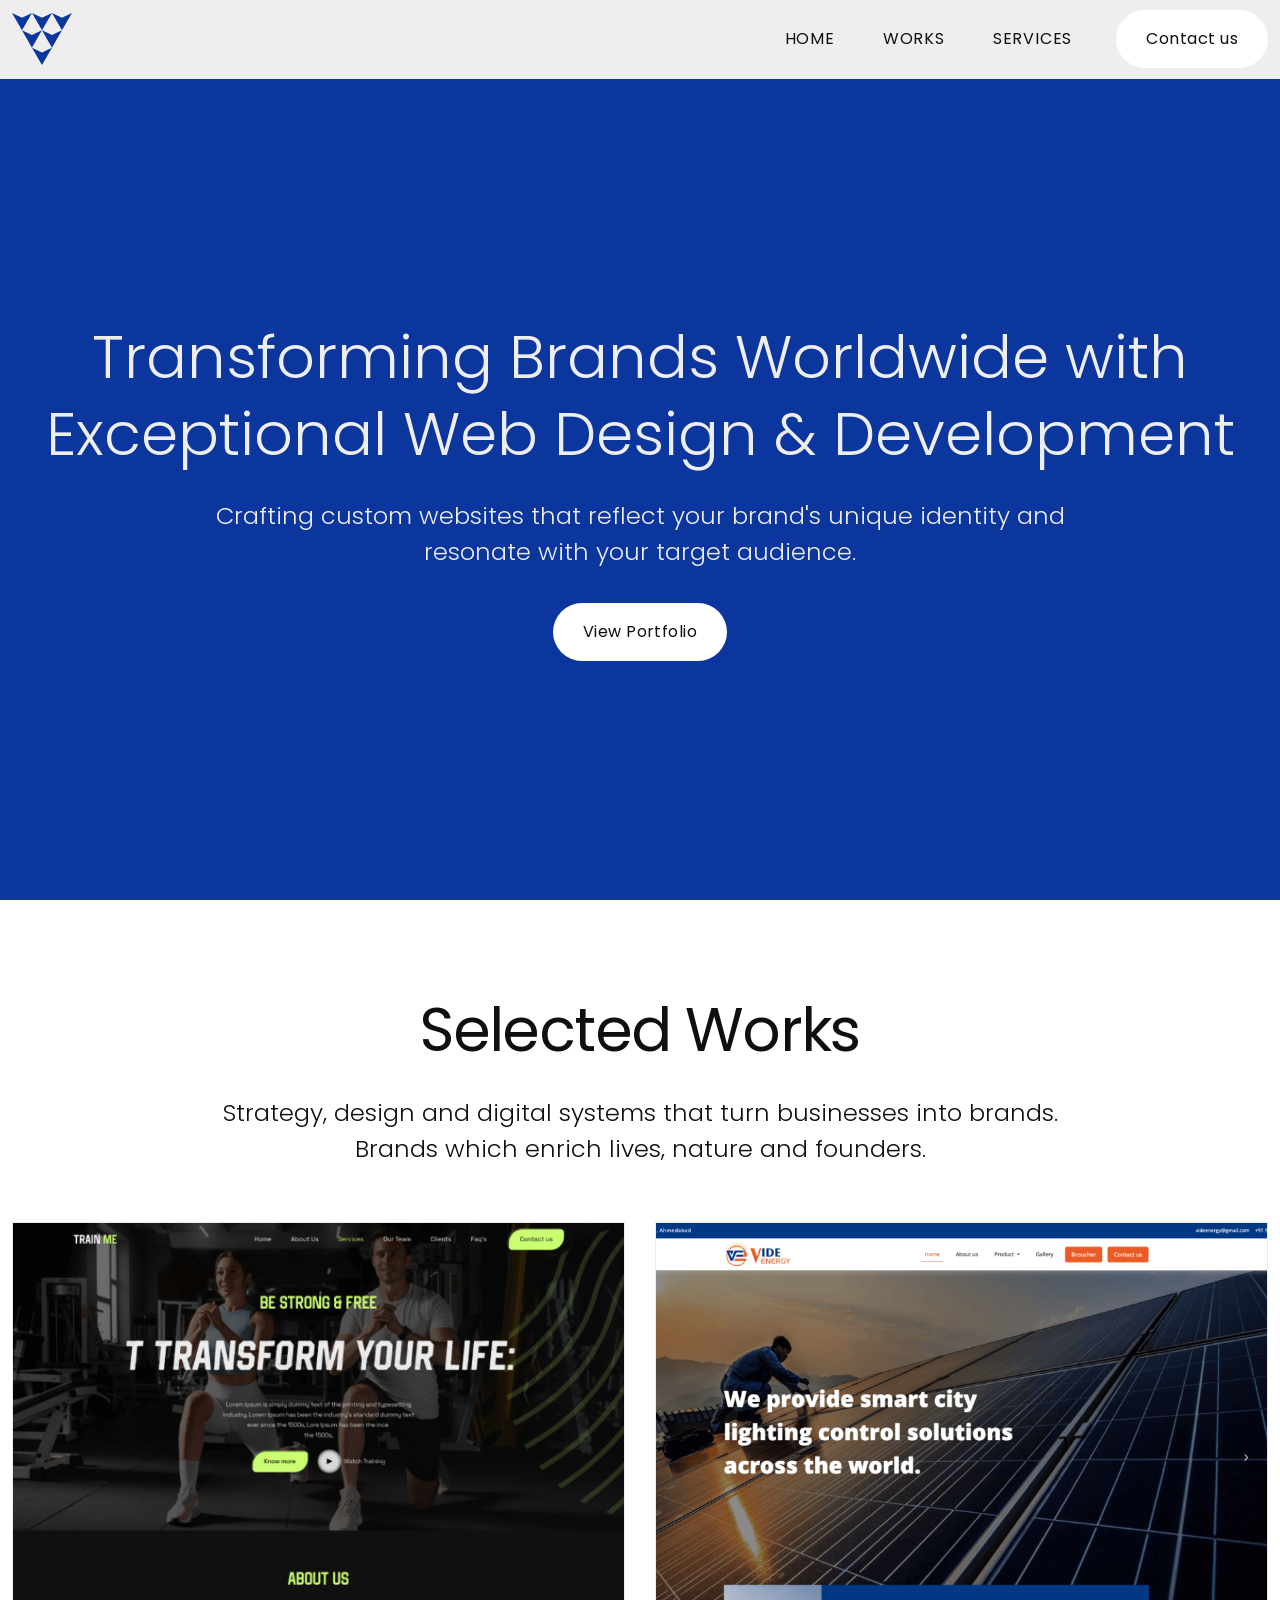
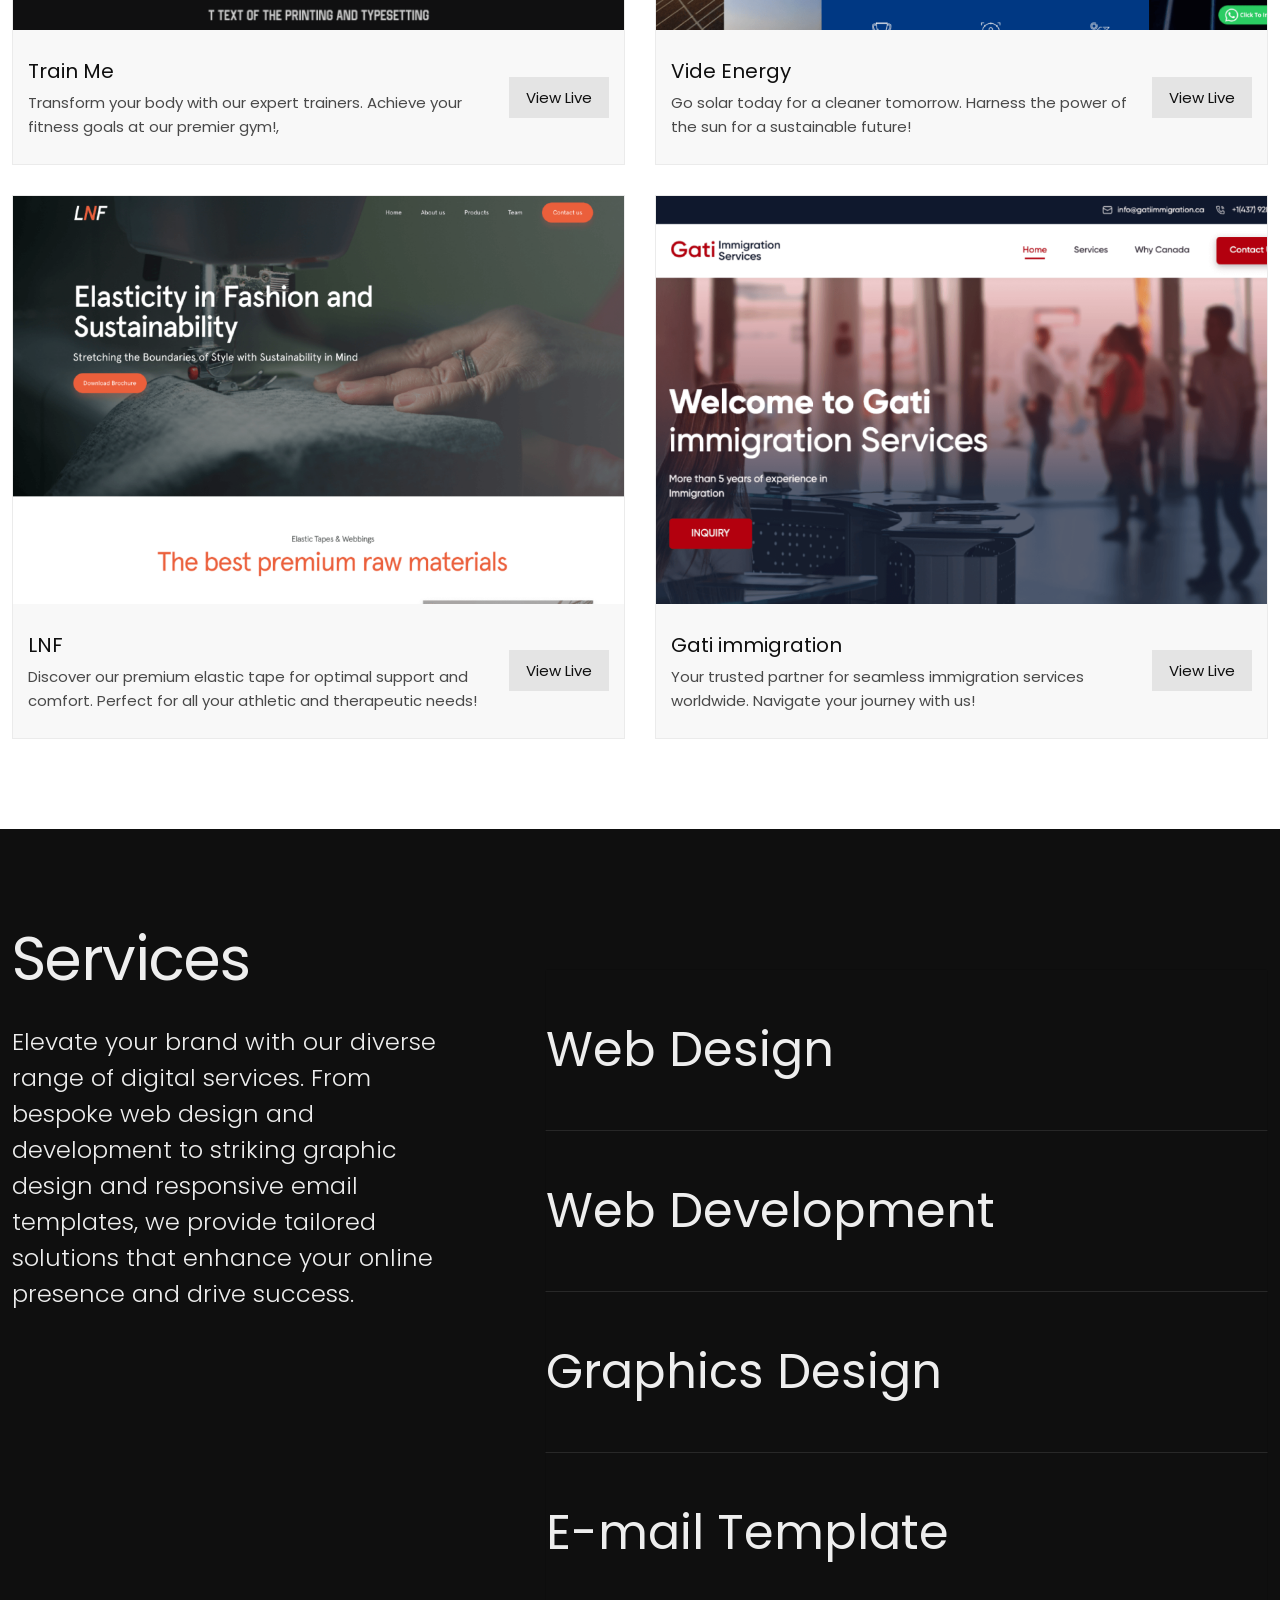
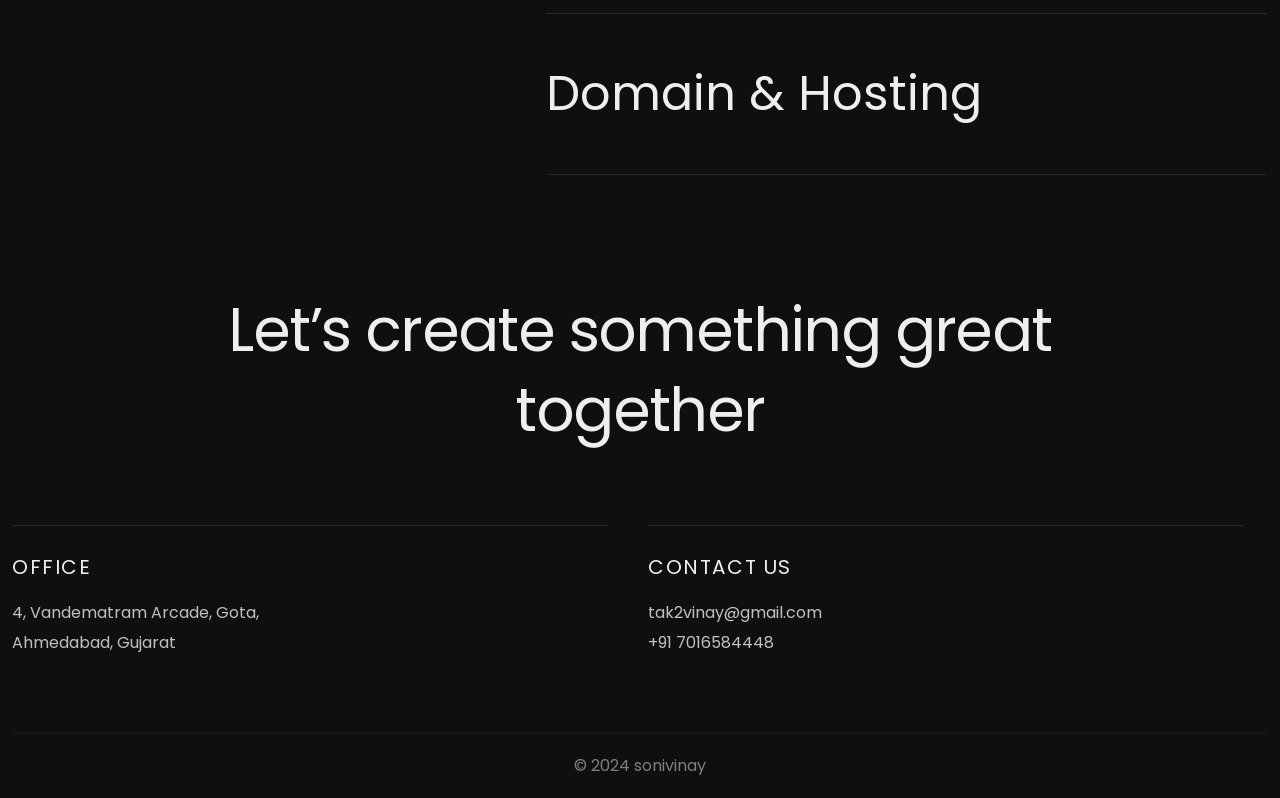
==== commit e852fda4: "update index" ====
--- a/index.html
+++ b/index.html
@@ -128,8 +128,8 @@
                                     </div>
                                     <div class="pf-details">
                                         <div class="details me-2">
-                                            <h4 class="font-20 font-black poppins-regular d-block mb-1">Modern furniture</h4>
-                                            <span class="font-15 font-black poppins-regular opacity-75">Reference site about Lorem Ipsum, giving information on its origins,</span>
+                                            <h4 class="font-20 font-black poppins-regular d-block mb-1">Train Me</h4>
+                                            <span class="font-15 font-black poppins-regular opacity-75">Transform your body with our expert trainers. Achieve your fitness goals at our premier gym!,</span>
                                         </div>
                                         <div class="live-link font-15 font-black poppins-regular">View Live</div>
                                     </div>
@@ -140,8 +140,8 @@
                                     </div>
                                     <div class="pf-details">
                                         <div class="details me-2">
-                                            <h4 class="font-20 font-black poppins-regular d-block mb-1">Modern furniture</h4>
-                                            <span class="font-15 font-black poppins-regular opacity-75">Reference site about Lorem Ipsum, giving information on its origins,</span>
+                                            <h4 class="font-20 font-black poppins-regular d-block mb-1">Vide Energy</h4>
+                                            <span class="font-15 font-black poppins-regular opacity-75">Go solar today for a cleaner tomorrow. Harness the power of the sun for a sustainable future!</span>
                                         </div>
                                         <div class="live-link font-15 font-black poppins-regular">View Live</div>
                                     </div>
@@ -152,8 +152,8 @@
                                     </div>
                                     <div class="pf-details">
                                         <div class="details me-2">
-                                            <h4 class="font-20 font-black poppins-regular d-block mb-1">Modern furniture</h4>
-                                            <span class="font-15 font-black poppins-regular opacity-75">Reference site about Lorem Ipsum, giving information on its origins,</span>
+                                            <h4 class="font-20 font-black poppins-regular d-block mb-1">LNF</h4>
+                                            <span class="font-15 font-black poppins-regular opacity-75">Discover our premium elastic tape for optimal support and comfort. Perfect for all your athletic and therapeutic needs!</span>
                                         </div>
                                         <div class="live-link font-15 font-black poppins-regular">View Live</div>
                                     </div>
@@ -165,8 +165,8 @@
                                     </div>
                                     <div class="pf-details">
                                         <div class="details me-2">
-                                            <h4 class="font-20 font-black poppins-regular d-block mb-1">Modern furniture</h4>
-                                            <span class="font-15 font-black poppins-regular opacity-75">Reference site about Lorem Ipsum, giving information on its origins,</span>
+                                            <h4 class="font-20 font-black poppins-regular d-block mb-1">Gati immigration</h4>
+                                            <span class="font-15 font-black poppins-regular opacity-75">Your trusted partner for seamless immigration services worldwide. Navigate your journey with us!</span>
                                         </div>
                                         <div class="live-link font-15 font-black poppins-regular">View Live</div>
                                     </div>
